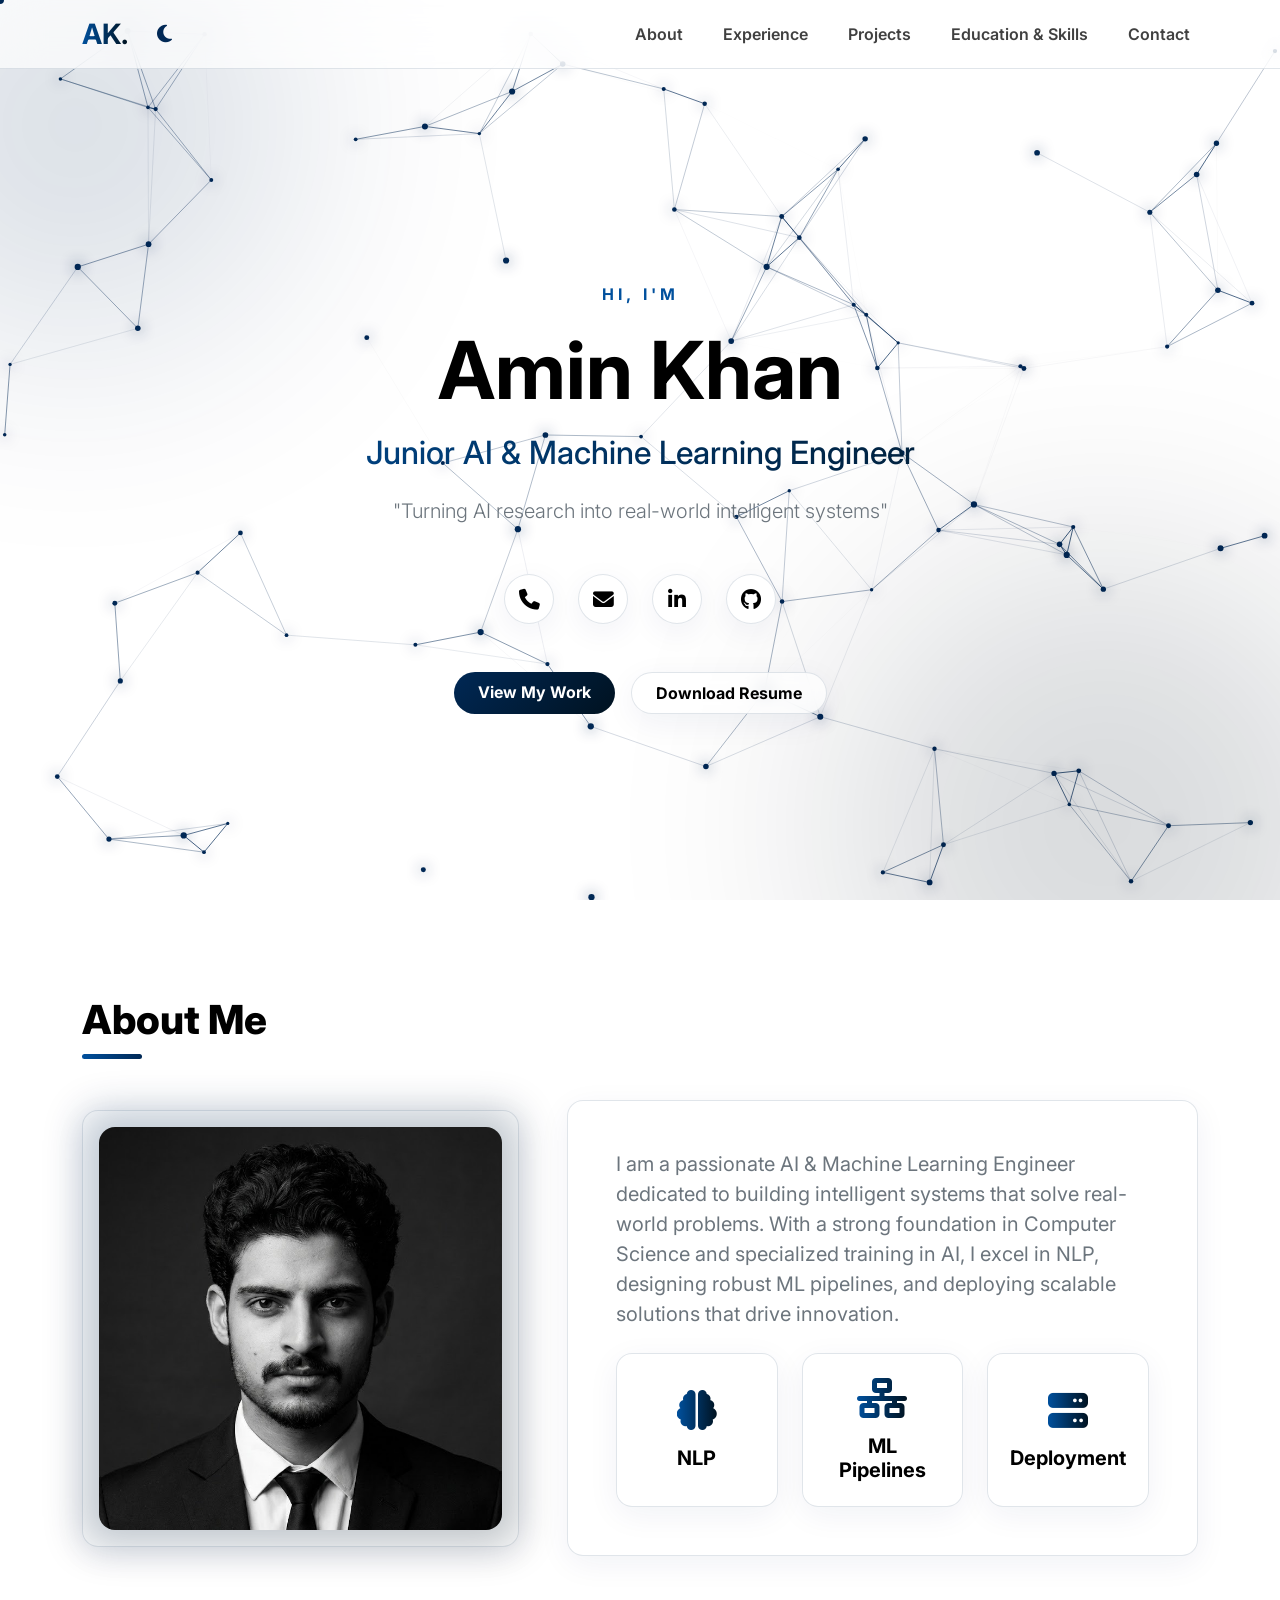
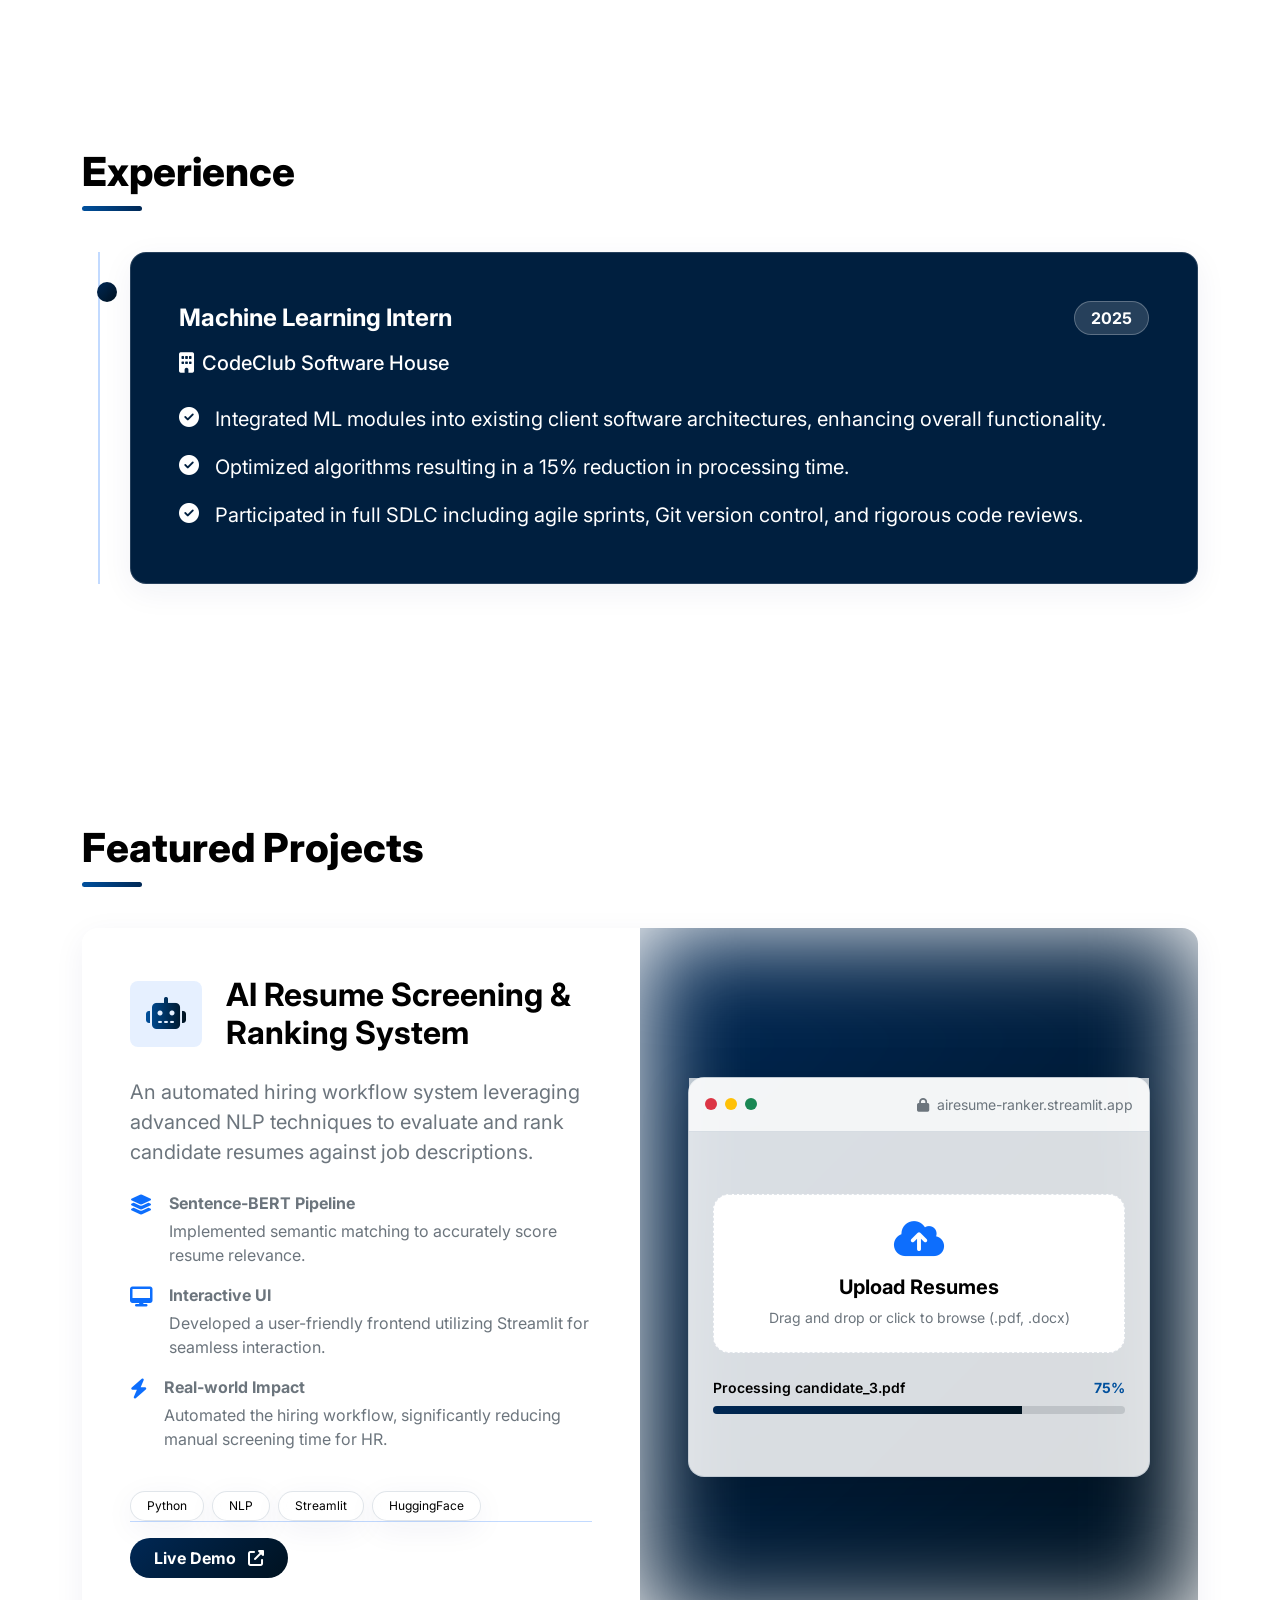
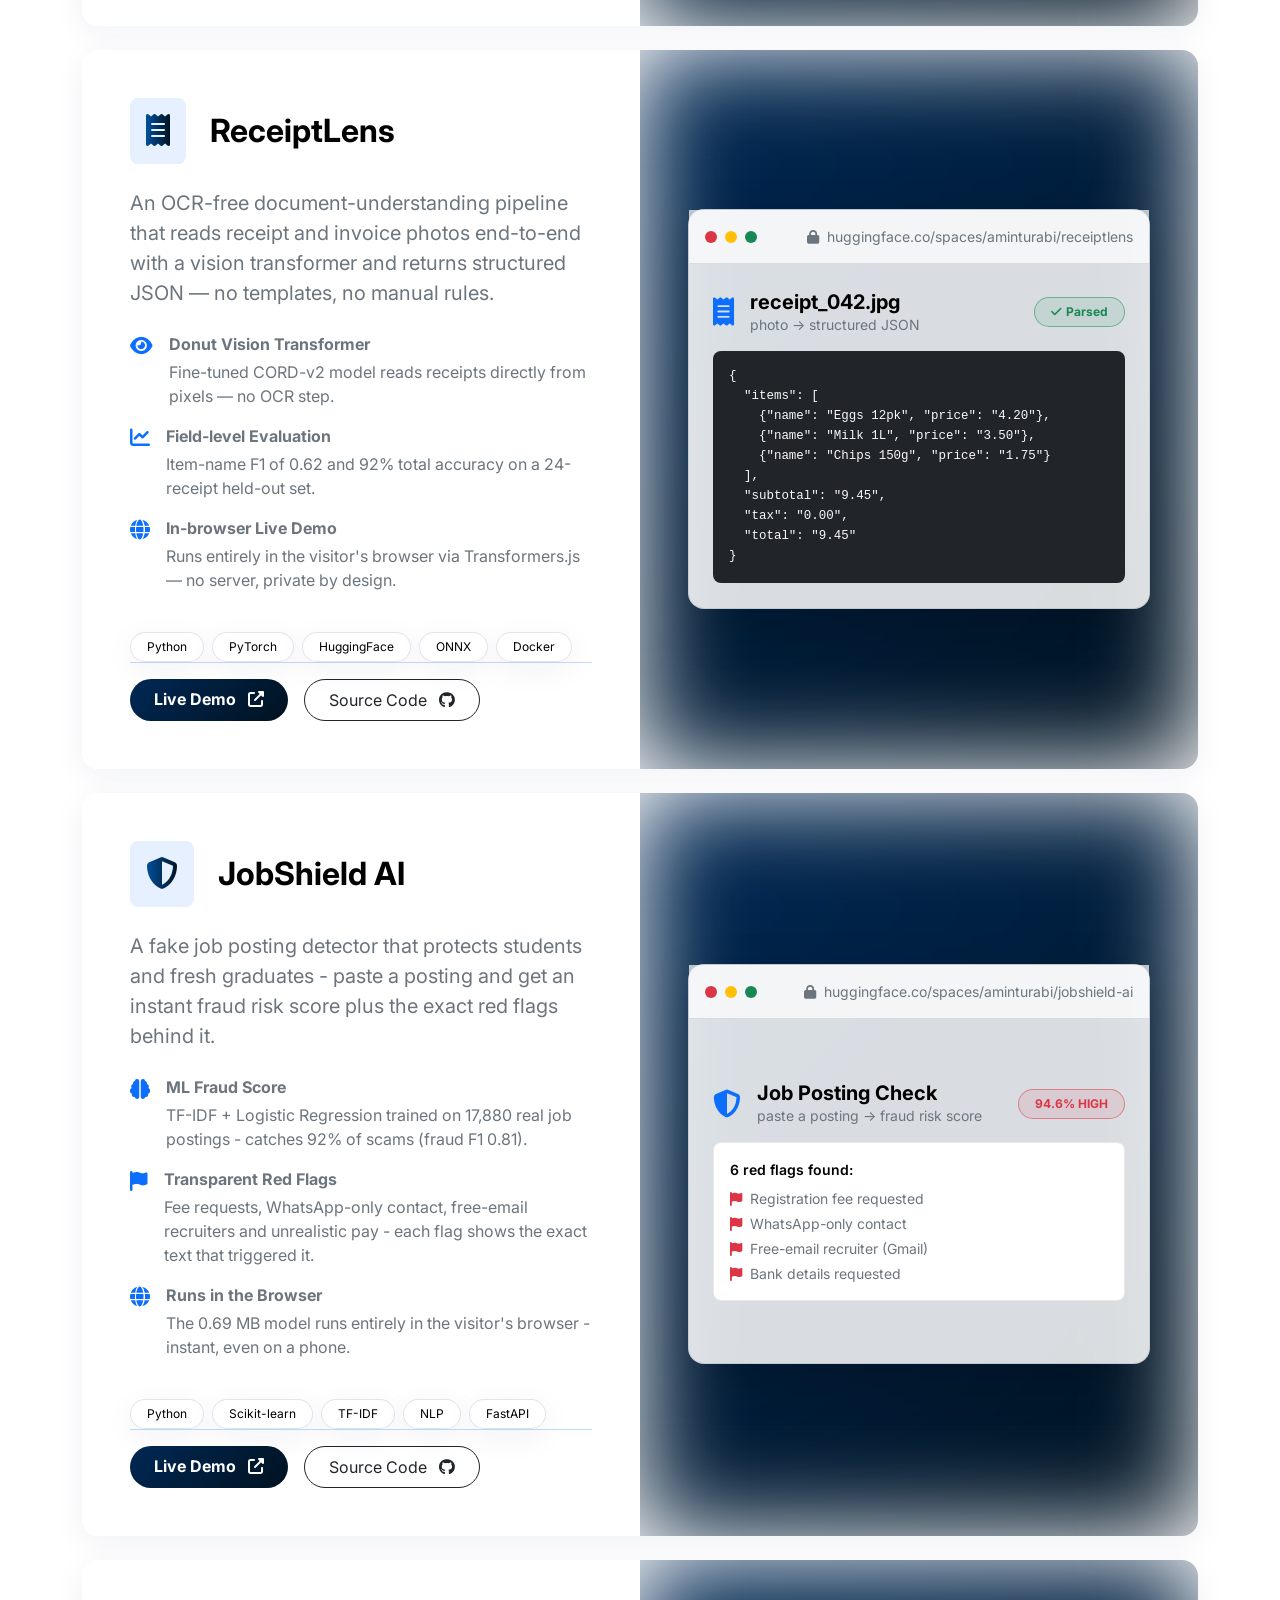
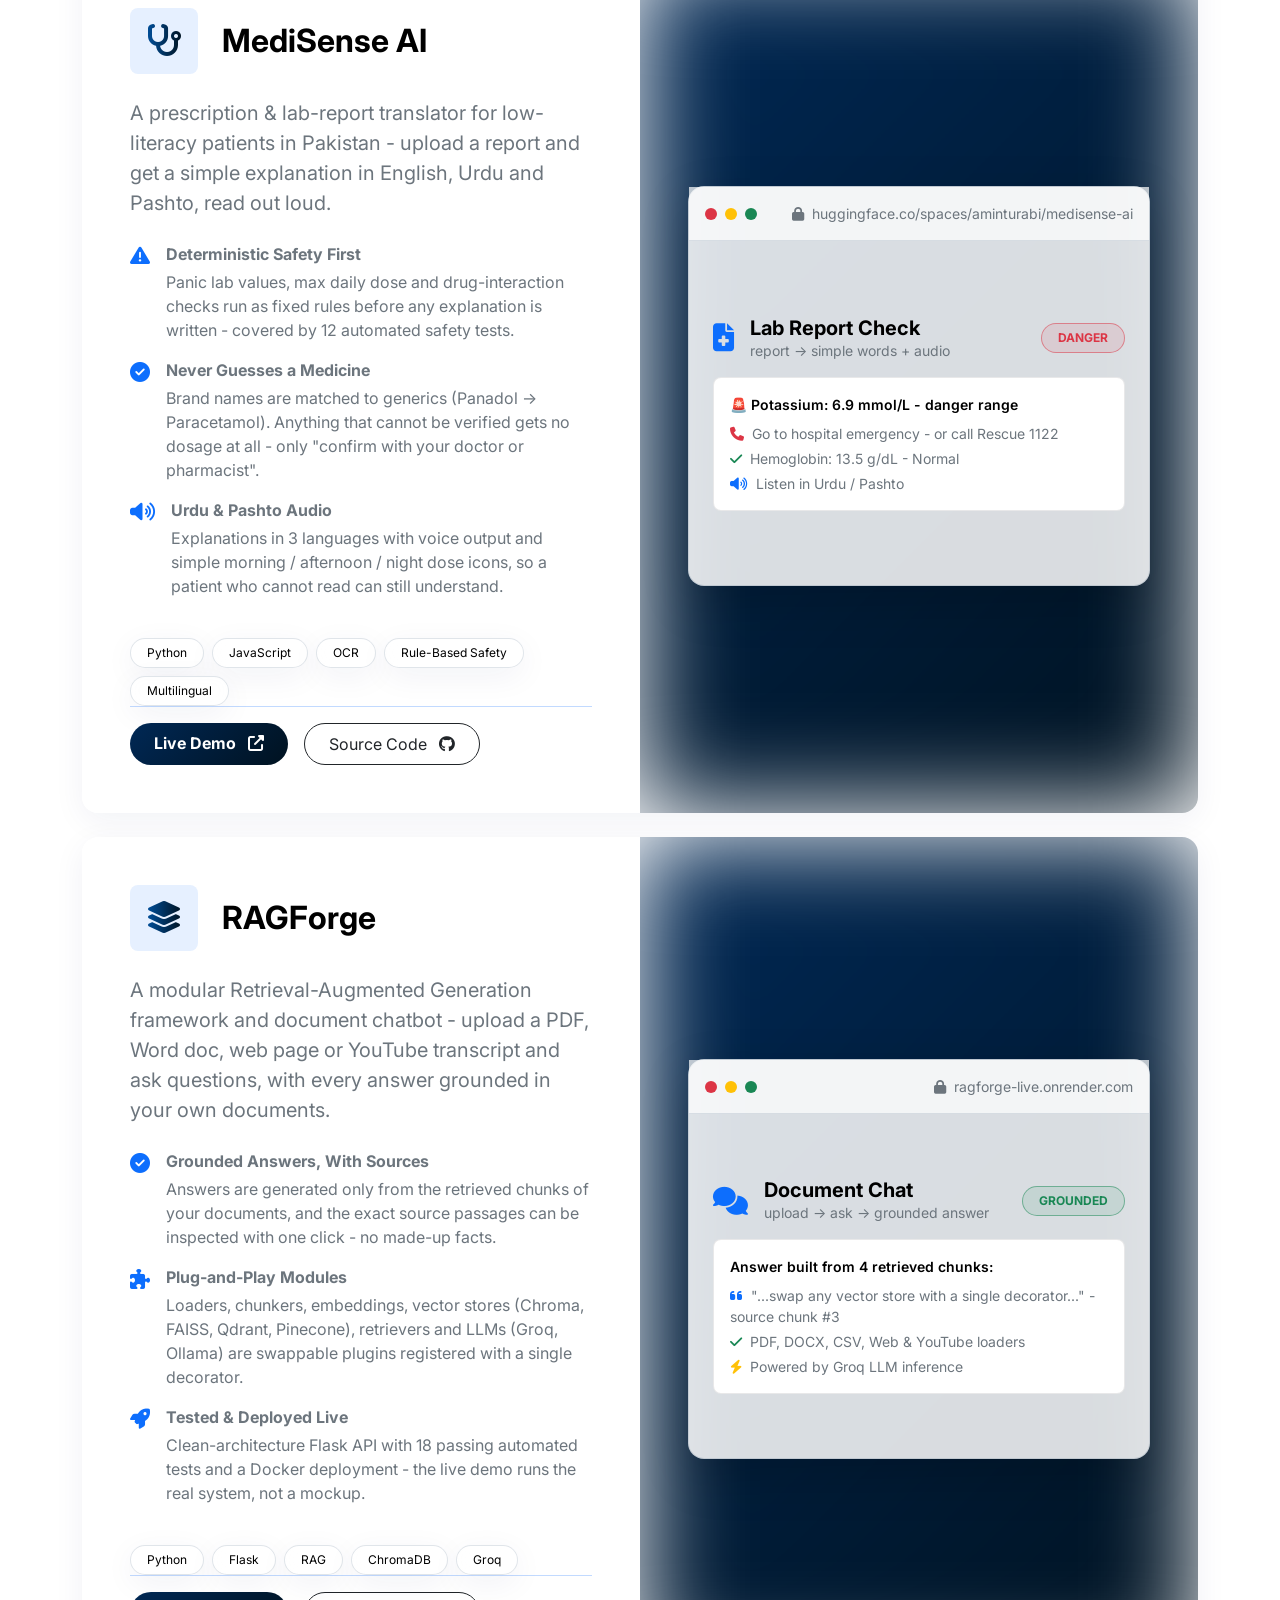
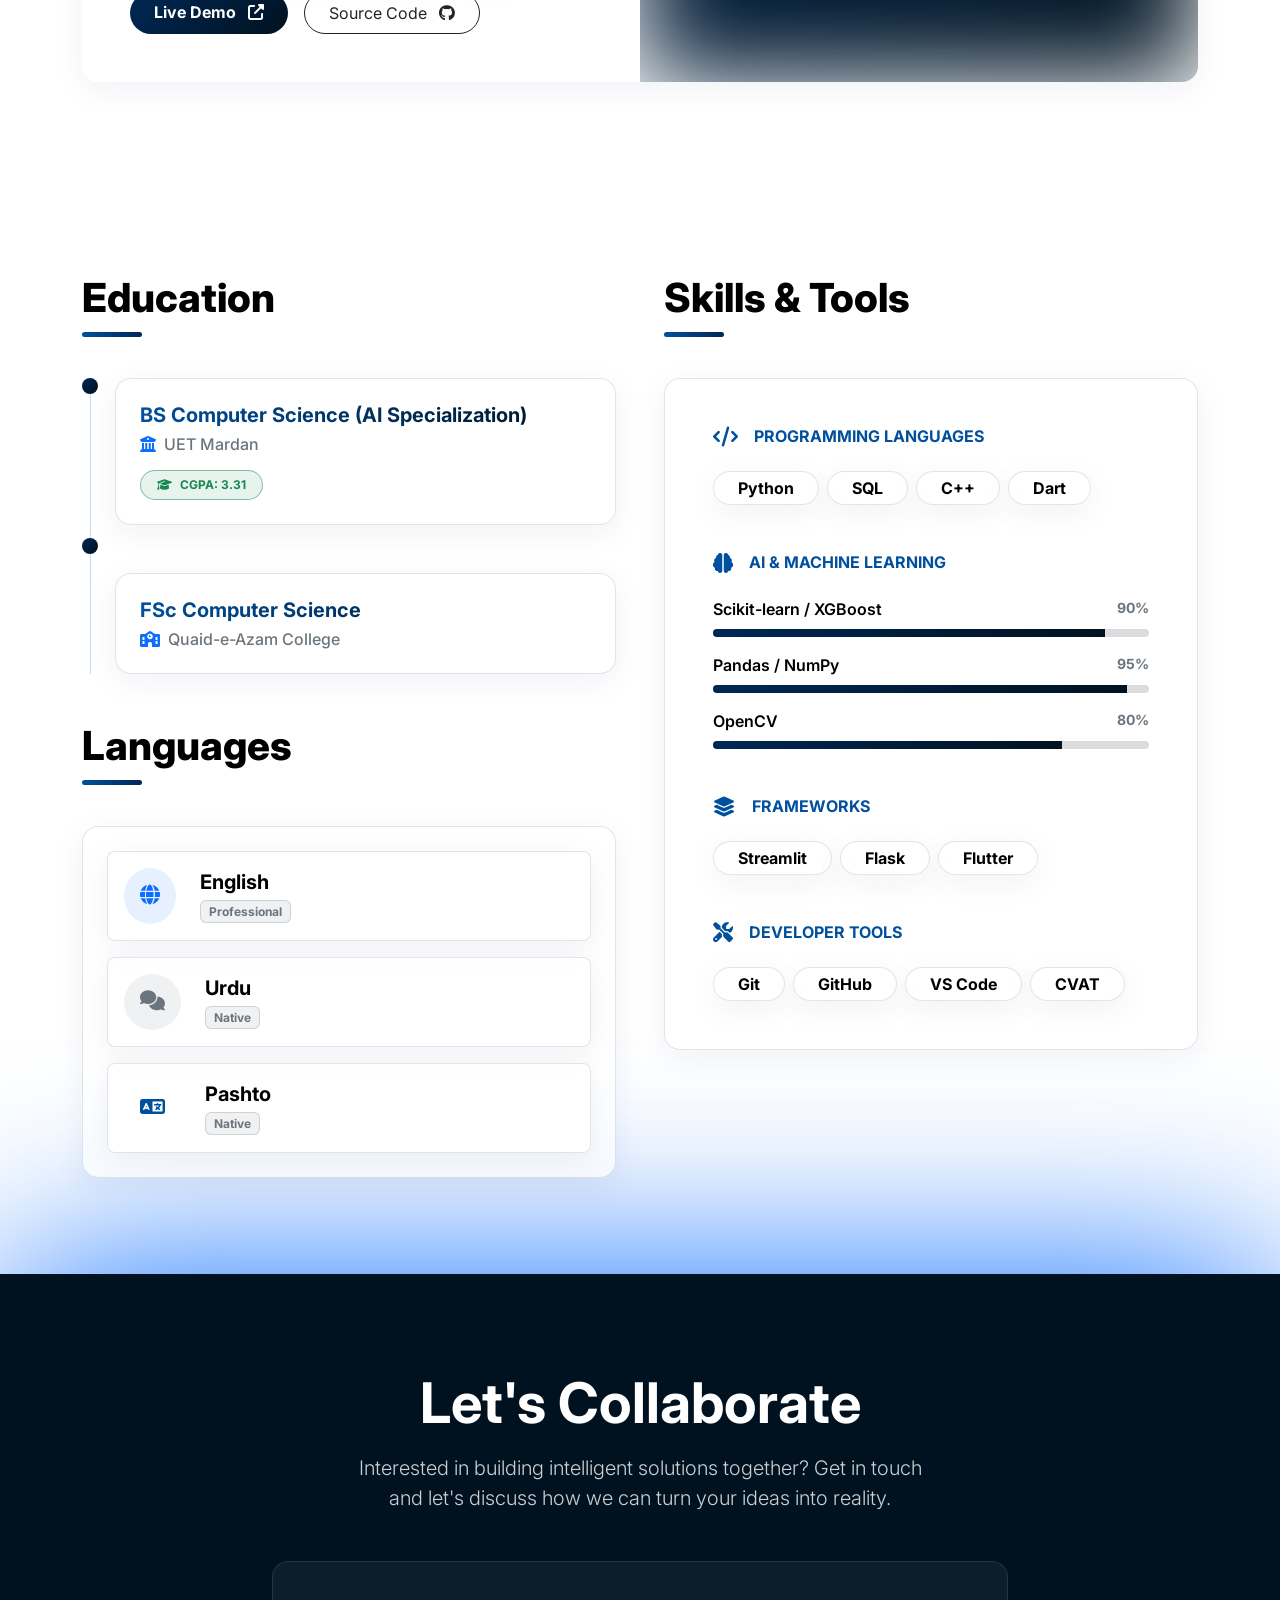
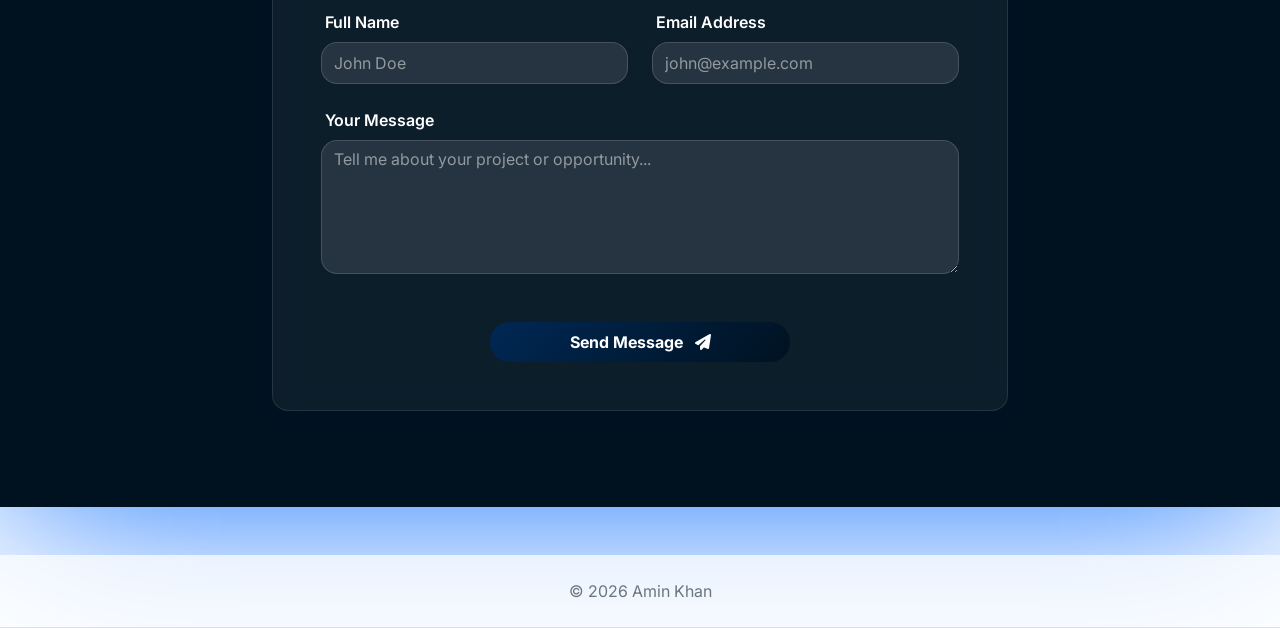
==== index.html @ 2445c537 "Add RAGForge project card" ====
<!DOCTYPE html>
<html lang="en">

<head>
  <meta charset="UTF-8">
  <meta name="viewport" content="width=device-width, initial-scale=1.0">
  <title>Amin Khan — Junior AI & ML Engineer | Python & Full-Stack AI Portfolio</title>
  <meta name="description" content="Amin Khan is a Junior AI & Machine Learning Engineer and Python developer at UET Mardan, builder of ReceiptLens, JobShield AI & production ML systems.">
  <meta name="keywords" content="Amin Khan, Amin Turabi, aminturabi, amin, amin khan, AI engineer, machine learning engineer, NLP, portfolio">
  <meta name="author" content="Amin Khan">
  <meta name="robots" content="index, follow, max-image-preview:large">
  <link rel="canonical" href="https://aminkhanofficial.vercel.app/">
  <meta name="theme-color" content="#0a0e1a">
  <link rel="icon" type="image/svg+xml" href="/favicon.svg">
  <meta property="og:title" content="Amin Khan — Junior AI & ML Engineer | Python & Full-Stack AI Portfolio">
  <meta property="og:description" content="Amin Khan is a Junior AI & Machine Learning Engineer and Python developer at UET Mardan, builder of ReceiptLens, JobShield AI & production ML systems.">
  <meta property="og:type" content="website">
  <meta property="og:url" content="https://aminkhanofficial.vercel.app/">
  <meta property="og:site_name" content="Amin Khan — AI & ML Engineer Portfolio">
  <meta property="og:image" content="https://aminkhanofficial.vercel.app/og-image.jpg">
  <meta property="og:image:width" content="1200">
  <meta property="og:image:height" content="630">
  <meta property="og:image:type" content="image/jpeg">
  <meta property="og:image:alt" content="Amin Khan \u2014 Junior AI & Machine Learning Engineer">
  <meta name="twitter:card" content="summary_large_image">
  <meta name="twitter:title" content="Amin Khan — Junior AI & ML Engineer | Python & Full-Stack AI Portfolio">
  <meta name="twitter:description" content="Amin Khan is a Junior AI & Machine Learning Engineer and Python developer at UET Mardan, builder of ReceiptLens, JobShield AI & production ML systems.">
  <meta name="twitter:image" content="https://aminkhanofficial.vercel.app/og-image.jpg">
  <meta name="twitter:image:alt" content="Amin Khan \u2014 Junior AI & Machine Learning Engineer">
  <script type="application/ld+json">
    {
      "@context": "https://schema.org",
      "@graph": [
        {
          "@type": "Person",
          "@id": "https://aminkhanofficial.vercel.app/#person",
          "name": "Amin Khan",
          "alternateName": "aminturabi",
          "jobTitle": "Junior AI & Machine Learning Engineer",
          "url": "https://aminkhanofficial.vercel.app/",
          "image": "https://aminkhanofficial.vercel.app/DP.jpg",
          "description": "Amin Khan is a Junior AI & Machine Learning Engineer and Python developer at UET Mardan, builder of ReceiptLens, JobShield AI & production ML systems.",
          "alumniOf": {
            "@type": "CollegeOrUniversity",
            "name": "University of Engineering and Technology (UET) Mardan"
          },
          "knowsAbout": ["Artificial Intelligence", "Machine Learning", "Python", "Computer Vision", "Natural Language Processing", "Flutter", "Streamlit", "FastAPI"],
          "sameAs": [
            "https://github.com/aminturabi",
            "https://huggingface.co/aminturabi",
            "https://linkedin.com/in/amin-khan-825086306",
            "https://www.youtube.com/@AminTurabiAI"
          ]
        },
        {
          "@type": "WebSite",
          "@id": "https://aminkhanofficial.vercel.app/#website",
          "url": "https://aminkhanofficial.vercel.app/",
          "name": "Amin Khan — Junior AI & ML Engineer | Python & Full-Stack AI Portfolio",
          "publisher": { "@id": "https://aminkhanofficial.vercel.app/#person" }
        },
        {
          "@type": "ProfilePage",
          "@id": "https://aminkhanofficial.vercel.app/#profilepage",
          "url": "https://aminkhanofficial.vercel.app/",
          "mainEntity": { "@id": "https://aminkhanofficial.vercel.app/#person" }
        }
      ]
    }
  </script>
  <link rel="preconnect" href="https://fonts.googleapis.com">
  <link rel="preconnect" href="https://fonts.gstatic.com" crossorigin>
  <link rel="preconnect" href="https://cdn.jsdelivr.net" crossorigin>
  <!-- Google Fonts: Inter -->
  <link href="https://fonts.googleapis.com/css2?family=Inter:wght@300;400;600;800&display=swap" rel="stylesheet">
  <!-- Bootstrap CSS -->
  <link href="https://cdn.jsdelivr.net/npm/bootstrap@5.3.2/dist/css/bootstrap.min.css" rel="stylesheet">
  <!-- FontAwesome -->
  <link rel="stylesheet" href="https://cdnjs.cloudflare.com/ajax/libs/font-awesome/6.4.0/css/all.min.css">
  <!-- Custom CSS -->
  <link rel="stylesheet" href="style.css">
  <!-- Theme initialization (prevents flash) -->
  <script>
    (function() {
      const storedTheme = localStorage.getItem('theme');
      const theme = storedTheme || (window.matchMedia('(prefers-color-scheme: dark)').matches ? 'dark' : 'light');
      document.documentElement.setAttribute('data-bs-theme', theme);
    })();
  </script>
</head>

<body>
  <canvas id="bg-canvas"></canvas>
  <!-- Custom Cursor -->
  <div class="cursor-dot"></div>
  <div class="cursor-outline"></div>

  <!-- Background Elements -->
  <div class="bg-elements">
    <div class="orb orb-1"></div>
    <div class="orb orb-2"></div>
  </div>

  <!-- Navigation -->
  <header>
  <nav class="navbar navbar-expand-lg fixed-top glass-nav">
    <div class="container">
      <a class="navbar-brand text-gradient fw-bold fs-3" href="#hero">AK.</a>
      <div class="d-flex align-items-center gap-2">
        <!-- Theme Toggle Button -->
        <button id="theme-toggle" class="btn p-2" aria-label="Toggle Theme">
          <i class="fas fa-moon fs-5"></i>
        </button>
        <button class="navbar-toggler border-0" type="button" data-bs-toggle="collapse" data-bs-target="#navbarNav">
          <i class="fas fa-bars"></i>
        </button>
      </div>
      <div class="collapse navbar-collapse justify-content-end" id="navbarNav">
        <ul class="navbar-nav gap-2 gap-lg-4">
          <li class="nav-item"><a class="nav-link fw-semibold" href="#about">About</a></li>
          <li class="nav-item"><a class="nav-link fw-semibold" href="#experience">Experience</a></li>
          <li class="nav-item"><a class="nav-link fw-semibold" href="#projects">Projects</a></li>
          <li class="nav-item"><a class="nav-link fw-semibold" href="#education">Education & Skills</a></li>
          <li class="nav-item"><a class="nav-link fw-semibold" href="#contact">Contact</a></li>
        </ul>
      </div>
    </div>
  </nav>
  </header>

  <main>
  <!-- Hero Section -->
  <section id="hero" class="min-vh-100 d-flex align-items-center position-relative">
    <div class="container text-center pt-5 mt-5">
      <div class="hero-content reveal">
        <p class="text-uppercase tracking-widest text-accent mb-3 fw-bold subtitle">Hi, I'm</p>
        <h1 class="display-1 fw-bold mb-3">Amin Khan <span class="h2 text-gradient d-block mt-3 mb-4">Junior AI &amp; Machine Learning Engineer</span></h1>
        <p class="lead mb-5 text-secondary max-w-2xl mx-auto" style="max-width: 600px;">
          "Turning AI research into real-world intelligent systems"
        </p>
        <div class="d-flex justify-content-center gap-4 mb-5 hero-links">
          <a href="tel:+923118036997" class="social-icon" title="Phone" target="_blank" rel="noopener noreferrer"><i class="fas fa-phone"></i></a>
          <a href="mailto:aminturabi594@gmail.com" class="social-icon" title="Email" target="_blank" rel="noopener noreferrer"><i class="fas fa-envelope"></i></a>
          <a href="https://linkedin.com/in/amin-khan-825086306" class="social-icon" title="LinkedIn" target="_blank" rel="noopener noreferrer"><i class="fab fa-linkedin-in"></i></a>
          <a href="https://github.com/aminturabi" class="social-icon" title="GitHub" target="_blank" rel="noopener noreferrer"><i class="fab fa-github"></i></a>
        </div>
        <div class="d-flex justify-content-center gap-3 flex-wrap">
          <a href="#projects" class="btn btn-gradient px-4 py-2 rounded-pill fw-bold">View My Work</a>
          <a href="Amin_Khan_Resume.pdf" download="Amin_Khan_Resume.pdf" class="btn glass-btn px-4 py-2 rounded-pill fw-bold">Download Resume</a>
        </div>
      </div>
    </div>
  </section>

  <!-- About Section -->
  <section id="about" class="py-5">
    <div class="container py-5">
      <h2 class="section-title reveal">About Me</h2>
      <div class="row align-items-center g-5 reveal">
        <div class="col-lg-5">
          <div class="profile-card glass-panel p-3 rounded-4 position-relative">
            <div class="position-absolute top-0 start-0 w-100 h-100 bg-gradient rounded-4 opacity-25"
              style="filter: blur(20px); z-index: -1;"></div>
            <img src="DP.jpg" alt="Amin Khan, Junior AI & Machine Learning Engineer and Python developer at UET Mardan" width="800" height="800" loading="eager" fetchpriority="high" decoding="async" class="img-fluid rounded-4 w-100"
              style="object-fit: cover; aspect-ratio: 1/1;">
          </div>
        </div>
        <div class="col-lg-7">
          <div class="glass-panel p-4 p-md-5 rounded-4 h-100">
            <p class="fs-5 text-secondary lh-base mb-4">
              I am a passionate AI & Machine Learning Engineer dedicated to building intelligent systems that solve
              real-world problems. With a strong foundation in Computer Science and specialized training in AI, I excel
              in NLP, designing robust ML pipelines, and deploying scalable solutions that drive innovation.
            </p>
            <div class="row g-4 text-center">
              <div class="col-sm-4">
                <div
                  class="glass-stat p-4 rounded-4 h-100 d-flex flex-column align-items-center justify-content-center interactive-card">
                  <i class="fas fa-brain fs-1 text-gradient mb-3"></i>
                  <h3 class="h5 mb-0 fw-bold">NLP</h3>
                </div>
              </div>
              <div class="col-sm-4">
                <div
                  class="glass-stat p-4 rounded-4 h-100 d-flex flex-column align-items-center justify-content-center interactive-card">
                  <i class="fas fa-network-wired fs-1 text-gradient mb-3"></i>
                  <h3 class="h5 mb-0 fw-bold">ML Pipelines</h3>
                </div>
              </div>
              <div class="col-sm-4">
                <div
                  class="glass-stat p-4 rounded-4 h-100 d-flex flex-column align-items-center justify-content-center interactive-card">
                  <i class="fas fa-server fs-1 text-gradient mb-3"></i>
                  <h3 class="h5 mb-0 fw-bold">Deployment</h3>
                </div>
              </div>
            </div>
          </div>
        </div>
      </div>
    </div>
  </section>

  <!-- Experience Section -->
  <section id="experience" class="py-5 position-relative">
    <div class="container py-5">
      <h2 class="section-title reveal">Experience</h2>
      <div class="row reveal">
        <div class="col-12">
          <div class="timeline position-relative">
            <!-- Timeline track -->
            <div
              class="position-absolute h-100 border-start border-2 border-primary border-opacity-25 ms-3 d-none d-md-block">
            </div>

            <div class="position-relative ps-md-5 mb-5 interactive-card">
              <!-- Timeline dot -->
              <div class="position-absolute bg-gradient rounded-circle d-none d-md-block"
                style="width: 20px; height: 20px; left: 15px; top: 30px;"></div>

              <div class="glass-panel experience-card p-4 p-md-5 rounded-4">
                <div class="d-flex flex-column flex-md-row justify-content-between align-items-md-center mb-3">
                  <h3 class="h4 mb-0 fw-bold text-gradient">Machine Learning Intern</h3>
                  <span
                    class="badge bg-primary bg-opacity-10 text-primary p-2 px-3 rounded-pill fs-6 mt-3 mt-md-0 border border-primary border-opacity-25">2025</span>
                </div>
                <h4 class="h5 mb-4"><i class="fas fa-building me-2 text-accent"></i>CodeClub Software House
                </h4>
                <ul class="list-unstyled text-secondary fs-5 lh-lg mb-0">
                  <li class="d-flex mb-2"><i class="fas fa-check-circle text-primary mt-2 me-3"></i> <span>Integrated ML
                      modules into existing client software architectures, enhancing overall functionality.</span></li>
                  <li class="d-flex mb-2"><i class="fas fa-check-circle text-primary mt-2 me-3"></i> <span>Optimized
                      algorithms resulting in a 15% reduction in processing time.</span></li>
                  <li class="d-flex"><i class="fas fa-check-circle text-primary mt-2 me-3"></i> <span>Participated in
                      full SDLC including agile sprints, Git version control, and rigorous code reviews.</span></li>
                </ul>
              </div>
            </div>
          </div>
        </div>
      </div>
    </div>
  </section>

  <!-- Projects Section -->
  <section id="projects" class="py-5">
    <div class="container py-5">
      <h2 class="section-title reveal">Featured Projects</h2>
      <div class="row reveal">
        <div class="col-12">
          <div class="glass-panel rounded-4 overflow-hidden interactive-card border-0">
            <div class="row g-0">
              <div class="col-lg-6 d-flex flex-column justify-content-center p-4 p-md-5 order-2 order-lg-1">
                <div class="d-flex align-items-center mb-4">
                  <div class="bg-primary bg-opacity-10 p-3 rounded-3 me-4">
                    <i class="fas fa-robot fs-2 text-gradient"></i>
                  </div>
                  <h3 class="h2 mb-0 fw-bold">AI Resume Screening & Ranking System</h3>
                </div>
                <p class="fs-5 text-secondary mb-4 lh-base">
                  An automated hiring workflow system leveraging advanced NLP techniques to evaluate and rank candidate
                  resumes against job descriptions.
                </p>
                <div class="mb-4 text-secondary">
                  <div class="d-flex align-items-start mb-3">
                    <i class="fas fa-layer-group text-primary mt-1 me-3 fs-5"></i>
                    <div>
                      <strong class="d-block mb-1">Sentence-BERT Pipeline</strong>
                      <span>Implemented semantic matching to accurately score resume relevance.</span>
                    </div>
                  </div>
                  <div class="d-flex align-items-start mb-3">
                    <i class="fas fa-desktop text-primary mt-1 me-3 fs-5"></i>
                    <div>
                      <strong class="d-block mb-1">Interactive UI</strong>
                      <span>Developed a user-friendly frontend utilizing Streamlit for seamless interaction.</span>
                    </div>
                  </div>
                  <div class="d-flex align-items-start">
                    <i class="fas fa-bolt text-primary mt-1 me-3 fs-5"></i>
                    <div>
                      <strong class="d-block mb-1">Real-world Impact</strong>
                      <span>Automated the hiring workflow, significantly reducing manual screening time for HR.</span>
                    </div>
                  </div>
                </div>
                <div class="d-flex gap-2 flex-wrap mt-3">
                  <span class="badge rounded-pill glass-badge px-3 py-2 fw-normal">Python</span>
                  <span class="badge rounded-pill glass-badge px-3 py-2 fw-normal">NLP</span>
                  <span class="badge rounded-pill glass-badge px-3 py-2 fw-normal">Streamlit</span>
                  <span class="badge rounded-pill glass-badge px-3 py-2 fw-normal">HuggingFace</span>
                </div>
                <div class="d-flex gap-3 mt-4 pt-3 border-top border-primary border-opacity-25 mt-auto">
                  <a href="https://airesume-ranker.streamlit.app/" target="_blank" rel="noopener noreferrer" class="btn btn-gradient px-4 py-2 rounded-pill fw-bold">Live Demo <i class="fas fa-external-link-alt ms-2"></i></a>
                </div>
              </div>
              <div class="col-lg-6 order-1 order-lg-2">
                <div
                  class="h-100 d-flex align-items-center justify-content-center p-4 p-md-5 position-relative overflow-hidden project-preview bg-white">
                  <div class="position-absolute top-50 start-50 translate-middle w-100 h-100 bg-gradient opacity-10"
                    style="filter: blur(50px);"></div>
                  <div
                    class="mockup-window bg-light rounded-4 w-100 h-100 d-flex flex-column shadow-lg position-relative"
                    style="max-height: 400px; border: 1px solid rgba(0,0,0,0.1);">
                    <div
                      class="mockup-header p-3 border-bottom border-dark border-opacity-10 d-flex gap-2 align-items-center bg-white">
                      <div class="circle bg-danger rounded-circle" style="width: 12px; height: 12px;"></div>
                      <div class="circle bg-warning rounded-circle" style="width: 12px; height: 12px;"></div>
                      <div class="circle bg-success rounded-circle" style="width: 12px; height: 12px;"></div>
                      <span class="ms-auto text-secondary small"><i class="fas fa-lock me-1"></i> <a href="https://airesume-ranker.streamlit.app/" target="_blank" rel="noopener noreferrer" class="text-secondary text-decoration-none">airesume-ranker.streamlit.app</a></span>
                    </div>
                    <div
                      class="mockup-body flex-grow-1 p-4 d-flex flex-column justify-content-center align-items-center text-center">
                      <div
                        class="upload-area p-4 rounded-4 border border-dashed border-primary border-opacity-50 w-100 mb-4 bg-white">
                        <i class="fas fa-cloud-upload-alt fs-1 text-primary mb-3"></i>
                        <h5 class="fw-bold">Upload Resumes</h5>
                        <p class="text-secondary small mb-0">Drag and drop or click to browse (.pdf, .docx)</p>
                      </div>
                      <div class="w-100">
                        <div class="d-flex justify-content-between mb-2">
                          <span class="small fw-semibold">Processing candidate_3.pdf</span>
                          <span class="small text-accent fw-bold">75%</span>
                        </div>
                        <div class="progress rounded-pill bg-secondary bg-opacity-25" style="height: 8px;">
                          <div class="progress-bar progress-bar-striped progress-bar-animated bg-gradient"
                            style="width: 75%"></div>
                        </div>
                      </div>
                    </div>
                  </div>
                </div>
              </div>
            </div>
          </div>
        </div>
      </div>
      <div class="row reveal mt-4">
        <div class="col-12">
          <div class="glass-panel rounded-4 overflow-hidden interactive-card border-0">
            <div class="row g-0">
              <div class="col-lg-6 d-flex flex-column justify-content-center p-4 p-md-5 order-2 order-lg-1">
                <div class="d-flex align-items-center mb-4">
                  <div class="bg-primary bg-opacity-10 p-3 rounded-3 me-4">
                    <i class="fas fa-receipt fs-2 text-gradient"></i>
                  </div>
                  <h3 class="h2 mb-0 fw-bold">ReceiptLens</h3>
                </div>
                <p class="fs-5 text-secondary mb-4 lh-base">
                  An OCR-free document-understanding pipeline that reads receipt and invoice photos
                  end-to-end with a vision transformer and returns structured JSON — no templates,
                  no manual rules.
                </p>
                <div class="mb-4 text-secondary">
                  <div class="d-flex align-items-start mb-3">
                    <i class="fas fa-eye text-primary mt-1 me-3 fs-5"></i>
                    <div>
                      <strong class="d-block mb-1">Donut Vision Transformer</strong>
                      <span>Fine-tuned CORD-v2 model reads receipts directly from pixels — no OCR step.</span>
                    </div>
                  </div>
                  <div class="d-flex align-items-start mb-3">
                    <i class="fas fa-chart-line text-primary mt-1 me-3 fs-5"></i>
                    <div>
                      <strong class="d-block mb-1">Field-level Evaluation</strong>
                      <span>Item-name F1 of 0.62 and 92% total accuracy on a 24-receipt held-out set.</span>
                    </div>
                  </div>
                  <div class="d-flex align-items-start">
                    <i class="fas fa-globe text-primary mt-1 me-3 fs-5"></i>
                    <div>
                      <strong class="d-block mb-1">In-browser Live Demo</strong>
                      <span>Runs entirely in the visitor's browser via Transformers.js — no server, private by design.</span>
                    </div>
                  </div>
                </div>
                <div class="d-flex gap-2 flex-wrap mt-3">
                  <span class="badge rounded-pill glass-badge px-3 py-2 fw-normal">Python</span>
                  <span class="badge rounded-pill glass-badge px-3 py-2 fw-normal">PyTorch</span>
                  <span class="badge rounded-pill glass-badge px-3 py-2 fw-normal">HuggingFace</span>
                  <span class="badge rounded-pill glass-badge px-3 py-2 fw-normal">ONNX</span>
                  <span class="badge rounded-pill glass-badge px-3 py-2 fw-normal">Docker</span>
                </div>
                <div class="d-flex gap-3 mt-4 pt-3 border-top border-primary border-opacity-25 mt-auto">
                  <a href="https://huggingface.co/spaces/aminturabi/receiptlens" target="_blank" rel="noopener noreferrer" class="btn btn-gradient px-4 py-2 rounded-pill fw-bold">Live Demo <i class="fas fa-external-link-alt ms-2"></i></a>
                  <a href="https://github.com/aminturabi/receiptlens" target="_blank" rel="noopener noreferrer" class="btn btn-outline-dark px-4 py-2 rounded-pill">Source Code <i class="fab fa-github ms-2"></i></a>
                </div>
              </div>
              <div class="col-lg-6 order-1 order-lg-2">
                <div
                  class="h-100 d-flex align-items-center justify-content-center p-4 p-md-5 position-relative overflow-hidden project-preview bg-white">
                  <div class="position-absolute top-50 start-50 translate-middle w-100 h-100 bg-gradient opacity-10"
                    style="filter: blur(50px);"></div>
                  <div
                    class="mockup-window bg-light rounded-4 w-100 h-100 d-flex flex-column shadow-lg position-relative"
                    style="max-height: 400px; border: 1px solid rgba(0,0,0,0.1);">
                    <div
                      class="mockup-header p-3 border-bottom border-dark border-opacity-10 d-flex gap-2 align-items-center bg-white">
                      <div class="circle bg-danger rounded-circle" style="width: 12px; height: 12px;"></div>
                      <div class="circle bg-warning rounded-circle" style="width: 12px; height: 12px;"></div>
                      <div class="circle bg-success rounded-circle" style="width: 12px; height: 12px;"></div>
                      <span class="ms-auto text-secondary small"><i class="fas fa-lock me-1"></i> <a href="https://huggingface.co/spaces/aminturabi/receiptlens" target="_blank" rel="noopener noreferrer" class="text-secondary text-decoration-none">huggingface.co/spaces/aminturabi/receiptlens</a></span>
                    </div>
                    <div
                      class="mockup-body flex-grow-1 p-4 d-flex flex-column justify-content-center text-start">
                      <div class="d-flex align-items-center mb-3">
                        <i class="fas fa-receipt fs-3 text-primary me-3"></i>
                        <div>
                          <h5 class="fw-bold mb-0">receipt_042.jpg</h5>
                          <p class="text-secondary small mb-0">photo &rarr; structured JSON</p>
                        </div>
                        <span class="ms-auto badge bg-success bg-opacity-10 text-success border border-success border-opacity-50 px-3 py-2 rounded-pill"><i class="fas fa-check me-1"></i>Parsed</span>
                      </div>
                      <pre class="bg-dark text-light rounded-3 p-3 small mb-0" style="font-size: 0.78rem; line-height: 1.6;">{
  "items": [
    {"name": "Eggs 12pk", "price": "4.20"},
    {"name": "Milk 1L", "price": "3.50"},
    {"name": "Chips 150g", "price": "1.75"}
  ],
  "subtotal": "9.45",
  "tax": "0.00",
  "total": "9.45"
}</pre>
                    </div>
                  </div>
                </div>
              </div>
            </div>
          </div>
        </div>
      </div>
      <div class="row reveal mt-4">
        <div class="col-12">
          <div class="glass-panel rounded-4 overflow-hidden interactive-card border-0">
            <div class="row g-0">
              <div class="col-lg-6 d-flex flex-column justify-content-center p-4 p-md-5 order-2 order-lg-1">
                <div class="d-flex align-items-center mb-4">
                  <div class="bg-primary bg-opacity-10 p-3 rounded-3 me-4">
                    <i class="fas fa-shield-alt fs-2 text-gradient"></i>
                  </div>
                  <h3 class="h2 mb-0 fw-bold">JobShield AI</h3>
                </div>
                <p class="fs-5 text-secondary mb-4 lh-base">
                  A fake job posting detector that protects students and fresh graduates - paste a posting
                  and get an instant fraud risk score plus the exact red flags behind it.
                </p>
                <div class="mb-4 text-secondary">
                  <div class="d-flex align-items-start mb-3">
                    <i class="fas fa-brain text-primary mt-1 me-3 fs-5"></i>
                    <div>
                      <strong class="d-block mb-1">ML Fraud Score</strong>
                      <span>TF-IDF + Logistic Regression trained on 17,880 real job postings - catches 92% of scams (fraud F1 0.81).</span>
                    </div>
                  </div>
                  <div class="d-flex align-items-start mb-3">
                    <i class="fas fa-flag text-primary mt-1 me-3 fs-5"></i>
                    <div>
                      <strong class="d-block mb-1">Transparent Red Flags</strong>
                      <span>Fee requests, WhatsApp-only contact, free-email recruiters and unrealistic pay - each flag shows the exact text that triggered it.</span>
                    </div>
                  </div>
                  <div class="d-flex align-items-start">
                    <i class="fas fa-globe text-primary mt-1 me-3 fs-5"></i>
                    <div>
                      <strong class="d-block mb-1">Runs in the Browser</strong>
                      <span>The 0.69 MB model runs entirely in the visitor's browser - instant, even on a phone.</span>
                    </div>
                  </div>
                </div>
                <div class="d-flex gap-2 flex-wrap mt-3">
                  <span class="badge rounded-pill glass-badge px-3 py-2 fw-normal">Python</span>
                  <span class="badge rounded-pill glass-badge px-3 py-2 fw-normal">Scikit-learn</span>
                  <span class="badge rounded-pill glass-badge px-3 py-2 fw-normal">TF-IDF</span>
                  <span class="badge rounded-pill glass-badge px-3 py-2 fw-normal">NLP</span>
                  <span class="badge rounded-pill glass-badge px-3 py-2 fw-normal">FastAPI</span>
                </div>
                <div class="d-flex gap-3 mt-4 pt-3 border-top border-primary border-opacity-25 mt-auto">
                  <a href="https://huggingface.co/spaces/aminturabi/jobshield-ai" target="_blank" rel="noopener noreferrer" class="btn btn-gradient px-4 py-2 rounded-pill fw-bold">Live Demo <i class="fas fa-external-link-alt ms-2"></i></a>
                  <a href="https://github.com/aminturabi/JobShield-AI" target="_blank" rel="noopener noreferrer" class="btn btn-outline-dark px-4 py-2 rounded-pill">Source Code <i class="fab fa-github ms-2"></i></a>
                </div>
              </div>
              <div class="col-lg-6 order-1 order-lg-2">
                <div class="h-100 d-flex align-items-center justify-content-center p-4 p-md-5 position-relative overflow-hidden project-preview bg-white">
                  <div class="position-absolute top-50 start-50 translate-middle w-100 h-100 bg-gradient opacity-10" style="filter: blur(50px);"></div>
                  <div class="mockup-window bg-light rounded-4 w-100 h-100 d-flex flex-column shadow-lg position-relative" style="max-height: 400px; border: 1px solid rgba(0,0,0,0.1);">
                    <div class="mockup-header p-3 border-bottom border-dark border-opacity-10 d-flex gap-2 align-items-center bg-white">
                      <div class="circle bg-danger rounded-circle" style="width: 12px; height: 12px;"></div>
                      <div class="circle bg-warning rounded-circle" style="width: 12px; height: 12px;"></div>
                      <div class="circle bg-success rounded-circle" style="width: 12px; height: 12px;"></div>
                      <span class="ms-auto text-secondary small"><i class="fas fa-lock me-1"></i> <a href="https://huggingface.co/spaces/aminturabi/jobshield-ai" target="_blank" rel="noopener noreferrer" class="text-secondary text-decoration-none">huggingface.co/spaces/aminturabi/jobshield-ai</a></span>
                    </div>
                    <div class="mockup-body flex-grow-1 p-4 d-flex flex-column justify-content-center text-start">
                      <div class="d-flex align-items-center mb-3">
                        <i class="fas fa-shield-alt fs-3 text-primary me-3"></i>
                        <div>
                          <h5 class="fw-bold mb-0">Job Posting Check</h5>
                          <p class="text-secondary small mb-0">paste a posting &rarr; fraud risk score</p>
                        </div>
                        <span class="ms-auto badge bg-danger bg-opacity-10 text-danger border border-danger border-opacity-50 px-3 py-2 rounded-pill">94.6% HIGH</span>
                      </div>
                      <div class="bg-white rounded-3 p-3 border border-dark border-opacity-10">
                        <p class="small fw-semibold mb-2">6 red flags found:</p>
                        <p class="small text-secondary mb-1"><i class="fas fa-flag text-danger me-2"></i>Registration fee requested</p>
                        <p class="small text-secondary mb-1"><i class="fas fa-flag text-danger me-2"></i>WhatsApp-only contact</p>
                        <p class="small text-secondary mb-1"><i class="fas fa-flag text-danger me-2"></i>Free-email recruiter (Gmail)</p>
                        <p class="small text-secondary mb-0"><i class="fas fa-flag text-danger me-2"></i>Bank details requested</p>
                      </div>
                    </div>
                  </div>
                </div>
              </div>
            </div>
          </div>
        </div>
      </div>
      <div class="row reveal mt-4">
        <div class="col-12">
          <div class="glass-panel rounded-4 overflow-hidden interactive-card border-0">
            <div class="row g-0">
              <div class="col-lg-6 d-flex flex-column justify-content-center p-4 p-md-5 order-2 order-lg-1">
                <div class="d-flex align-items-center mb-4">
                  <div class="bg-primary bg-opacity-10 p-3 rounded-3 me-4">
                    <i class="fas fa-stethoscope fs-2 text-gradient"></i>
                  </div>
                  <h3 class="h2 mb-0 fw-bold">MediSense AI</h3>
                </div>
                <p class="fs-5 text-secondary mb-4 lh-base">
                  A prescription &amp; lab-report translator for low-literacy patients in Pakistan -
                  upload a report and get a simple explanation in English, Urdu and Pashto, read out loud.
                </p>
                <div class="mb-4 text-secondary">
                  <div class="d-flex align-items-start mb-3">
                    <i class="fas fa-triangle-exclamation text-primary mt-1 me-3 fs-5"></i>
                    <div>
                      <strong class="d-block mb-1">Deterministic Safety First</strong>
                      <span>Panic lab values, max daily dose and drug-interaction checks run as fixed rules before any explanation is written - covered by 12 automated safety tests.</span>
                    </div>
                  </div>
                  <div class="d-flex align-items-start mb-3">
                    <i class="fas fa-circle-check text-primary mt-1 me-3 fs-5"></i>
                    <div>
                      <strong class="d-block mb-1">Never Guesses a Medicine</strong>
                      <span>Brand names are matched to generics (Panadol &rarr; Paracetamol). Anything that cannot be verified gets no dosage at all - only &quot;confirm with your doctor or pharmacist&quot;.</span>
                    </div>
                  </div>
                  <div class="d-flex align-items-start">
                    <i class="fas fa-volume-high text-primary mt-1 me-3 fs-5"></i>
                    <div>
                      <strong class="d-block mb-1">Urdu &amp; Pashto Audio</strong>
                      <span>Explanations in 3 languages with voice output and simple morning / afternoon / night dose icons, so a patient who cannot read can still understand.</span>
                    </div>
                  </div>
                </div>
                <div class="d-flex gap-2 flex-wrap mt-3">
                  <span class="badge rounded-pill glass-badge px-3 py-2 fw-normal">Python</span>
                  <span class="badge rounded-pill glass-badge px-3 py-2 fw-normal">JavaScript</span>
                  <span class="badge rounded-pill glass-badge px-3 py-2 fw-normal">OCR</span>
                  <span class="badge rounded-pill glass-badge px-3 py-2 fw-normal">Rule-Based Safety</span>
                  <span class="badge rounded-pill glass-badge px-3 py-2 fw-normal">Multilingual</span>
                </div>
                <div class="d-flex gap-3 mt-4 pt-3 border-top border-primary border-opacity-25 mt-auto">
                  <a href="https://huggingface.co/spaces/aminturabi/medisense-ai" target="_blank" rel="noopener noreferrer" class="btn btn-gradient px-4 py-2 rounded-pill fw-bold">Live Demo <i class="fas fa-external-link-alt ms-2"></i></a>
                  <a href="https://github.com/aminturabi/medisense-ai" target="_blank" rel="noopener noreferrer" class="btn btn-outline-dark px-4 py-2 rounded-pill">Source Code <i class="fab fa-github ms-2"></i></a>
                </div>
              </div>
              <div class="col-lg-6 order-1 order-lg-2">
                <div class="h-100 d-flex align-items-center justify-content-center p-4 p-md-5 position-relative overflow-hidden project-preview bg-white">
                  <div class="position-absolute top-50 start-50 translate-middle w-100 h-100 bg-gradient opacity-10" style="filter: blur(50px);"></div>
                  <div class="mockup-window bg-light rounded-4 w-100 h-100 d-flex flex-column shadow-lg position-relative" style="max-height: 400px; border: 1px solid rgba(0,0,0,0.1);">
                    <div class="mockup-header p-3 border-bottom border-dark border-opacity-10 d-flex gap-2 align-items-center bg-white">
                      <div class="circle bg-danger rounded-circle" style="width: 12px; height: 12px;"></div>
                      <div class="circle bg-warning rounded-circle" style="width: 12px; height: 12px;"></div>
                      <div class="circle bg-success rounded-circle" style="width: 12px; height: 12px;"></div>
                      <span class="ms-auto text-secondary small"><i class="fas fa-lock me-1"></i> <a href="https://huggingface.co/spaces/aminturabi/medisense-ai" target="_blank" rel="noopener noreferrer" class="text-secondary text-decoration-none">huggingface.co/spaces/aminturabi/medisense-ai</a></span>
                    </div>
                    <div class="mockup-body flex-grow-1 p-4 d-flex flex-column justify-content-center text-start">
                      <div class="d-flex align-items-center mb-3">
                        <i class="fas fa-file-medical fs-3 text-primary me-3"></i>
                        <div>
                          <h5 class="fw-bold mb-0">Lab Report Check</h5>
                          <p class="text-secondary small mb-0">report &rarr; simple words + audio</p>
                        </div>
                        <span class="ms-auto badge bg-danger bg-opacity-10 text-danger border border-danger border-opacity-50 px-3 py-2 rounded-pill">DANGER</span>
                      </div>
                      <div class="bg-white rounded-3 p-3 border border-dark border-opacity-10">
                        <p class="small fw-semibold mb-2">🚨 Potassium: 6.9 mmol/L - danger range</p>
                        <p class="small text-secondary mb-1"><i class="fas fa-phone text-danger me-2"></i>Go to hospital emergency - or call Rescue 1122</p>
                        <p class="small text-secondary mb-1"><i class="fas fa-check text-success me-2"></i>Hemoglobin: 13.5 g/dL - Normal</p>
                        <p class="small text-secondary mb-0"><i class="fas fa-volume-high text-primary me-2"></i>Listen in Urdu / Pashto</p>
                      </div>
                    </div>
                  </div>
                </div>
              </div>
            </div>
          </div>
        </div>
      </div>
      <div class="row reveal mt-4">
        <div class="col-12">
          <div class="glass-panel rounded-4 overflow-hidden interactive-card border-0">
            <div class="row g-0">
              <div class="col-lg-6 d-flex flex-column justify-content-center p-4 p-md-5 order-2 order-lg-1">
                <div class="d-flex align-items-center mb-4">
                  <div class="bg-primary bg-opacity-10 p-3 rounded-3 me-4">
                    <i class="fas fa-layer-group fs-2 text-gradient"></i>
                  </div>
                  <h3 class="h2 mb-0 fw-bold">RAGForge</h3>
                </div>
                <p class="fs-5 text-secondary mb-4 lh-base">
                  A modular Retrieval-Augmented Generation framework and document chatbot -
                  upload a PDF, Word doc, web page or YouTube transcript and ask questions, with every answer grounded in your own documents.
                </p>
                <div class="mb-4 text-secondary">
                  <div class="d-flex align-items-start mb-3">
                    <i class="fas fa-circle-check text-primary mt-1 me-3 fs-5"></i>
                    <div>
                      <strong class="d-block mb-1">Grounded Answers, With Sources</strong>
                      <span>Answers are generated only from the retrieved chunks of your documents, and the exact source passages can be inspected with one click - no made-up facts.</span>
                    </div>
                  </div>
                  <div class="d-flex align-items-start mb-3">
                    <i class="fas fa-puzzle-piece text-primary mt-1 me-3 fs-5"></i>
                    <div>
                      <strong class="d-block mb-1">Plug-and-Play Modules</strong>
                      <span>Loaders, chunkers, embeddings, vector stores (Chroma, FAISS, Qdrant, Pinecone), retrievers and LLMs (Groq, Ollama) are swappable plugins registered with a single decorator.</span>
                    </div>
                  </div>
                  <div class="d-flex align-items-start">
                    <i class="fas fa-rocket text-primary mt-1 me-3 fs-5"></i>
                    <div>
                      <strong class="d-block mb-1">Tested &amp; Deployed Live</strong>
                      <span>Clean-architecture Flask API with 18 passing automated tests and a Docker deployment - the live demo runs the real system, not a mockup.</span>
                    </div>
                  </div>
                </div>
                <div class="d-flex gap-2 flex-wrap mt-3">
                  <span class="badge rounded-pill glass-badge px-3 py-2 fw-normal">Python</span>
                  <span class="badge rounded-pill glass-badge px-3 py-2 fw-normal">Flask</span>
                  <span class="badge rounded-pill glass-badge px-3 py-2 fw-normal">RAG</span>
                  <span class="badge rounded-pill glass-badge px-3 py-2 fw-normal">ChromaDB</span>
                  <span class="badge rounded-pill glass-badge px-3 py-2 fw-normal">Groq</span>
                </div>
                <div class="d-flex gap-3 mt-4 pt-3 border-top border-primary border-opacity-25 mt-auto">
                  <a href="https://ragforge-live.onrender.com" target="_blank" rel="noopener noreferrer" class="btn btn-gradient px-4 py-2 rounded-pill fw-bold">Live Demo <i class="fas fa-external-link-alt ms-2"></i></a>
                  <a href="https://github.com/aminturabi/RAGForge" target="_blank" rel="noopener noreferrer" class="btn btn-outline-dark px-4 py-2 rounded-pill">Source Code <i class="fab fa-github ms-2"></i></a>
                </div>
              </div>
              <div class="col-lg-6 order-1 order-lg-2">
                <div class="h-100 d-flex align-items-center justify-content-center p-4 p-md-5 position-relative overflow-hidden project-preview bg-white">
                  <div class="position-absolute top-50 start-50 translate-middle w-100 h-100 bg-gradient opacity-10" style="filter: blur(50px);"></div>
                  <div class="mockup-window bg-light rounded-4 w-100 h-100 d-flex flex-column shadow-lg position-relative" style="max-height: 400px; border: 1px solid rgba(0,0,0,0.1);">
                    <div class="mockup-header p-3 border-bottom border-dark border-opacity-10 d-flex gap-2 align-items-center bg-white">
                      <div class="circle bg-danger rounded-circle" style="width: 12px; height: 12px;"></div>
                      <div class="circle bg-warning rounded-circle" style="width: 12px; height: 12px;"></div>
                      <div class="circle bg-success rounded-circle" style="width: 12px; height: 12px;"></div>
                      <span class="ms-auto text-secondary small"><i class="fas fa-lock me-1"></i> <a href="https://ragforge-live.onrender.com" target="_blank" rel="noopener noreferrer" class="text-secondary text-decoration-none">ragforge-live.onrender.com</a></span>
                    </div>
                    <div class="mockup-body flex-grow-1 p-4 d-flex flex-column justify-content-center text-start">
                      <div class="d-flex align-items-center mb-3">
                        <i class="fas fa-comments fs-3 text-primary me-3"></i>
                        <div>
                          <h5 class="fw-bold mb-0">Document Chat</h5>
                          <p class="text-secondary small mb-0">upload &rarr; ask &rarr; grounded answer</p>
                        </div>
                        <span class="ms-auto badge bg-success bg-opacity-10 text-success border border-success border-opacity-50 px-3 py-2 rounded-pill">GROUNDED</span>
                      </div>
                      <div class="bg-white rounded-3 p-3 border border-dark border-opacity-10">
                        <p class="small fw-semibold mb-2">Answer built from 4 retrieved chunks:</p>
                        <p class="small text-secondary mb-1"><i class="fas fa-quote-left text-primary me-2"></i>&quot;...swap any vector store with a single decorator...&quot; - source chunk #3</p>
                        <p class="small text-secondary mb-1"><i class="fas fa-check text-success me-2"></i>PDF, DOCX, CSV, Web &amp; YouTube loaders</p>
                        <p class="small text-secondary mb-0"><i class="fas fa-bolt text-warning me-2"></i>Powered by Groq LLM inference</p>
                      </div>
                    </div>
                  </div>
                </div>
              </div>
            </div>
          </div>
        </div>
      </div>
    </div>
  </section>

  <!-- Education & Skills Section -->
  <section id="education" class="py-5">
    <div class="container py-5">
      <div class="row g-5">
        <!-- Education & Languages -->
        <div class="col-lg-6 reveal">
          <h2 class="section-title">Education</h2>
          <div class="timeline position-relative ps-4 ms-2 border-start border-primary border-opacity-25 mb-5">
            <div class="timeline-dot bg-gradient position-absolute rounded-circle"
              style="width: 16px; height: 16px; left: -9px; top: 0;"></div>
            <div class="mb-5 glass-panel p-4 rounded-4 interactive-card">
              <h4 class="h5 text-gradient mb-2 fw-bold">BS Computer Science (AI Specialization)</h4>
              <h5 class="h6 text-secondary mb-3"><i class="fas fa-university me-2 text-primary"></i>UET Mardan</h5>
              <span
                class="badge bg-success bg-opacity-10 text-success border border-success border-opacity-50 px-3 py-2 rounded-pill"><i
                  class="fas fa-graduation-cap me-2"></i>CGPA: 3.31</span>
            </div>

            <div class="timeline-dot bg-gradient position-absolute rounded-circle"
              style="width: 16px; height: 16px; left: -9px; top: 160px;"></div>
            <div class="glass-panel p-4 rounded-4 interactive-card">
              <h4 class="h5 text-gradient mb-2 fw-bold">FSc Computer Science</h4>
              <h5 class="h6 text-secondary mb-0"><i class="fas fa-school me-2 text-primary"></i>Quaid-e-Azam College
              </h5>
            </div>
          </div>

          <h2 class="section-title">Languages</h2>
          <div class="glass-panel p-4 rounded-4 d-flex flex-column gap-3">
            <div class="d-flex align-items-center p-3 rounded-3 glass-badge">
              <div class="bg-primary bg-opacity-10 p-3 rounded-circle me-4">
                <i class="fas fa-globe text-primary fs-5"></i>
              </div>
              <div>
                <h5 class="mb-1 fw-bold">English</h5>
                <span
                  class="badge bg-secondary bg-opacity-10 text-secondary border border-secondary border-opacity-25">Professional</span>
              </div>
            </div>
            <div class="d-flex align-items-center p-3 rounded-3 glass-badge">
              <div class="bg-secondary bg-opacity-10 p-3 rounded-circle me-4">
                <i class="fas fa-comments text-secondary fs-5"></i>
              </div>
              <div>
                <h5 class="mb-1 fw-bold">Urdu</h5>
                <span
                  class="badge bg-secondary bg-opacity-10 text-secondary border border-secondary border-opacity-25">Native</span>
              </div>
            </div>
            <div class="d-flex align-items-center p-3 rounded-3 glass-badge">
              <div class="bg-accent bg-opacity-10 p-3 rounded-circle me-4">
                <i class="fas fa-language text-accent fs-5"></i>
              </div>
              <div>
                <h5 class="mb-1 fw-bold">Pashto</h5>
                <span
                  class="badge bg-secondary bg-opacity-10 text-secondary border border-secondary border-opacity-25">Native</span>
              </div>
            </div>
          </div>
        </div>

        <!-- Skills -->
        <div class="col-lg-6 reveal">
          <h2 class="section-title">Skills & Tools</h2>
          <div class="glass-panel p-4 p-md-5 rounded-4">

            <div class="mb-5">
              <h4 class="h6 text-uppercase text-accent fw-bold mb-4 d-flex align-items-center"><i
                  class="fas fa-code me-3 fs-5"></i>Programming Languages</h4>
              <div class="d-flex flex-wrap gap-2">
                <span class="badge glass-badge fs-6 py-2 px-4 rounded-pill">Python</span>
                <span class="badge glass-badge fs-6 py-2 px-4 rounded-pill">SQL</span>
                <span class="badge glass-badge fs-6 py-2 px-4 rounded-pill">C++</span>
                <span class="badge glass-badge fs-6 py-2 px-4 rounded-pill">Dart</span>
              </div>
            </div>

            <div class="mb-5">
              <h4 class="h6 text-uppercase text-accent fw-bold mb-4 d-flex align-items-center"><i
                  class="fas fa-brain me-3 fs-5"></i>AI & Machine Learning</h4>
              <div class="mb-3">
                <div class="d-flex justify-content-between mb-2"><span class="fw-semibold">Scikit-learn /
                    XGBoost</span><span class="text-secondary small fw-bold">90%</span></div>
                <div class="progress rounded-pill bg-secondary bg-opacity-25" style="height: 8px;">
                  <div class="progress-bar bg-gradient w-90"></div>
                </div>
              </div>
              <div class="mb-3">
                <div class="d-flex justify-content-between mb-2"><span class="fw-semibold">Pandas /
                    NumPy</span><span class="text-secondary small fw-bold">95%</span></div>
                <div class="progress rounded-pill bg-secondary bg-opacity-25" style="height: 8px;">
                  <div class="progress-bar bg-gradient w-95"></div>
                </div>
              </div>
              <div class="mb-3">
                <div class="d-flex justify-content-between mb-2"><span class="fw-semibold">OpenCV</span><span
                    class="text-secondary small fw-bold">80%</span></div>
                <div class="progress rounded-pill bg-secondary bg-opacity-25" style="height: 8px;">
                  <div class="progress-bar bg-gradient w-80"></div>
                </div>
              </div>
            </div>

            <div class="mb-5">
              <h4 class="h6 text-uppercase text-accent fw-bold mb-4 d-flex align-items-center"><i
                  class="fas fa-layer-group me-3 fs-5"></i>Frameworks</h4>
              <div class="d-flex flex-wrap gap-2">
                <span class="badge glass-badge fs-6 py-2 px-4 rounded-pill">Streamlit</span>
                <span class="badge glass-badge fs-6 py-2 px-4 rounded-pill">Flask</span>
                <span class="badge glass-badge fs-6 py-2 px-4 rounded-pill">Flutter</span>
              </div>
            </div>

            <div>
              <h4 class="h6 text-uppercase text-accent fw-bold mb-4 d-flex align-items-center"><i
                  class="fas fa-tools me-3 fs-5"></i>Developer Tools</h4>
              <div class="d-flex flex-wrap gap-2">
                <span class="badge glass-badge fs-6 py-2 px-4 rounded-pill">Git</span>
                <span class="badge glass-badge fs-6 py-2 px-4 rounded-pill">GitHub</span>
                <span class="badge glass-badge fs-6 py-2 px-4 rounded-pill">VS Code</span>
                <span class="badge glass-badge fs-6 py-2 px-4 rounded-pill">CVAT</span>
              </div>
            </div>
          </div>
        </div>
      </div>
    </div>
  </section>

  <!-- Contact Section -->
  <section id="contact" class="py-5 position-relative">
    <div class="position-absolute top-50 start-50 translate-middle w-100 h-100 bg-primary opacity-5"
      style="filter: blur(100px); z-index: -1;"></div>
    <div class="container py-5 text-center reveal">
      <h2 class="display-4 fw-bold mb-3">Let's Collaborate</h2>
      <p class="lead text-white mb-5 max-w-2xl mx-auto" style="max-width: 600px;">
        Interested in building intelligent solutions together? Get in touch and let's discuss how we can turn your ideas
        into reality.
      </p>

      <div class="row justify-content-center">
        <div class="col-md-10 col-lg-8">
          <form class="glass-panel p-4 p-md-5 rounded-4 text-start position-relative overflow-hidden">
            <div class="row g-4">
              <div class="col-md-6">
                <label for="name" class="form-label fw-semibold ms-1">Full Name</label>
                <input type="text" class="form-control glass-input rounded-4 py-2" id="name" placeholder="John Doe" required>
              </div>
              <div class="col-md-6">
                <label for="email" class="form-label fw-semibold ms-1">Email Address</label>
                <input type="email" class="form-control glass-input rounded-4 py-2" id="email"
                  placeholder="john@example.com" required>
              </div>
              <div class="col-12">
                <label for="message" class="form-label fw-semibold ms-1">Your Message</label>
                <textarea class="form-control glass-input rounded-4" id="message" rows="5"
                  placeholder="Tell me about your project or opportunity..." required></textarea>
              </div>
              <div class="col-12 text-center mt-5">
                <button type="submit"
                  class="btn btn-gradient px-4 py-2 rounded-pill fw-bold w-100 d-md-inline-block d-block mx-auto"
                  style="max-width: 300px;">
                  Send Message <i class="fas fa-paper-plane ms-2"></i>
                </button>
              </div>
            </div>
          </form>
        </div>
      </div>
    </div>
  </section>

  </main>

  <footer class="py-4 text-center mt-5 glass-nav">
    <p class="text-secondary mb-0">&copy; 2026 Amin Khan</p>
  </footer>

  <!-- Bootstrap JS Bundle -->
  <script src="https://cdn.jsdelivr.net/npm/bootstrap@5.3.2/dist/js/bootstrap.bundle.min.js"></script>
  <!-- Custom JS -->
  <script src="script.js"></script>
</body>

</html>
---- style.css ----
:root, [data-bs-theme="light"] {
    --bg: #ffffff; /* White background */
    --primary: #002855; /* Navy */
    --secondary: #001220; /* Deep Navy */
    --accent: #00509d; /* Accent Navy */
    --text-main: #000000; /* Black text */
    --glass-bg: rgba(255, 255, 255, 0.70);
    --glass-border: rgba(0, 40, 85, 0.12);
    --glass-shadow: 0 8px 32px 0 rgba(0, 32, 96, 0.06);
    --card-bg: rgba(255, 255, 255, 0.85);
    --nav-link-color: rgba(0, 0, 0, 0.75);
    --social-bg: #ffffff;
    --scrollbar-thumb: rgba(0, 40, 85, 0.2);
    --orb-opacity: 0.15;
    --btn-shadow: rgba(0, 40, 85, 0.2);
}

[data-bs-theme="dark"] {
    --bg: #000000; /* Black background */
    --primary: #3b82f6; /* Legible vibrant navy/blue on black bg */
    --secondary: #001f3f; /* Deep Navy */
    --accent: #60a5fa; /* Light Navy accent */
    --text-main: #ffffff; /* White text */
    --glass-bg: rgba(0, 8, 20, 0.75); /* Dark Navy glass */
    --glass-border: rgba(255, 255, 255, 0.08);
    --glass-shadow: 0 8px 32px 0 rgba(0, 0, 0, 0.5);
    --card-bg: rgba(0, 18, 40, 0.6); /* Sleek Navy card container */
    --nav-link-color: rgba(255, 255, 255, 0.85);
    --social-bg: rgba(0, 32, 96, 0.25);
    --scrollbar-thumb: rgba(255, 255, 255, 0.25);
    --orb-opacity: 0.35;
    --btn-shadow: rgba(59, 130, 246, 0.35);
}

body {
    background-color: var(--bg);
    color: var(--text-main);
    font-family: 'Inter', sans-serif;
    overflow-x: hidden;
    scroll-behavior: smooth;
    cursor: none; /* Hide default cursor */
    transition: background-color 0.4s ease, color 0.4s ease;
}

/* Hide default cursor on interactive elements as well */
a, button, input, textarea, .nav-link, .interactive-card {
    cursor: none !important;
}

/* Custom Cursor */
.cursor-dot {
    width: 8px;
    height: 8px;
    background-color: var(--primary);
}

.cursor-outline {
    display: none !important;
}

.cursor-dot, .cursor-outline {
    position: fixed;
    top: 0;
    left: 0;
    transform: translate(-50%, -50%);
    border-radius: 50%;
    z-index: 9999;
    pointer-events: none;
}

/* Background Elements */
.bg-elements {
    position: fixed;
    top: 0;
    left: 0;
    width: 100vw;
    height: 100vh;
    z-index: -1;
    overflow: hidden;
    pointer-events: none;
}

/* Particle background canvas */
#bg-canvas{
    position: fixed;
    inset: 0;
    z-index: -1; /* keep canvas behind content so particles show through glass panels */
    display: block;
    pointer-events: none;
    width: 100%;
    height: 100%;
}

.orb {
    position: absolute;
    border-radius: 50%;
    filter: blur(120px);
    opacity: var(--orb-opacity);
    transition: opacity 0.4s ease;
    animation: float 25s infinite ease-in-out alternate;
}

.orb-1 {
    width: 450px;
    height: 450px;
    background: var(--primary);
    top: -100px;
    left: -150px;
}

.orb-2 {
    width: 550px;
    height: 550px;
    background: var(--secondary);
    bottom: -200px;
    right: -100px;
    animation-delay: -5s;
}

@keyframes float {
    0% { transform: translate(0, 0) scale(1); }
    100% { transform: translate(80px, 80px) scale(1.1); }
}

/* Typography & Utilities */
.text-gradient {
    background: linear-gradient(90deg, var(--accent), var(--secondary), var(--primary));
    background-size: 200% auto;
    -webkit-background-clip: text;
    -webkit-text-fill-color: transparent;
    background-clip: text;
    animation: shine 5s linear infinite;
}

.text-accent {
    color: var(--accent) !important;
}

@keyframes shine {
    to { background-position: 200% center; }
}

.bg-gradient {
    background: linear-gradient(135deg, var(--primary), var(--secondary)) !important;
}

.btn-gradient {
    background: linear-gradient(135deg, var(--primary), var(--secondary));
    color: white;
    border: none;
    transition: all 0.4s cubic-bezier(0.175, 0.885, 0.32, 1.275);
    position: relative;
    z-index: 1;
    overflow: hidden;
}

.btn-gradient::before {
    content: "";
    position: absolute;
    top: 0;
    left: 0;
    width: 100%;
    height: 100%;
    background: linear-gradient(135deg, var(--secondary), var(--primary));
    z-index: -1;
    transition: opacity 0.4s ease;
    opacity: 0;
}

.btn-gradient:hover {
    color: white;
    transform: translateY(-3px);
    box-shadow: 0 10px 20px var(--btn-shadow);
}

.btn-gradient:hover::before {
    opacity: 1;
}

.tracking-widest {
    letter-spacing: 0.25em;
}

/* Glassmorphism Styles */
.glass-nav {
    background: var(--glass-bg);
    backdrop-filter: blur(20px);
    -webkit-backdrop-filter: blur(20px);
    border-bottom: 1px solid var(--glass-border);
    transition: background-color 0.4s ease, border-color 0.4s ease;
}

.glass-panel {
    background: var(--glass-bg);
    backdrop-filter: blur(15px);
    -webkit-backdrop-filter: blur(15px);
    border: 1px solid var(--glass-border);
    box-shadow: var(--glass-shadow);
    transition: background-color 0.4s ease, border-color 0.4s ease, box-shadow 0.4s ease;
}

.glass-stat, .glass-badge {
    background: var(--card-bg);
    border: 1px solid var(--glass-border);
    backdrop-filter: blur(8px);
    box-shadow: var(--glass-shadow);
    color: var(--text-main);
    transition: background-color 0.4s ease, border-color 0.4s ease, box-shadow 0.4s ease, color 0.4s ease;
}

.glass-btn {
    background: var(--glass-bg);
    backdrop-filter: blur(8px);
    border: 1px solid var(--glass-border);
    transition: all 0.3s ease, background-color 0.4s ease, border-color 0.4s ease, color 0.4s ease;
    color: var(--text-main);
    box-shadow: var(--glass-shadow);
}

.glass-btn:hover {
    background: var(--text-main);
    border-color: var(--primary);
    color: var(--bg);
    transform: translateY(-3px);
    box-shadow: 0 6px 15px var(--btn-shadow);
}

.glass-input {
    background: var(--card-bg) !important;
    border: 1px solid var(--glass-border) !important;
    color: var(--text-main) !important;
    transition: all 0.3s ease, background-color 0.4s ease, border-color 0.4s ease;
}

.glass-input:focus {
    background: var(--bg) !important;
    box-shadow: 0 0 15px rgba(67, 97, 238, 0.2) !important;
    border-color: var(--primary) !important;
}

[data-bs-theme="light"] .glass-input::placeholder {
    color: rgba(0, 0, 0, 0.4);
}

[data-bs-theme="dark"] .glass-input::placeholder {
    color: rgba(255, 255, 255, 0.4);
}

/* Specific Elements */
.section-title {
    font-weight: 800;
    margin-bottom: 3.5rem;
    position: relative;
    display: inline-block;
    font-size: 2.5rem;
}

.section-title::after {
    content: '';
    position: absolute;
    bottom: -15px;
    left: 0;
    width: 60px;
    height: 5px;
    background: linear-gradient(90deg, var(--accent), var(--primary));
    border-radius: 5px;
    transition: width 0.3s ease;
}

.section-title:hover::after {
    width: 100%;
}

.social-icon {
    width: 50px;
    height: 50px;
    border-radius: 50%;
    background: var(--social-bg);
    border: 1px solid var(--glass-border);
    display: flex;
    align-items: center;
    justify-content: center;
    color: var(--text-main);
    font-size: 1.3rem;
    text-decoration: none;
    transition: all 0.4s cubic-bezier(0.175, 0.885, 0.32, 1.275), background-color 0.4s ease, border-color 0.4s ease, color 0.4s ease;
    box-shadow: var(--glass-shadow);
}

.social-icon:hover {
    background: linear-gradient(135deg, var(--primary), var(--secondary));
    transform: translateY(-8px) rotate(8deg);
    color: white;
    box-shadow: 0 10px 20px var(--btn-shadow);
    border-color: transparent;
}

.interactive-card {
    transition: all 0.4s cubic-bezier(0.175, 0.885, 0.32, 1.275);
}

.interactive-card:hover {
    transform: translateY(-8px);
    box-shadow: 0 15px 35px rgba(31, 38, 135, 0.12);
    border-color: rgba(67, 97, 238, 0.2);
}

.w-90 { width: 90%; }
.w-95 { width: 95%; }
.w-80 { width: 80%; }

.border-dashed {
    border-style: dashed !important;
}

.nav-link {
    font-weight: 600 !important;
    color: var(--nav-link-color) !important;
    transition: color 0.3s ease;
    position: relative;
}

.nav-link::after {
    content: '';
    position: absolute;
    width: 0;
    height: 3px;
    bottom: 0px;
    left: 50%;
    background-color: var(--primary);
    border-radius: 3px;
    transition: all 0.3s ease;
    transform: translateX(-50%);
}

.nav-link:hover, .nav-link.active {
    color: var(--primary) !important;
}

.nav-link:hover::after, .nav-link.active::after {
    width: 70%;
}

/* Scroll Animations */
.reveal {
    opacity: 0;
    transform: translateY(40px);
    transition: opacity 0.8s ease-out, transform 0.8s cubic-bezier(0.165, 0.84, 0.44, 1);
}

.reveal.active {
    opacity: 1;
    transform: translateY(0);
}

/* Custom Scrollbar */
::-webkit-scrollbar {
    width: 8px;
}
::-webkit-scrollbar-track {
    background: var(--bg);
    transition: background-color 0.4s ease;
}
::-webkit-scrollbar-thumb {
    background: var(--scrollbar-thumb);
    border-radius: 10px;
    transition: background-color 0.4s ease;
}
::-webkit-scrollbar-thumb:hover {
    background: var(--primary);
}

@media (max-width: 991.98px) {
    [data-bs-theme="light"] .glass-nav {
        background: rgba(244, 247, 251, 0.95);
    }
    [data-bs-theme="dark"] .glass-nav {
        background: rgba(7, 8, 11, 0.95);
    }
}

/* Disable custom cursor on touch devices (mobile/tablets) */
@media (hover: none) and (pointer: coarse) {
    .cursor-dot, .cursor-outline {
        display: none !important;
    }
    
    body, a, button, input, textarea, .nav-link, .interactive-card {
        cursor: auto !important;
    }
}

@media (max-width: 767.98px) {
    body {
        background-image: radial-gradient(circle at top left, color-mix(in srgb, var(--primary) 12%, transparent) 0%, transparent 45%),
                          radial-gradient(circle at bottom right, color-mix(in srgb, var(--secondary) 12%, transparent) 0%, transparent 45%);
        background-attachment: fixed;
    }

    .bg-elements {
        position: fixed;
        inset: 0;
        width: 100%;
        height: 100%;
    }

    .orb {
        opacity: var(--orb-opacity);
        filter: blur(80px);
        animation: none !important; /* Disable CPU/GPU heavy keyframe float animation on mobile */
    }

    .orb-1 {
        width: 260px;
        height: 260px;
        top: -120px;
        left: -80px;
    }

    .orb-2 {
        width: 300px;
        height: 300px;
        bottom: -120px;
        right: -60px;
    }

    #bg-canvas {
        min-height: 100vh;
    }

    .hero-content {
        padding: 0 1rem;
    }

    .display-1 {
        font-size: 3rem;
    }

    .h2 {
        font-size: 1.75rem;
    }

    .social-icon {
        width: 44px;
        height: 44px;
        font-size: 1.1rem;
    }

    .btn-gradient,
    .glass-btn {
        width: 100%;
        max-width: 320px;
    }

    .hero-links {
        gap: 1rem;
    }
}

/* Custom styles for Mockup Window and Theme Toggler */
.navbar-toggler i {
    color: var(--text-main);
    transition: color 0.4s ease;
}

.mockup-window {
    background-color: var(--card-bg) !important;
    border-color: var(--glass-border) !important;
    transition: background-color 0.4s ease, border-color 0.4s ease;
}

.mockup-header {
    background-color: var(--glass-bg) !important;
    border-color: var(--glass-border) !important;
    transition: background-color 0.4s ease, border-color 0.4s ease;
}

.upload-area {
    background-color: var(--bg) !important;
    border-color: var(--glass-border) !important;
    transition: background-color 0.4s ease, border-color 0.4s ease;
}

.project-preview {
    background-color: var(--bg) !important;
    transition: background-color 0.4s ease;
}

#theme-toggle {
    border: none;
    background: transparent;
    cursor: none !important;
    display: flex;
    align-items: center;
    justify-content: center;
    border-radius: 50%;
    width: 40px;
    height: 40px;
    transition: background-color 0.3s ease;
}

#theme-toggle:hover {
    background-color: var(--glass-border);
}

#theme-toggle i {
    transition: transform 0.5s cubic-bezier(0.175, 0.885, 0.32, 1.275), color 0.3s ease;
}

#theme-toggle:hover i {
    transform: rotate(30deg) scale(1.15);
}

/* Custom styling to ensure experience text is full white */
.experience-card {
    background: #001f3f !important; /* Deep navy background for high contrast */
    color: #ffffff !important;
    border: 1px solid rgba(255, 255, 255, 0.15) !important;
}

.experience-card h3,
.experience-card h4,
.experience-card ul,
.experience-card li,
.experience-card span,
.experience-card i {
    color: #ffffff !important;
}

.experience-card .text-gradient {
    -webkit-text-fill-color: #ffffff !important;
    background: none !important;
}

.experience-card .text-secondary {
    color: rgba(255, 255, 255, 0.9) !important; /* Make secondary text almost full white */
}

.experience-card .badge {
    background-color: rgba(255, 255, 255, 0.15) !important;
    color: #ffffff !important;
    border-color: rgba(255, 255, 255, 0.25) !important;
}

/* Custom styling to ensure collaborate/contact section has a deep navy background and white text */
#contact {
    background-color: var(--secondary) !important;
    color: #ffffff !important;
    transition: background-color 0.4s ease;
}

#contact h2 {
    color: #ffffff !important;
}

#contact p.lead {
    color: rgba(255, 255, 255, 0.8) !important;
}

#contact .glass-panel {
    background: rgba(255, 255, 255, 0.05) !important;
    border: 1px solid rgba(255, 255, 255, 0.1) !important;
}

#contact label {
    color: #ffffff !important;
}

#contact .glass-input {
    background: rgba(255, 255, 255, 0.1) !important;
    border-color: rgba(255, 255, 255, 0.15) !important;
    color: #ffffff !important;
}

#contact .glass-input::placeholder {
    color: rgba(255, 255, 255, 0.5) !important;
}

#contact .glass-input:focus {
    background: rgba(255, 255, 255, 0.15) !important;
    border-color: rgba(255, 255, 255, 0.4) !important;
    box-shadow: 0 0 15px rgba(255, 255, 255, 0.1) !important;
}
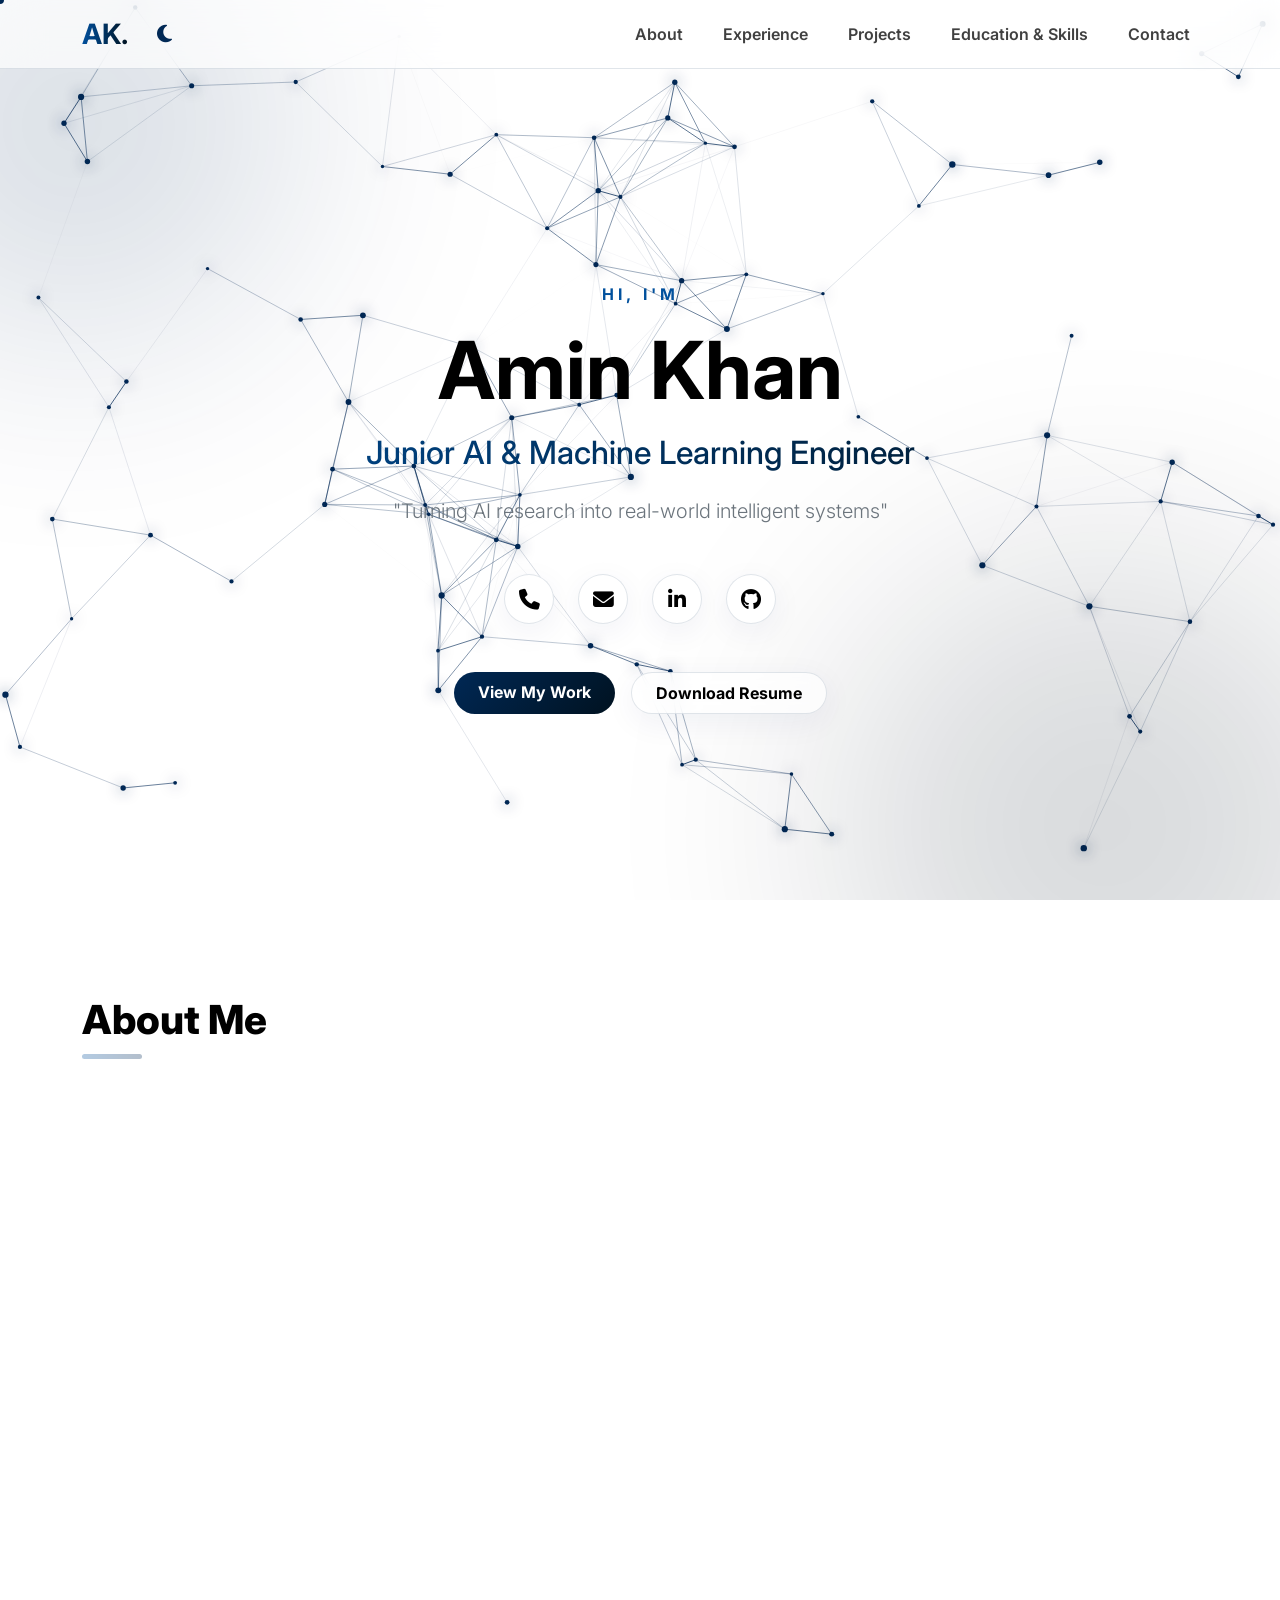
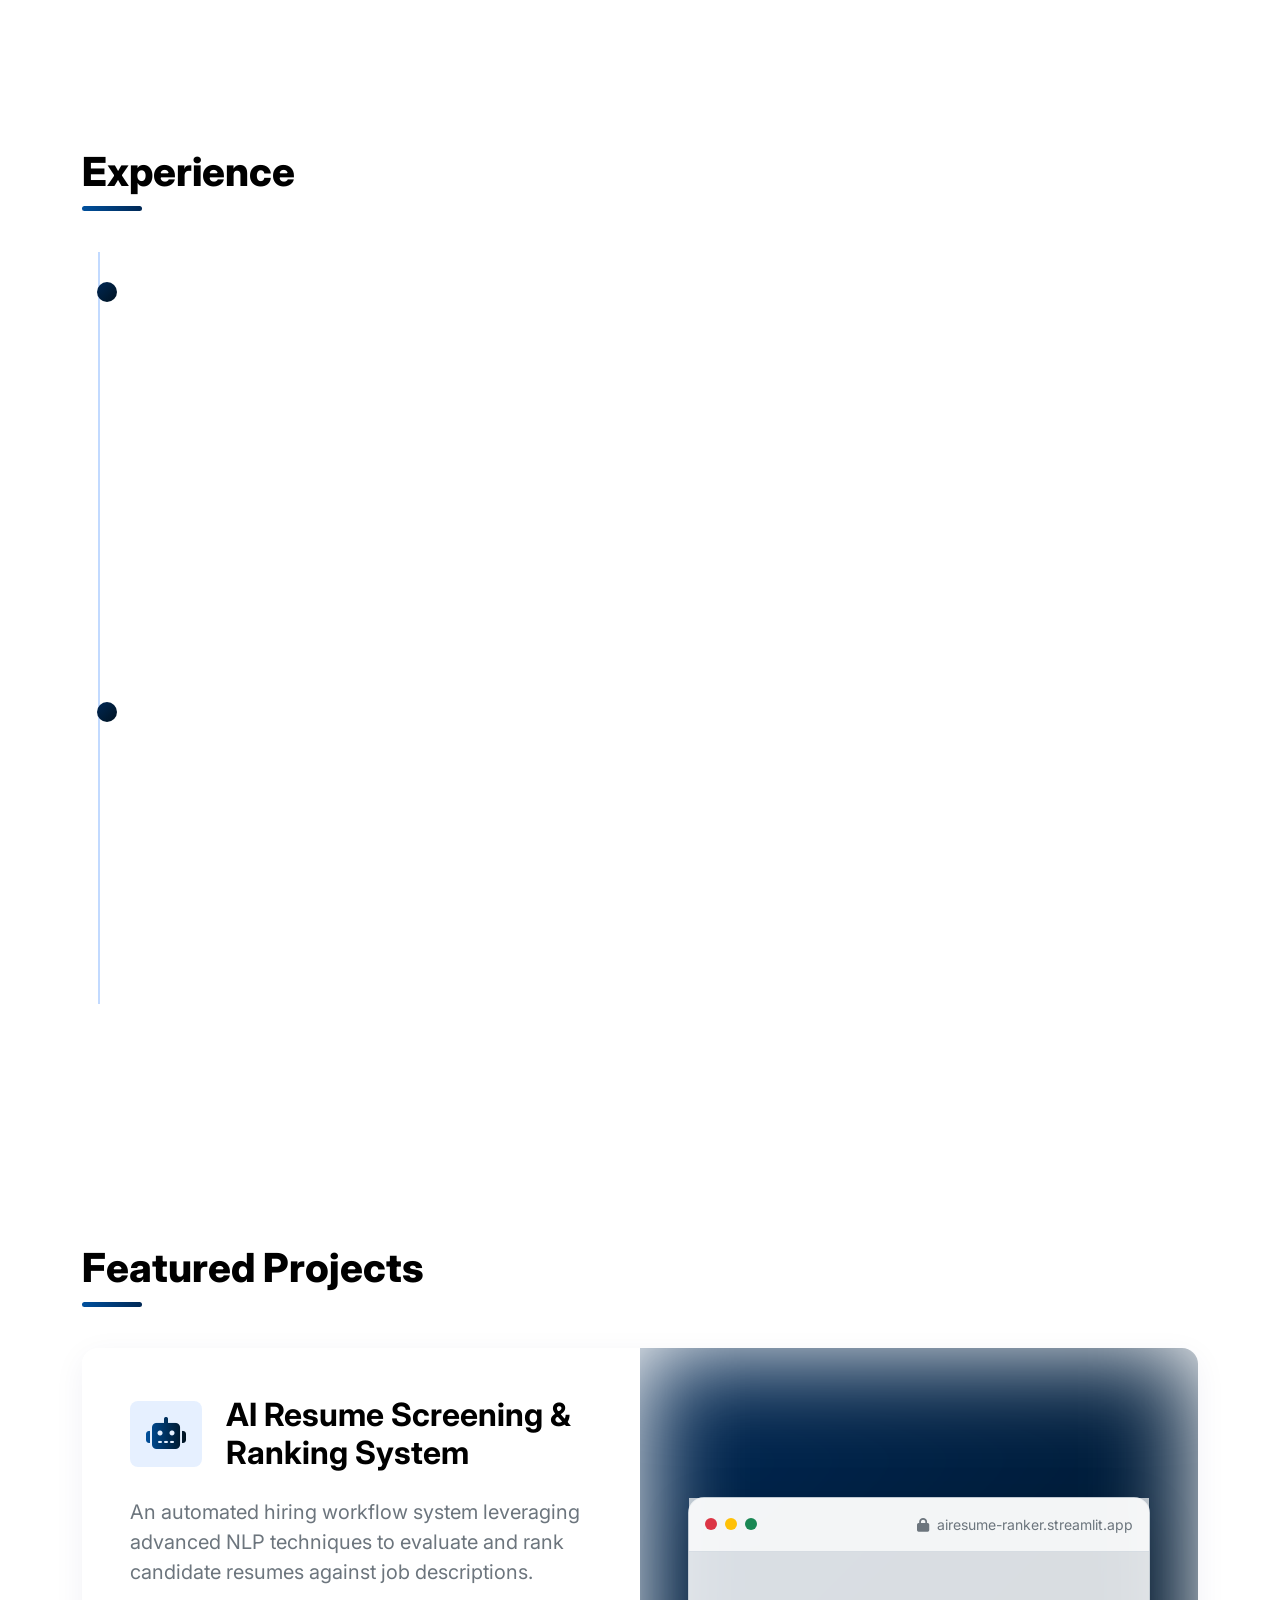
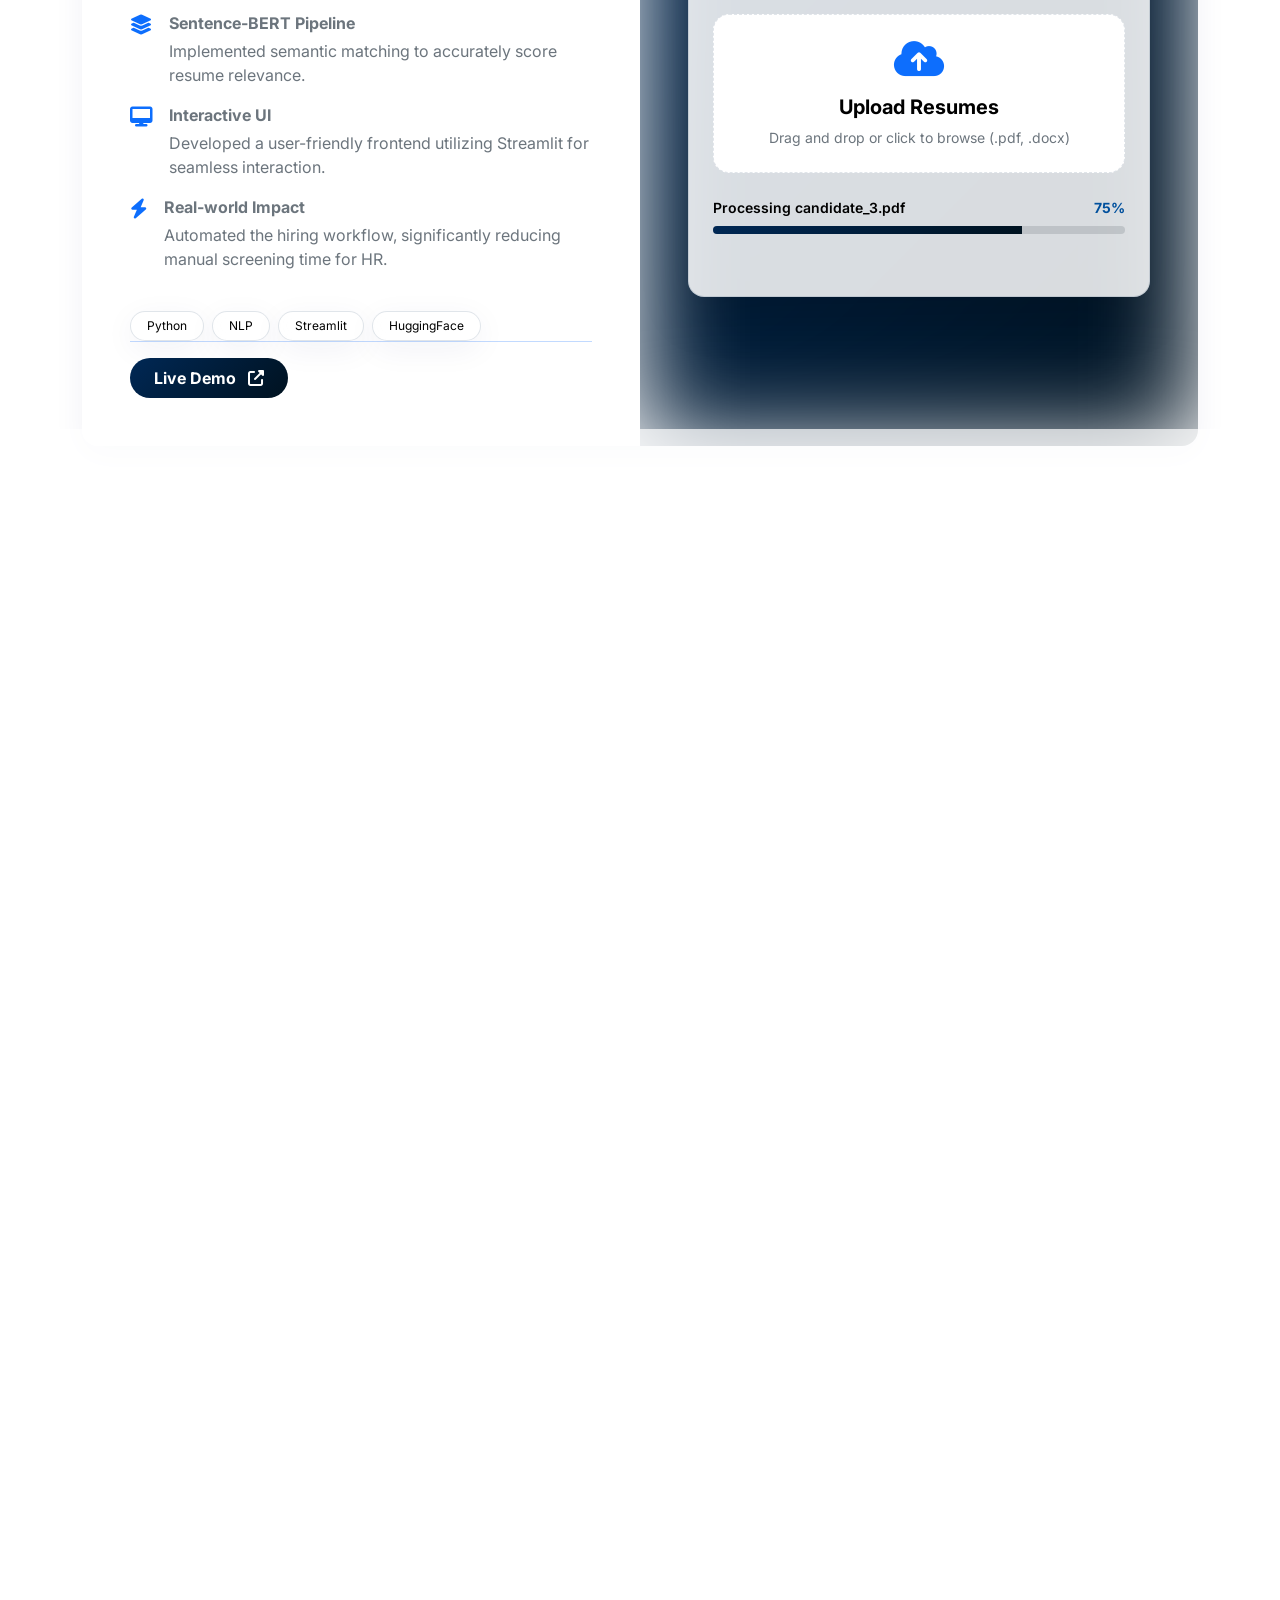
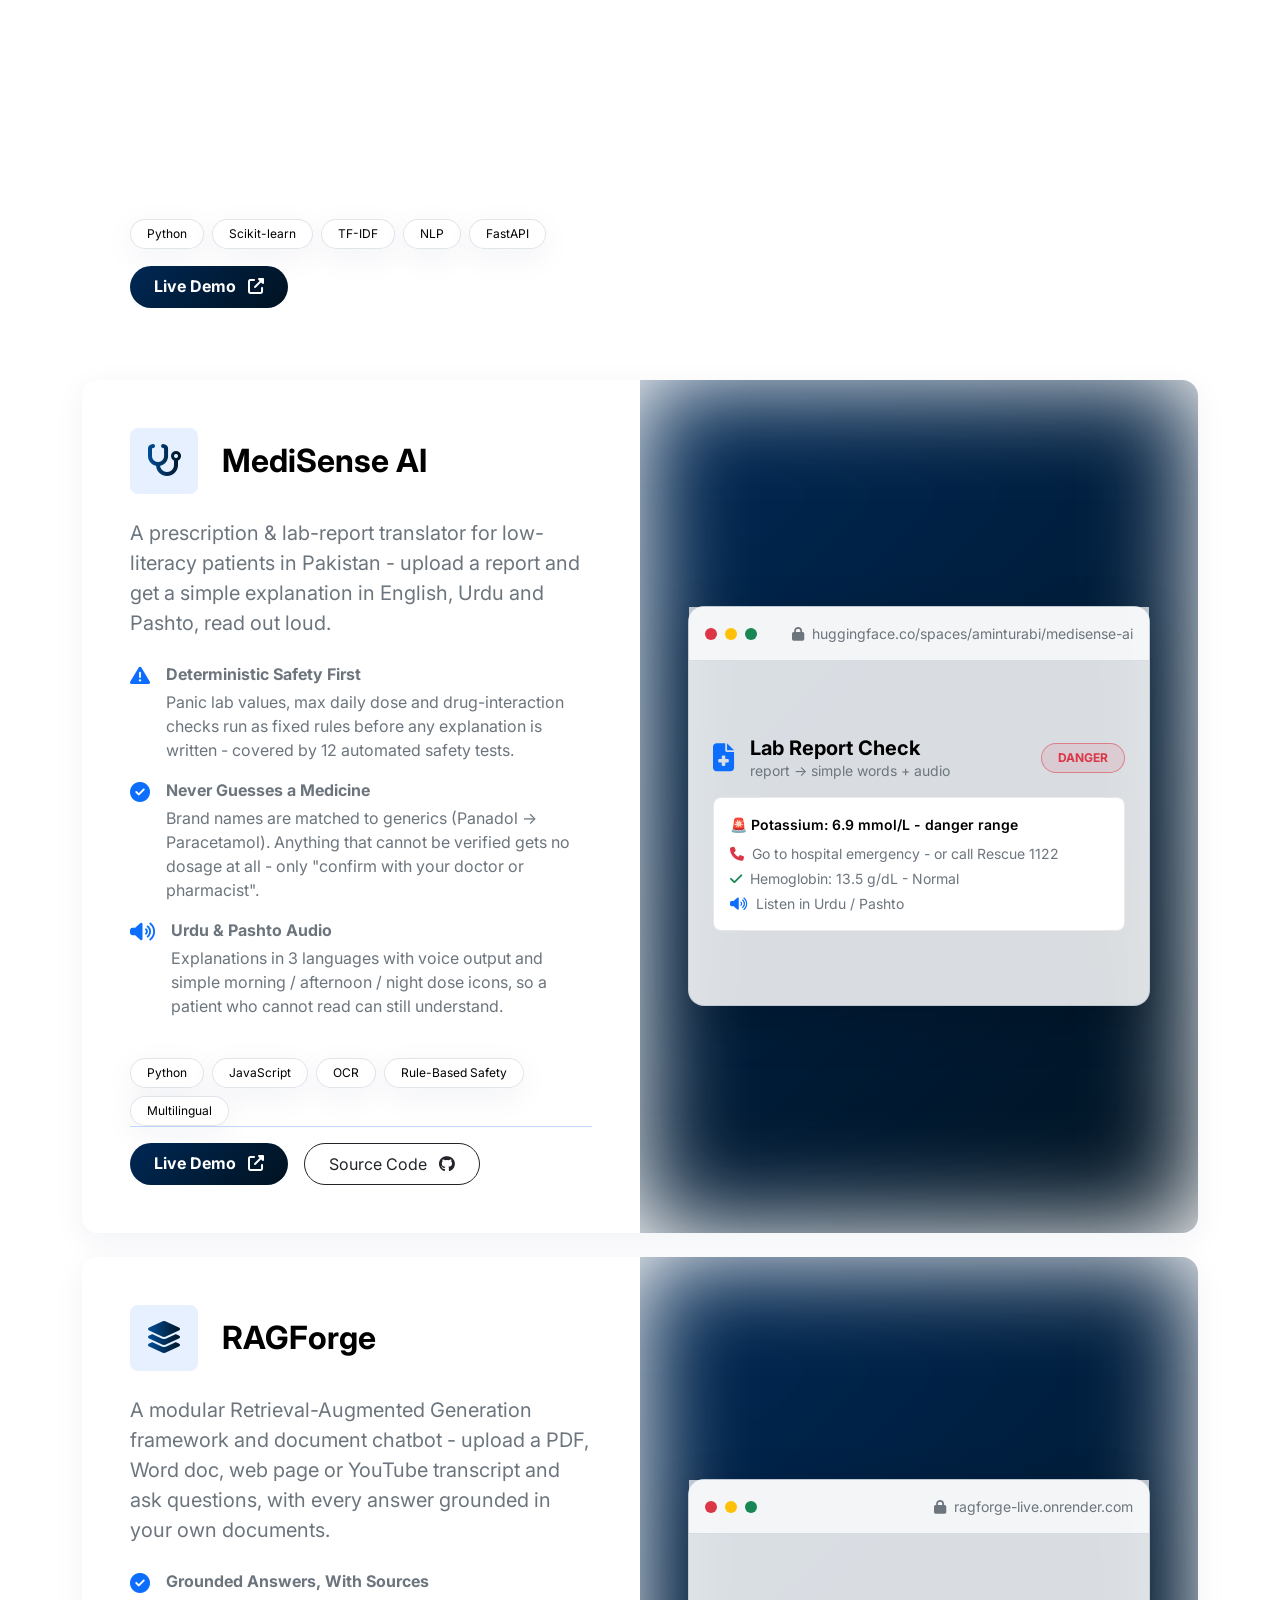
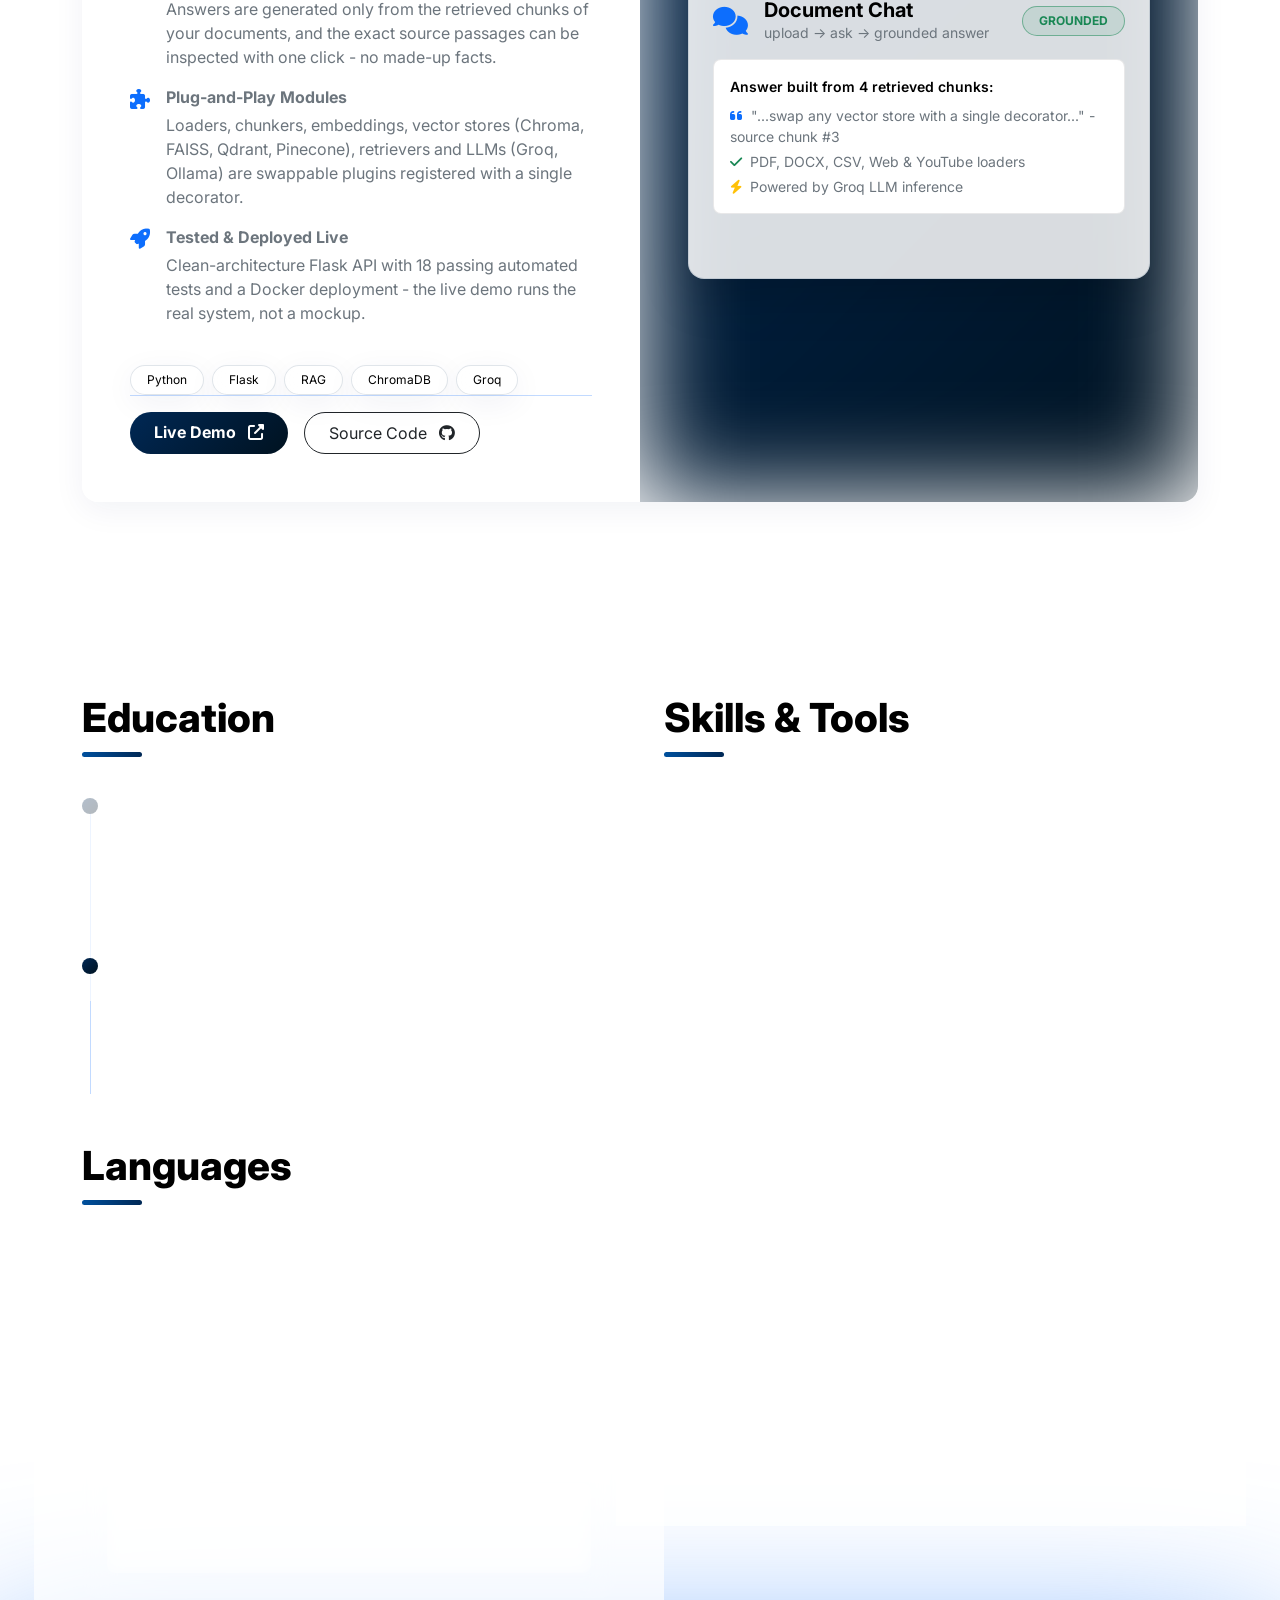
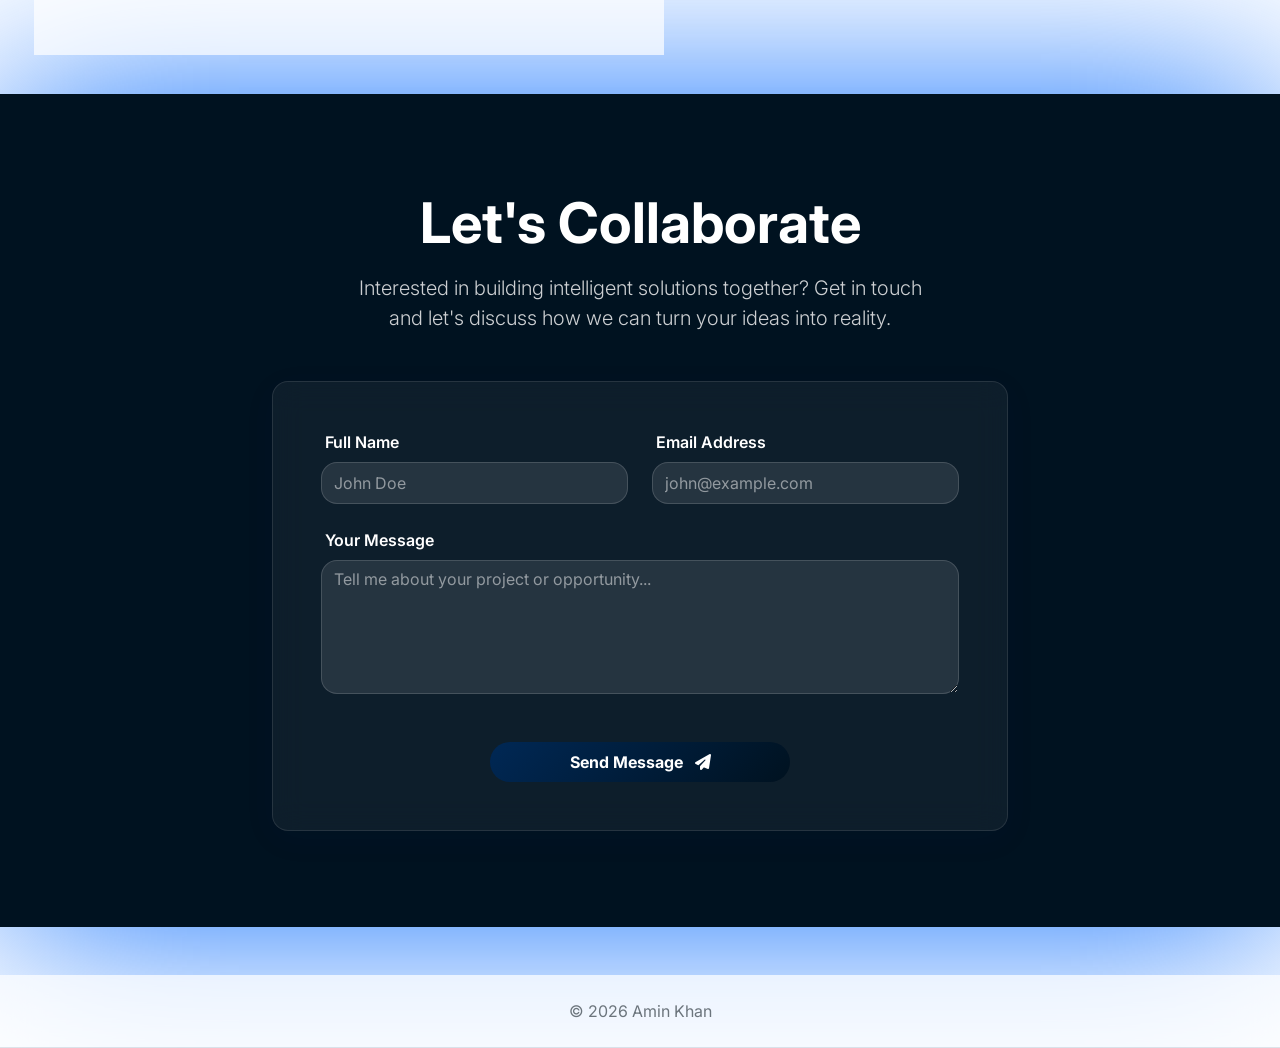
==== commit 2a6c6f56: "Add ITSimplera Solutions experience with certificate" ====
--- a/index.html
+++ b/index.html
@@ -220,6 +220,35 @@
 
               <div class="glass-panel experience-card p-4 p-md-5 rounded-4">
                 <div class="d-flex flex-column flex-md-row justify-content-between align-items-md-center mb-3">
+                  <h3 class="h4 mb-0 fw-bold text-gradient">AI/ML Intern</h3>
+                  <span
+                    class="badge bg-primary bg-opacity-10 text-primary p-2 px-3 rounded-pill fs-6 mt-3 mt-md-0 border border-primary border-opacity-25">2026</span>
+                </div>
+                <h4 class="h5 mb-4"><i class="fas fa-building me-2 text-accent"></i>ITSimplera Solutions
+                  <span class="text-secondary fs-6">· Remote</span>
+                </h4>
+                <ul class="list-unstyled text-secondary fs-5 lh-lg mb-0">
+                  <li class="d-flex mb-2"><i class="fas fa-check-circle text-primary mt-2 me-3"></i> <span>Successfully
+                      completed a two-month AI/ML internship program, applying machine learning concepts to
+                      practical Python-based tasks.</span></li>
+                  <li class="d-flex mb-2"><i class="fas fa-check-circle text-primary mt-2 me-3"></i> <span>Worked
+                      through the full ML workflow - data preparation, model training, evaluation and
+                      reporting.</span></li>
+                  <li class="d-flex"><i class="fas fa-award text-primary mt-2 me-3"></i> <span>Awarded the
+                      Certificate of Internship (Reg no: AIMLB01-8657) - <a href="itsimplera-certificate.jpg"
+                        target="_blank" rel="noopener" class="text-primary fw-semibold">View Certificate</a></span>
+                  </li>
+                </ul>
+              </div>
+            </div>
+
+            <div class="position-relative ps-md-5 mb-5 interactive-card">
+              <!-- Timeline dot -->
+              <div class="position-absolute bg-gradient rounded-circle d-none d-md-block"
+                style="width: 20px; height: 20px; left: 15px; top: 30px;"></div>
+
+              <div class="glass-panel experience-card p-4 p-md-5 rounded-4">
+                <div class="d-flex flex-column flex-md-row justify-content-between align-items-md-center mb-3">
                   <h3 class="h4 mb-0 fw-bold text-gradient">Machine Learning Intern</h3>
                   <span
                     class="badge bg-primary bg-opacity-10 text-primary p-2 px-3 rounded-pill fs-6 mt-3 mt-md-0 border border-primary border-opacity-25">2025</span>
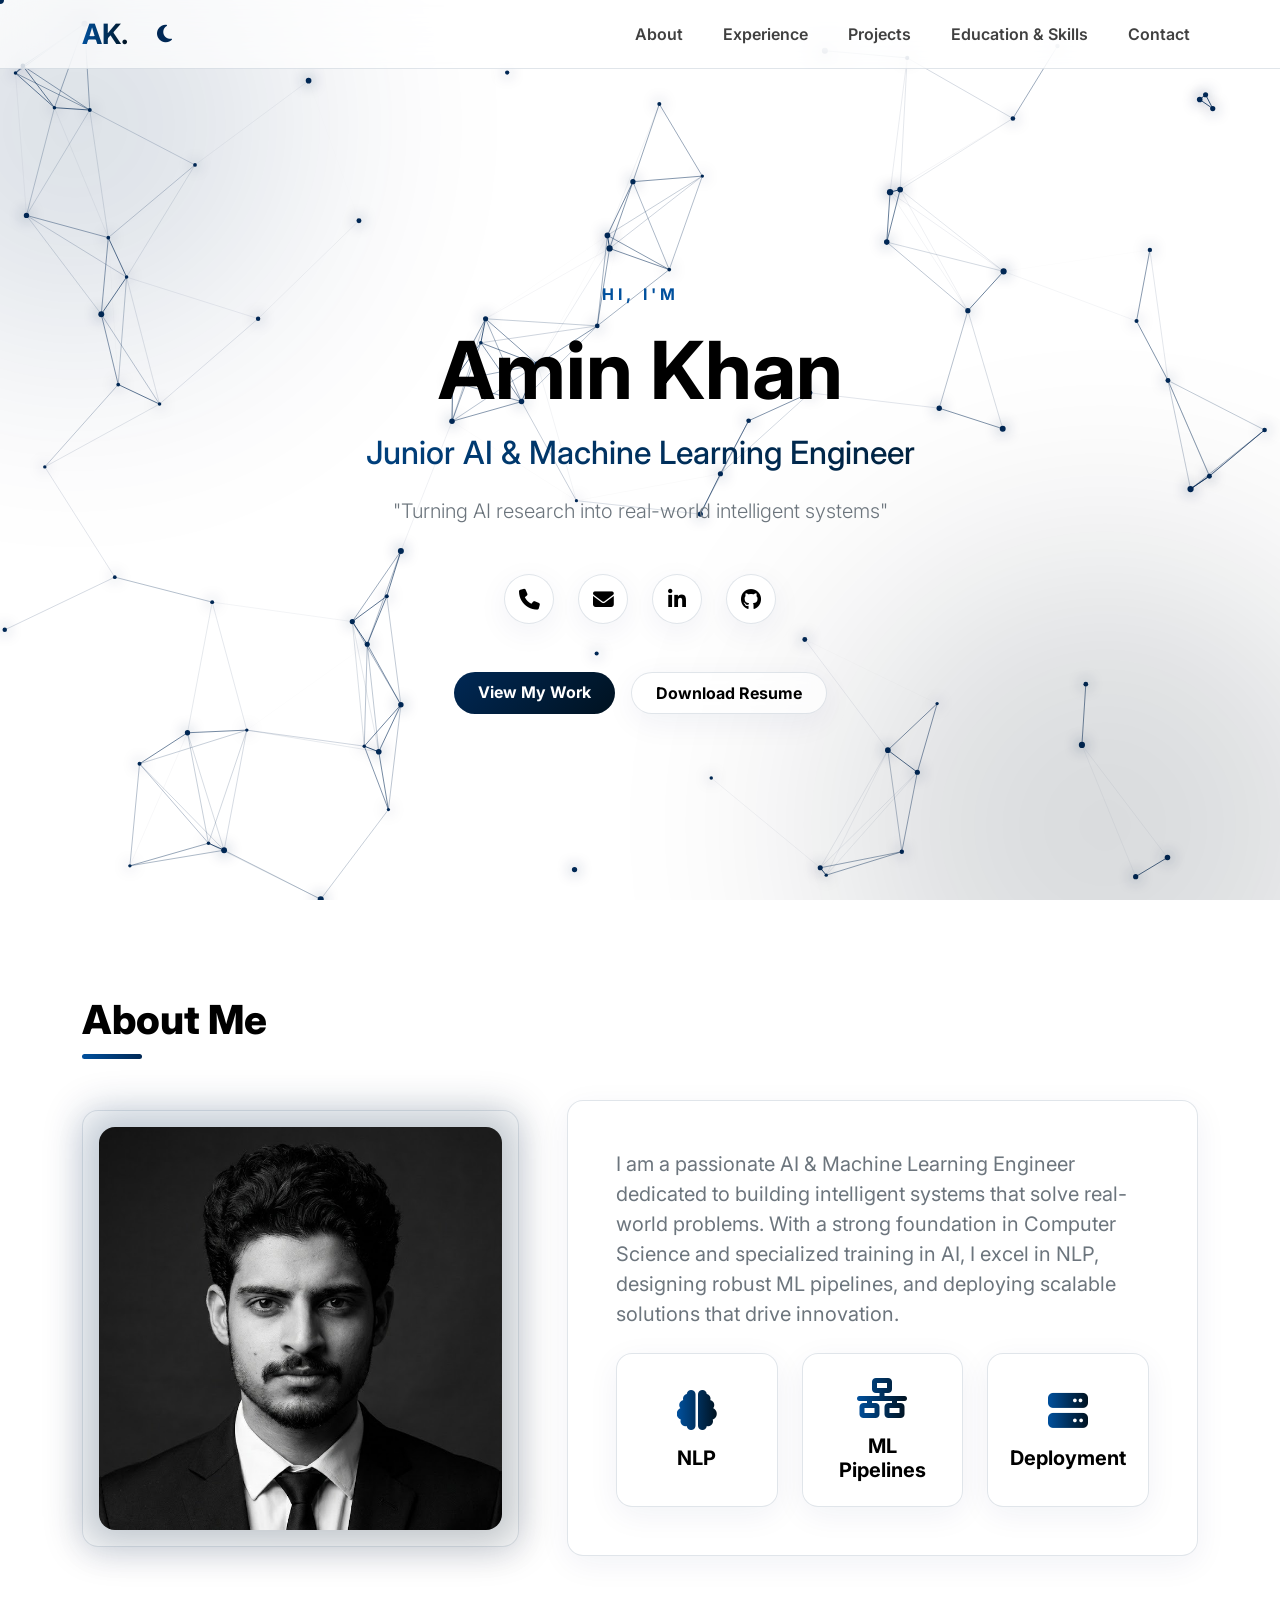
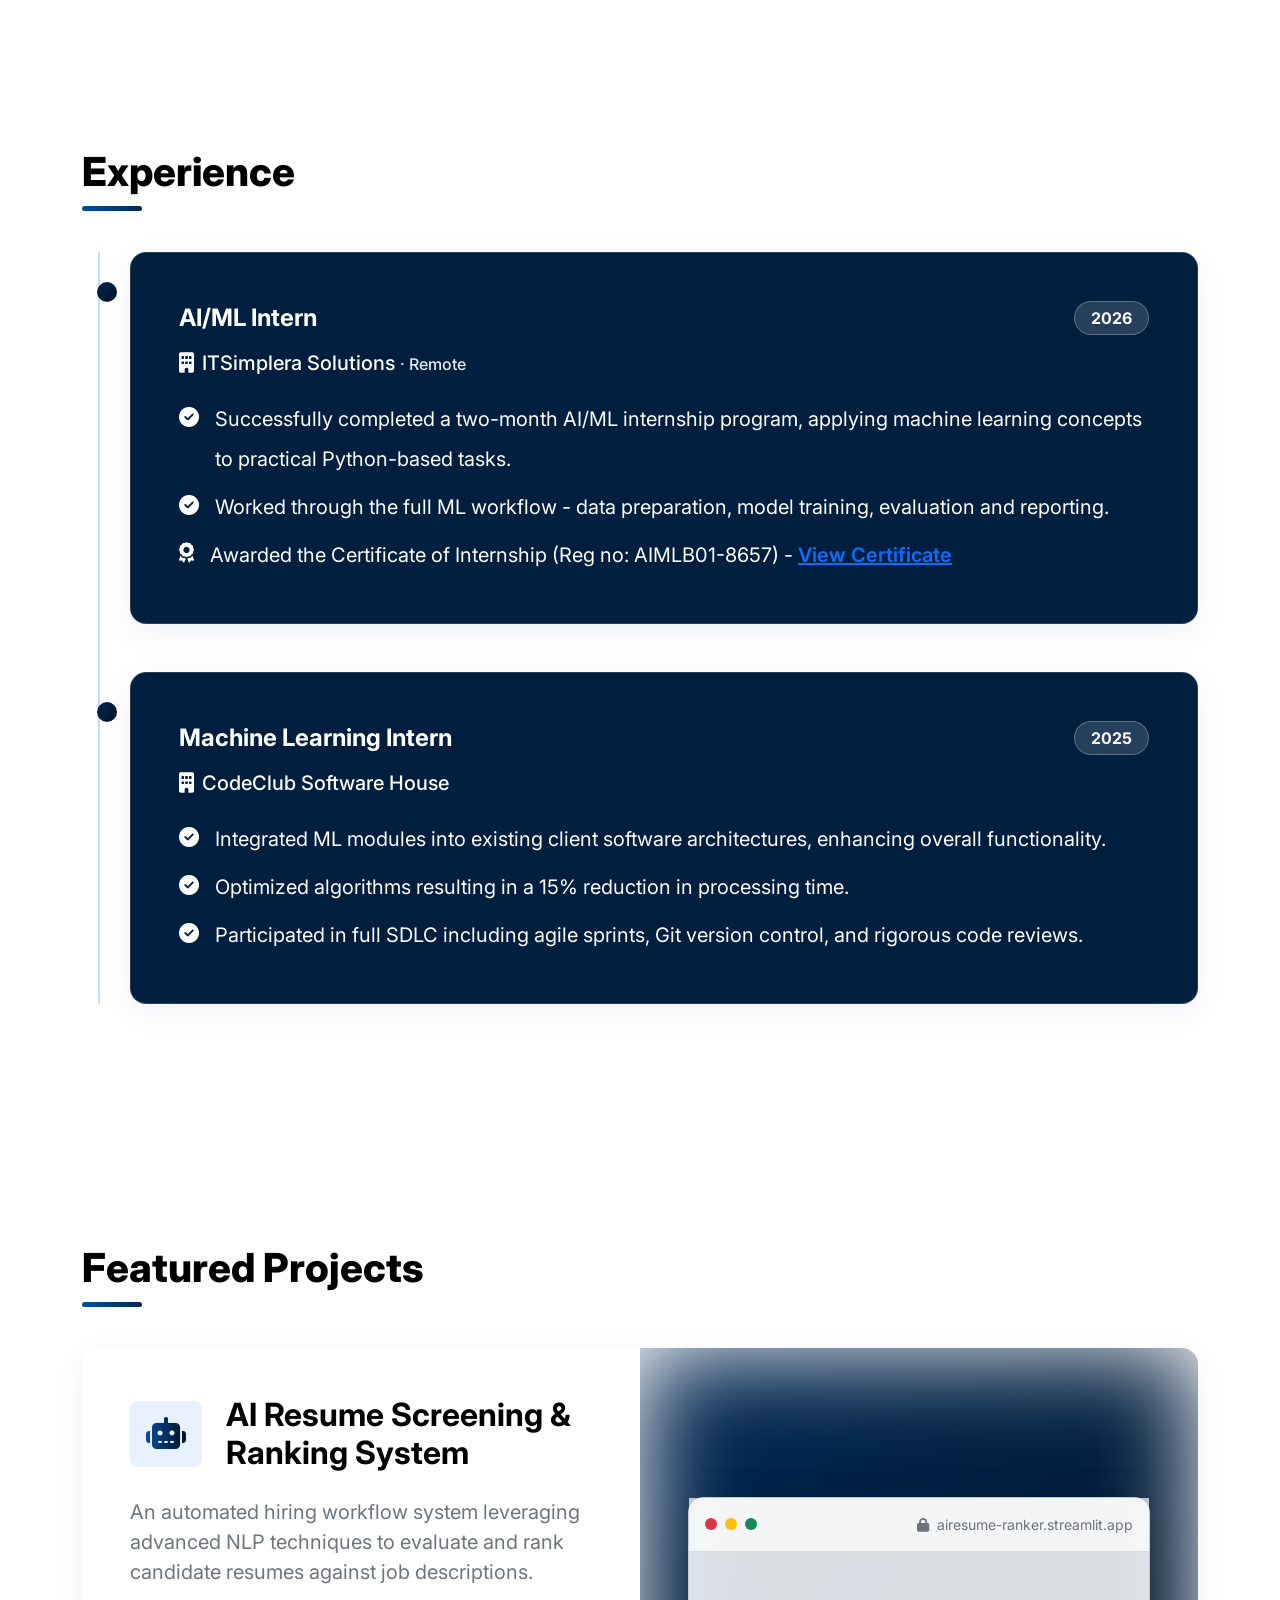
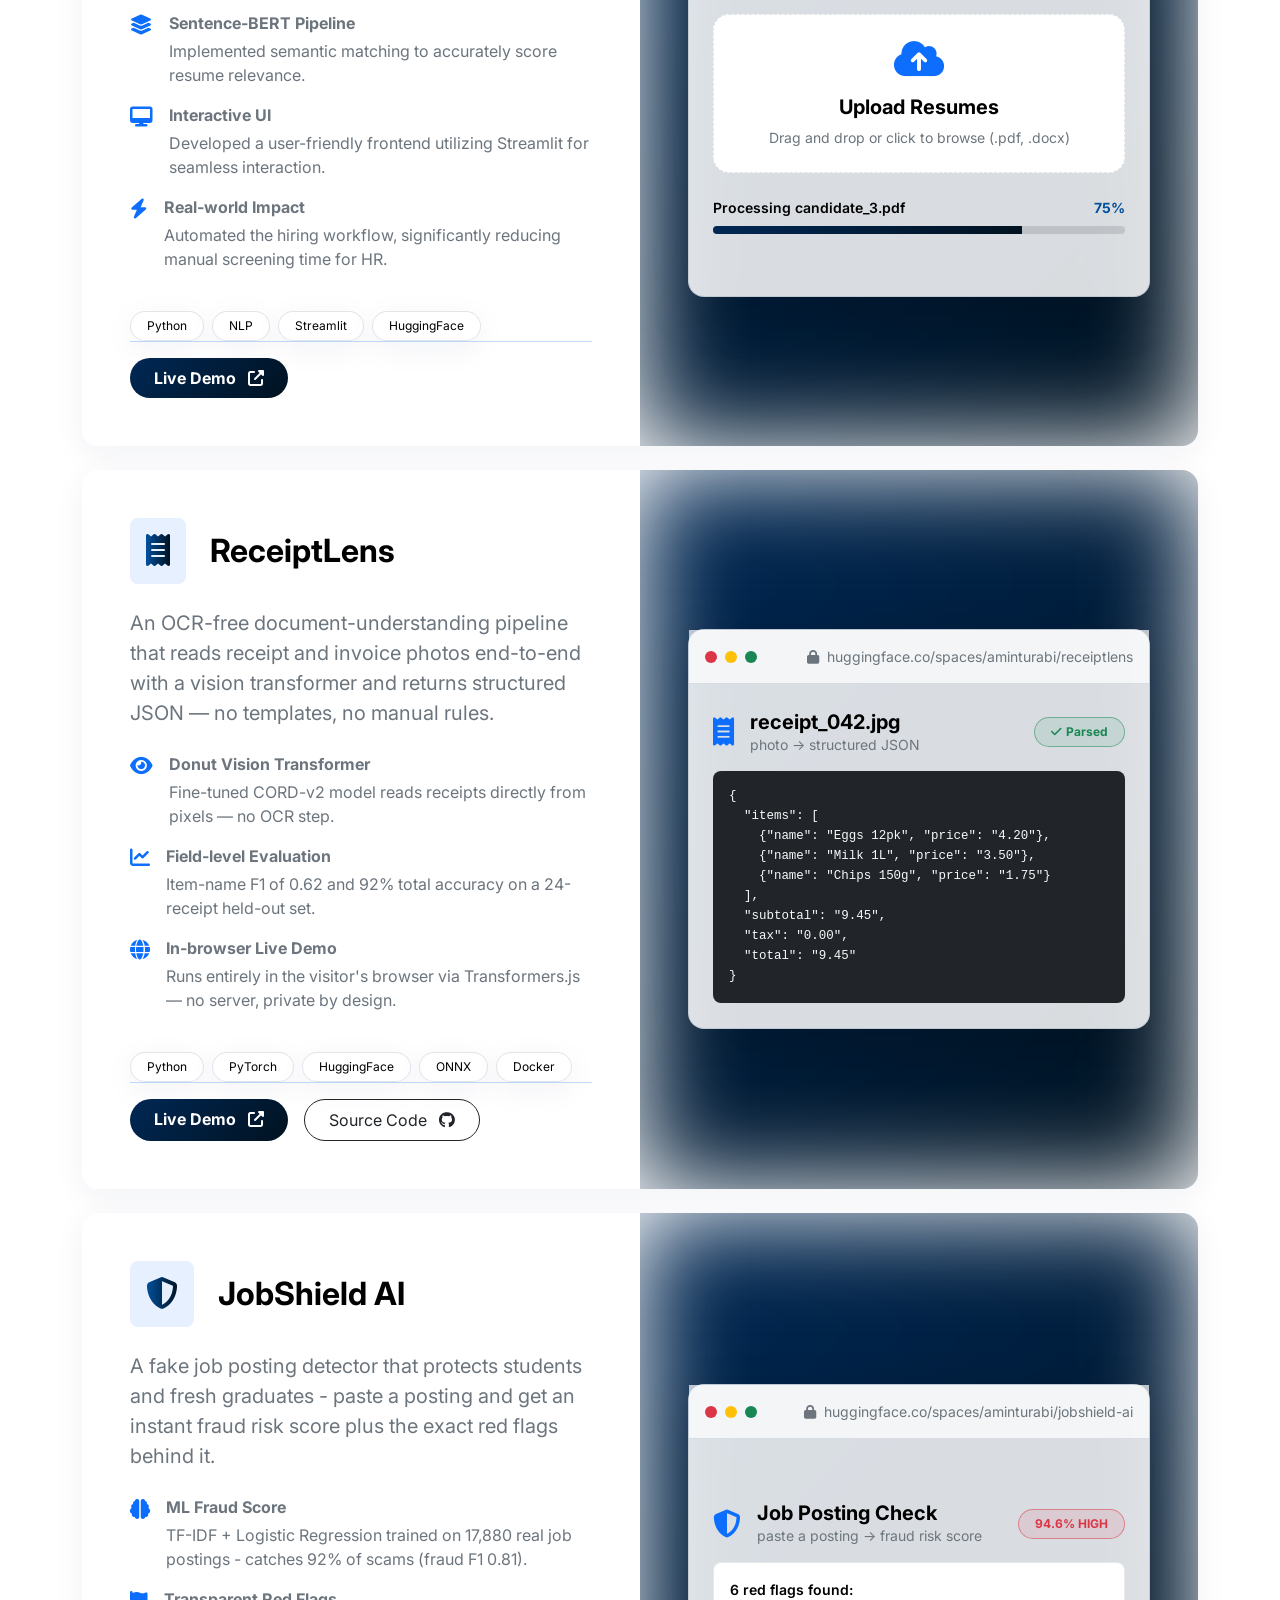
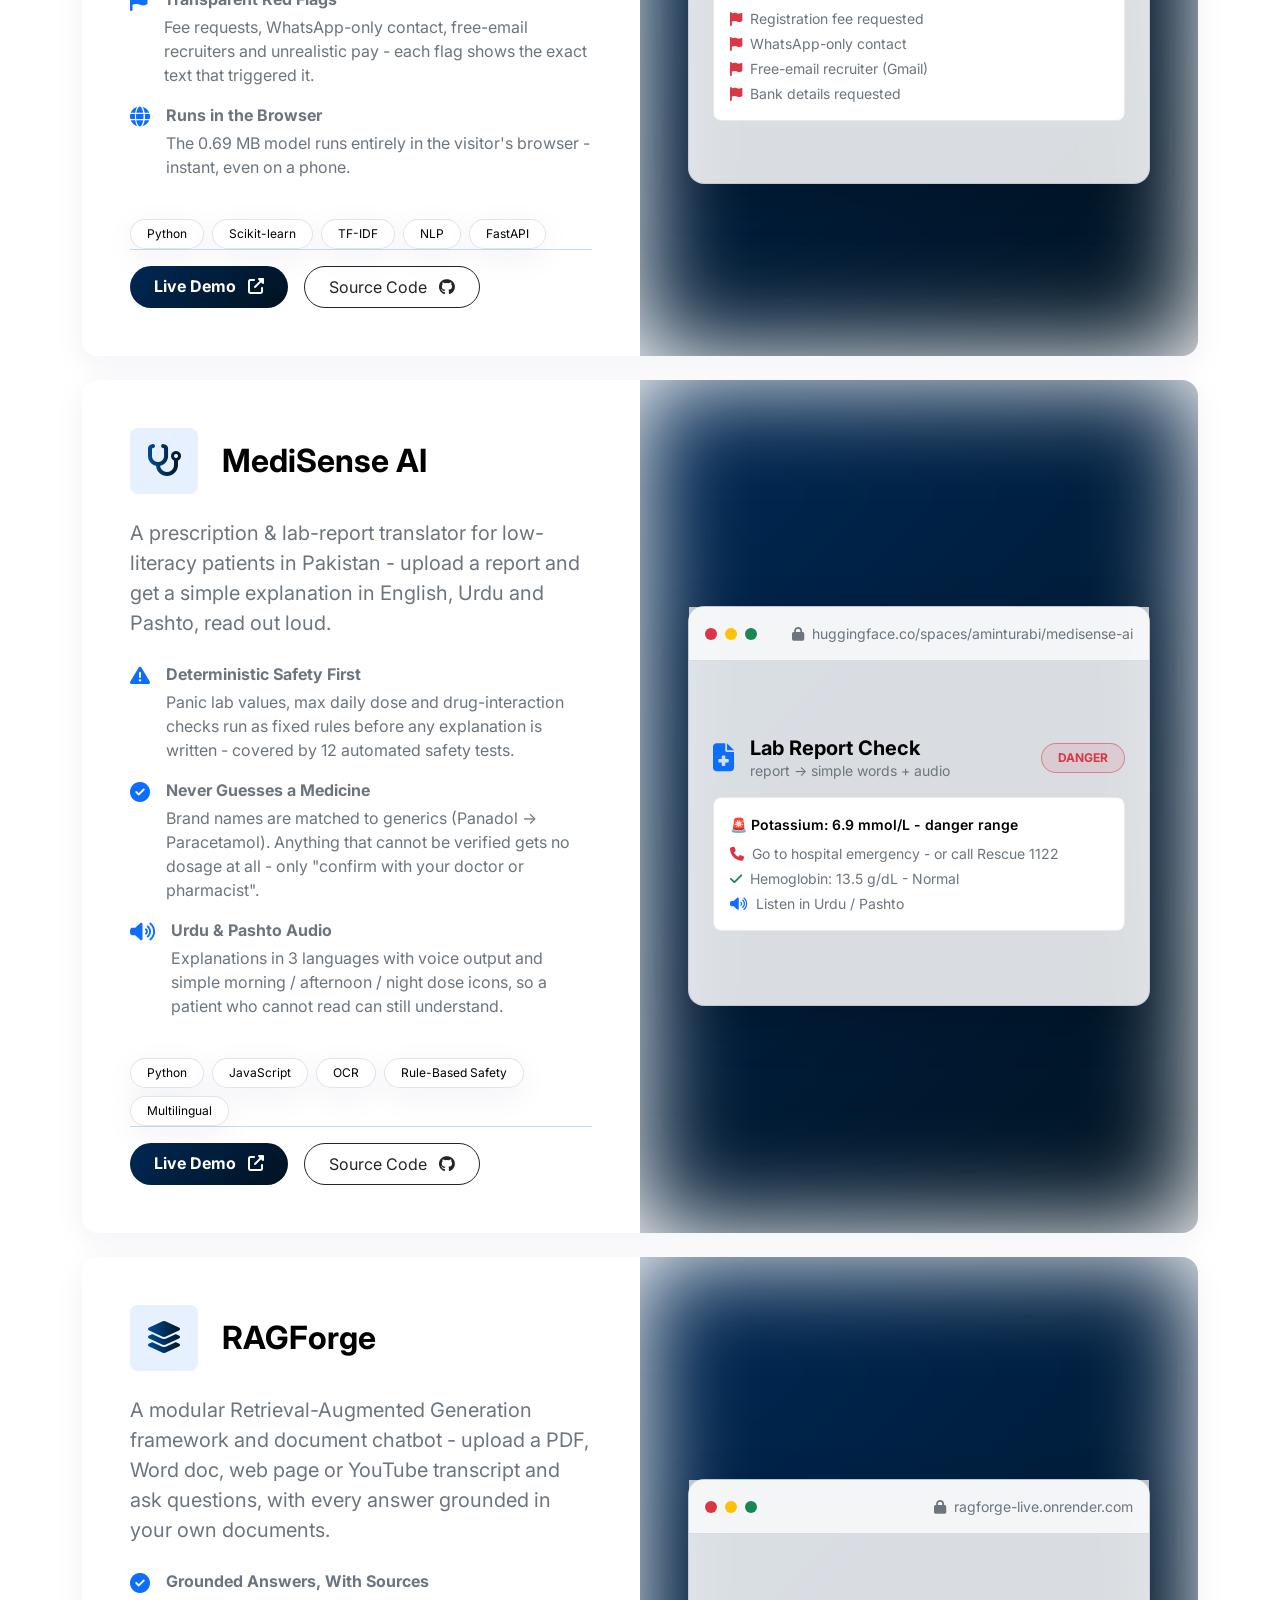
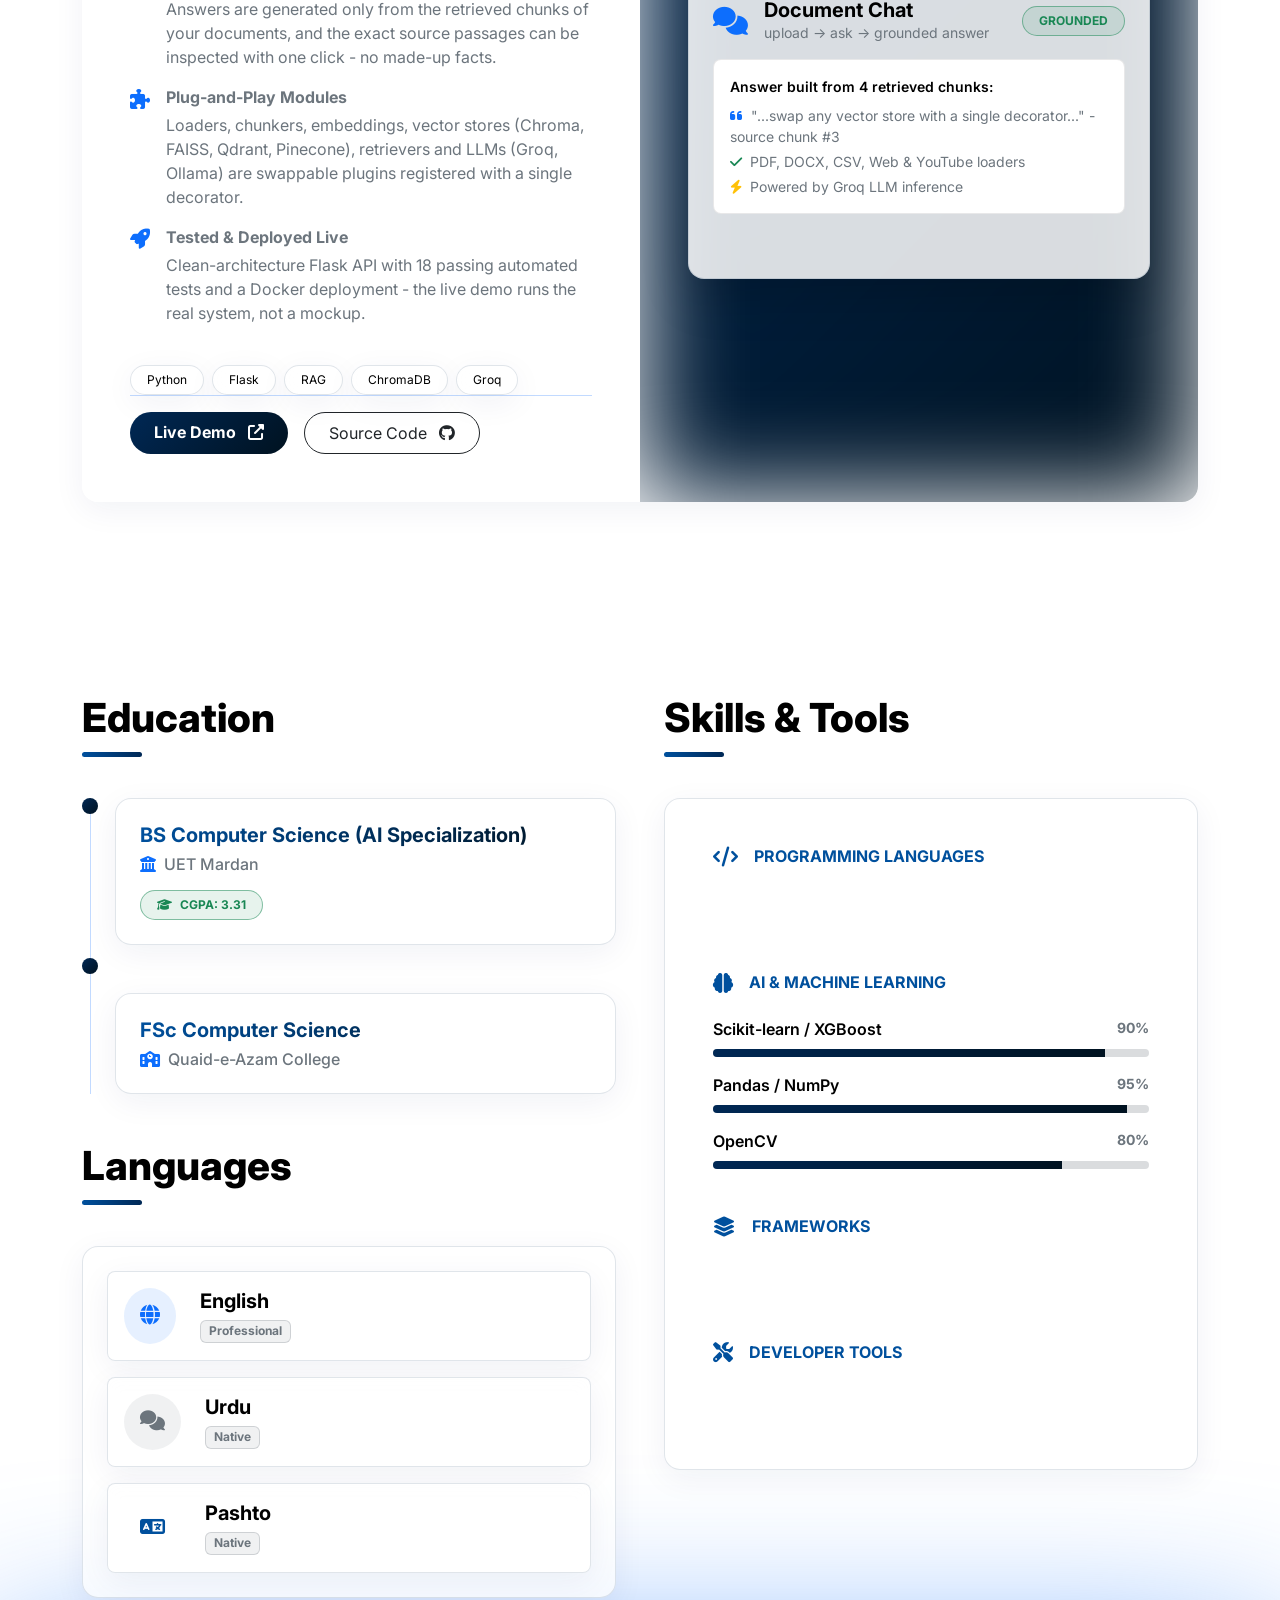
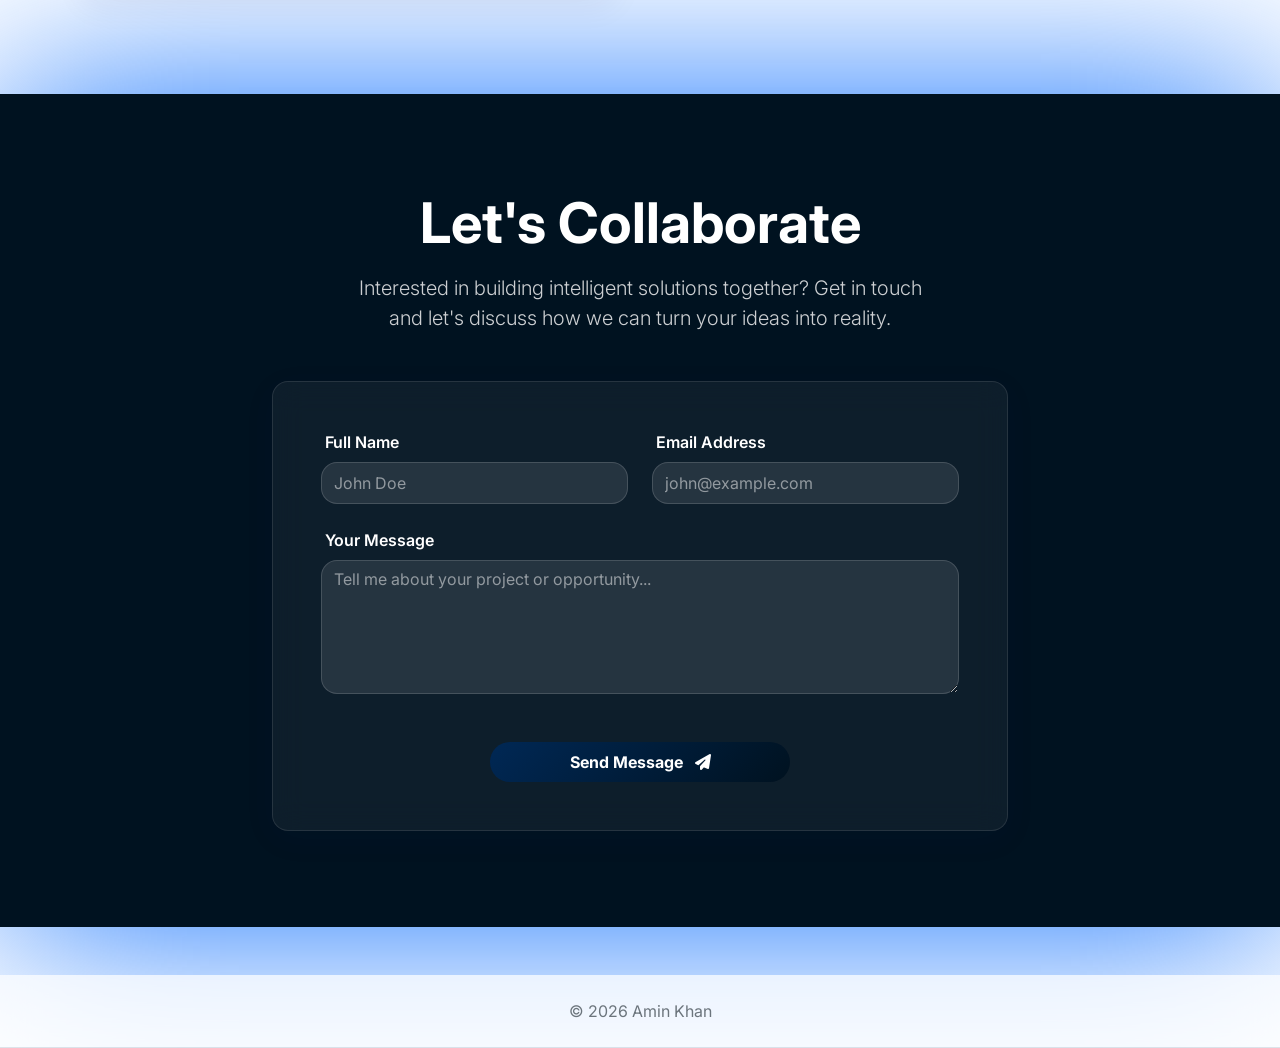
==== commit 93577513: "Add RAGForge portfolio chatbot widget (Ask about Amin)" ====
--- a/index.html
+++ b/index.html
@@ -894,6 +894,20 @@
   <script src="https://cdn.jsdelivr.net/npm/bootstrap@5.3.2/dist/js/bootstrap.bundle.min.js"></script>
   <!-- Custom JS -->
   <script src="script.js"></script>
+  <!-- RAGForge Portfolio Chatbot (Amin's own RAG system) -->
+  <script>
+    window.RAGForgeChatConfig = {
+      apiBase: "https://ragforge-live.onrender.com",
+      collection: "col_5a3d098f_amin-portfolio-kbtxt",
+      title: "Ask about Amin",
+      subtitle: "AI assistant - answers from Amin's portfolio",
+      welcomeMessage: "Hi! I'm Amin's portfolio assistant, powered by his own RAGForge system. Ask me about his projects, skills, experience, or how to hire him.",
+      placeholder: "e.g. What projects has Amin built?",
+      primaryColor: "#0d6efd",
+      position: "right"
+    };
+  </script>
+  <script src="https://ragforge-live.onrender.com/ragforge-chat.js" defer></script>
 </body>
 
 </html>
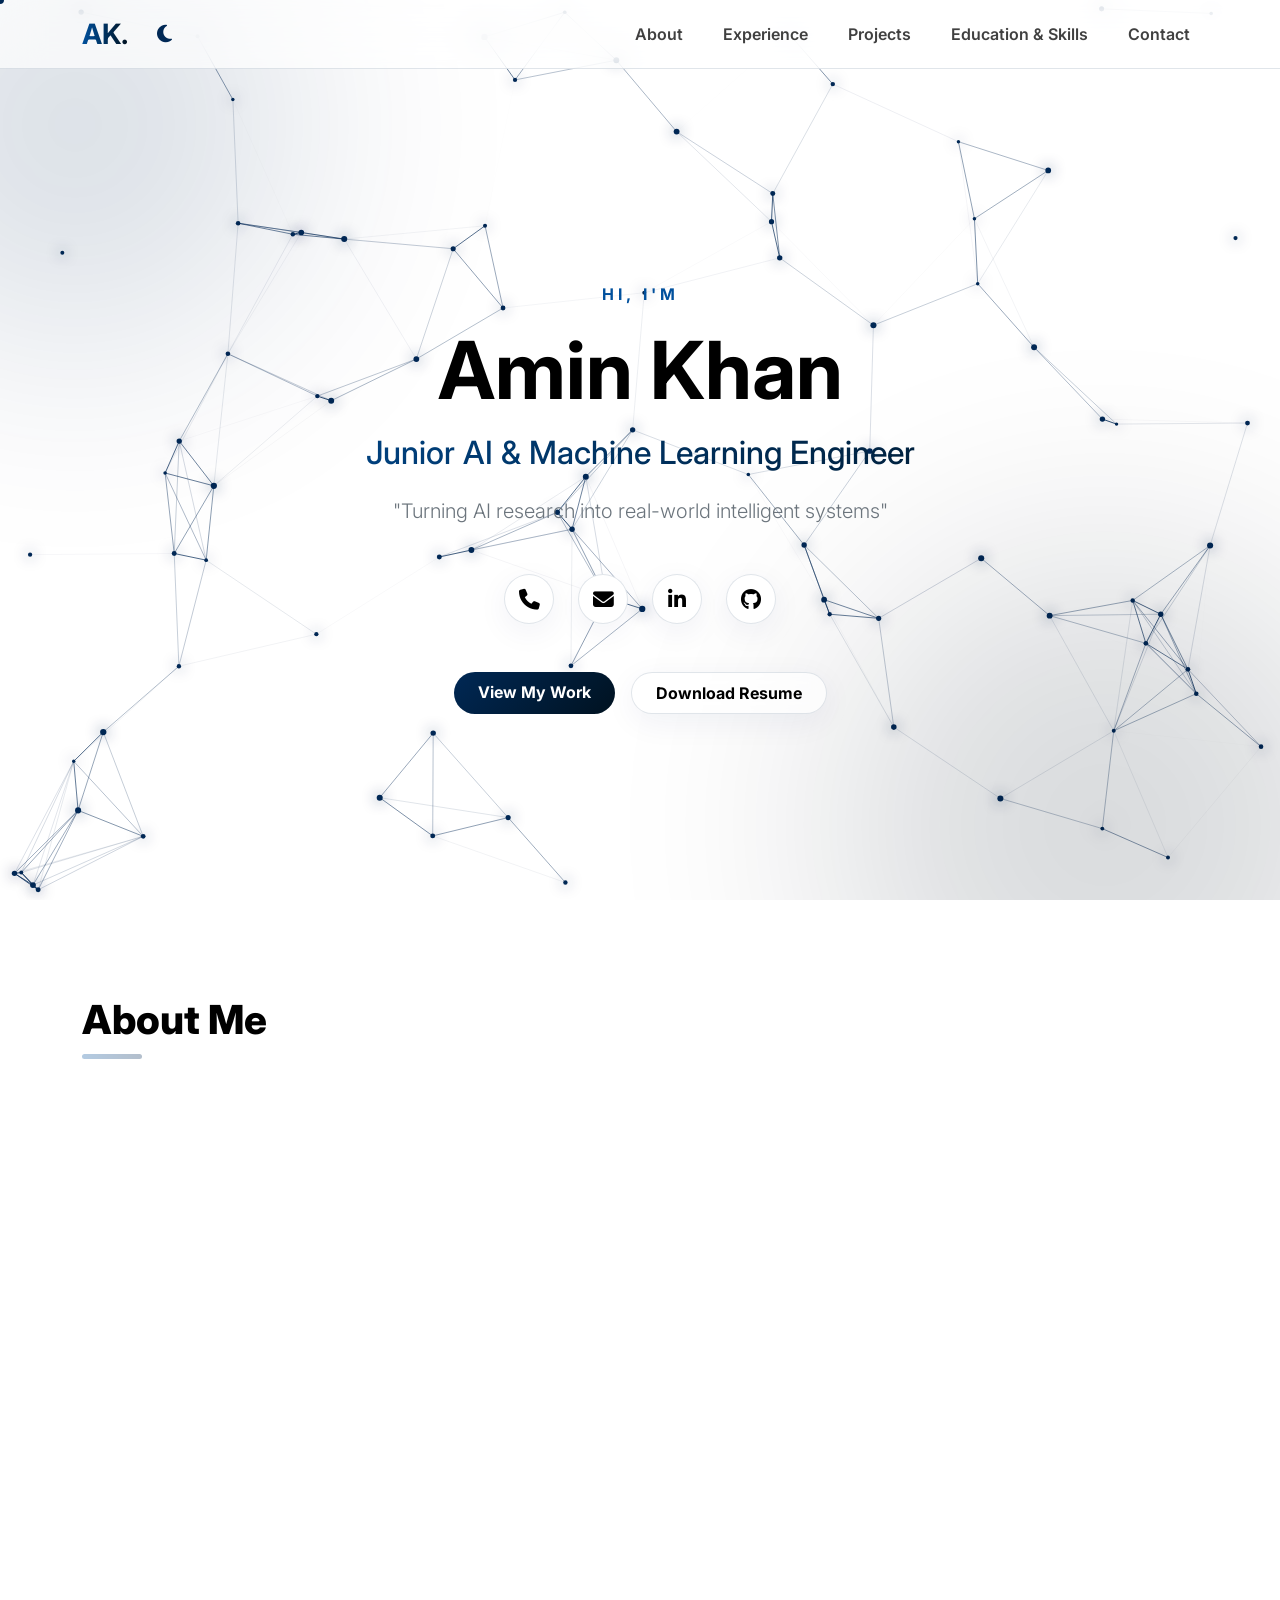
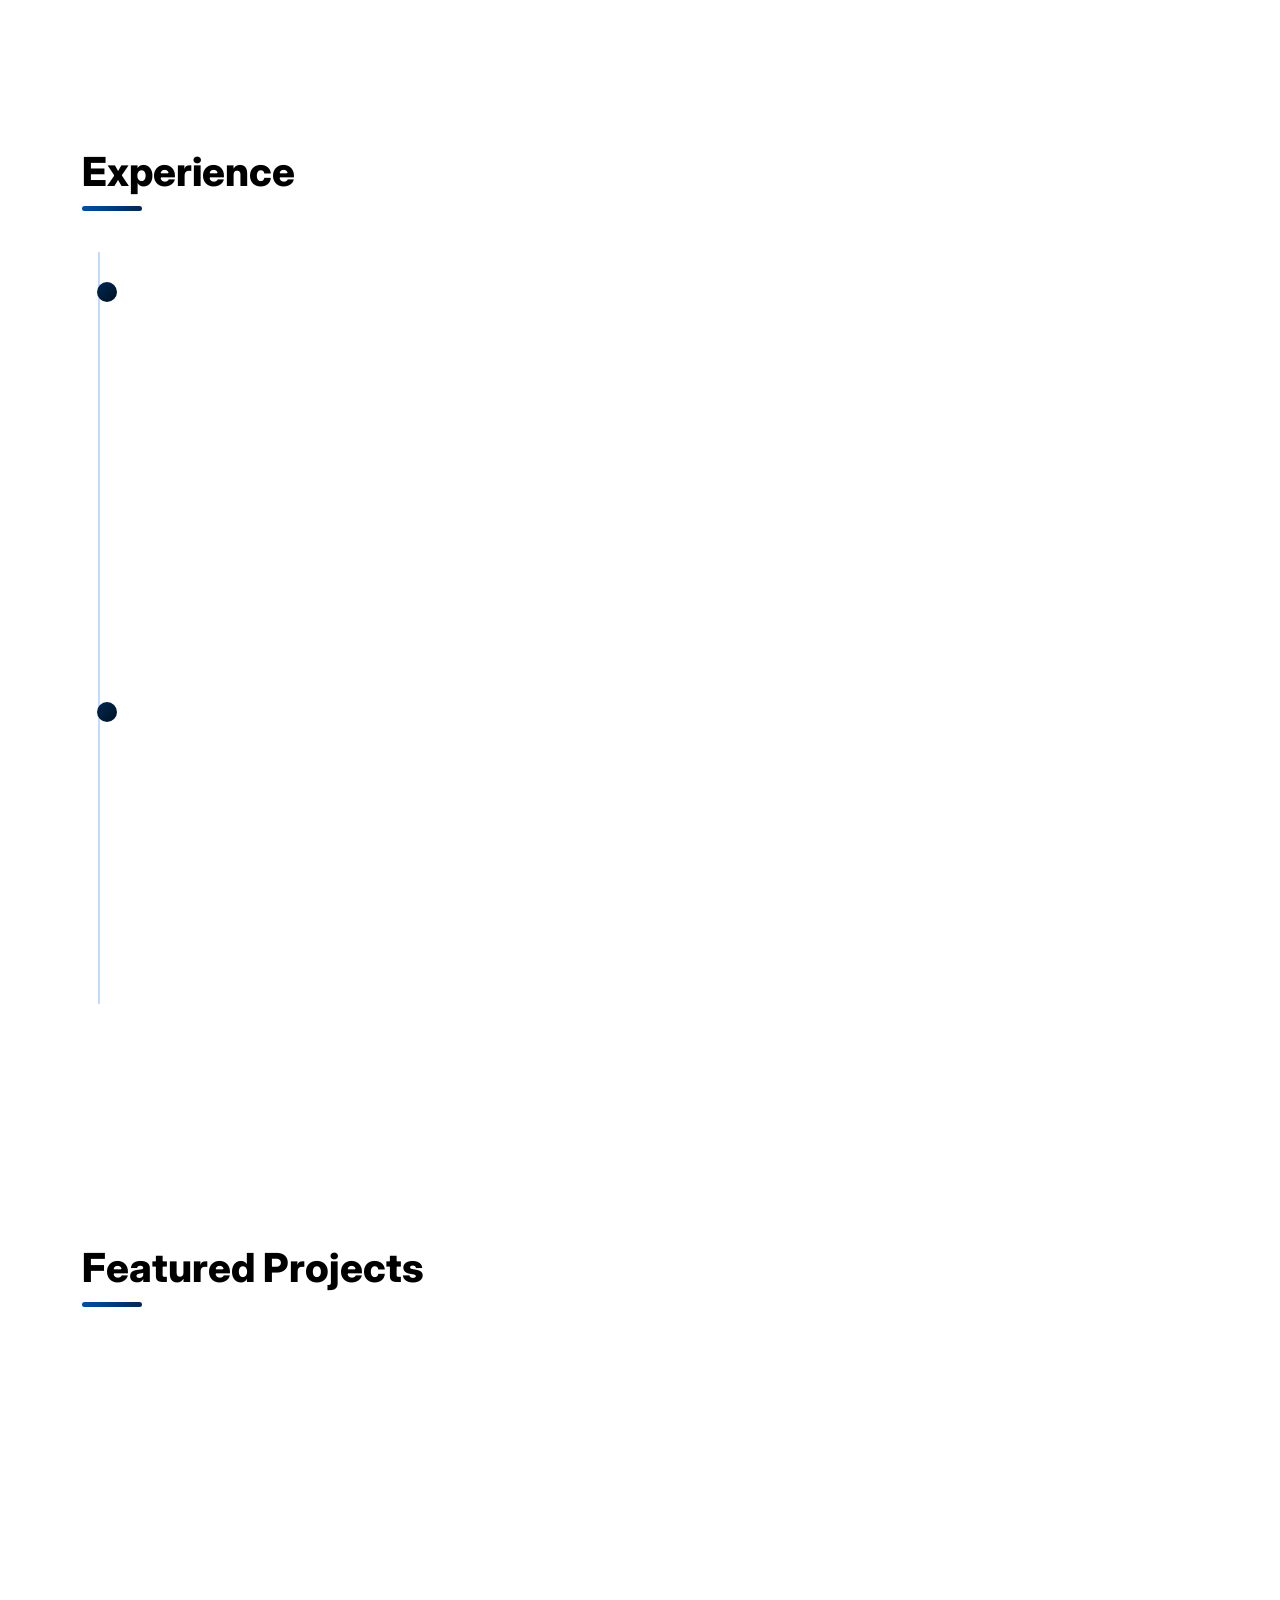
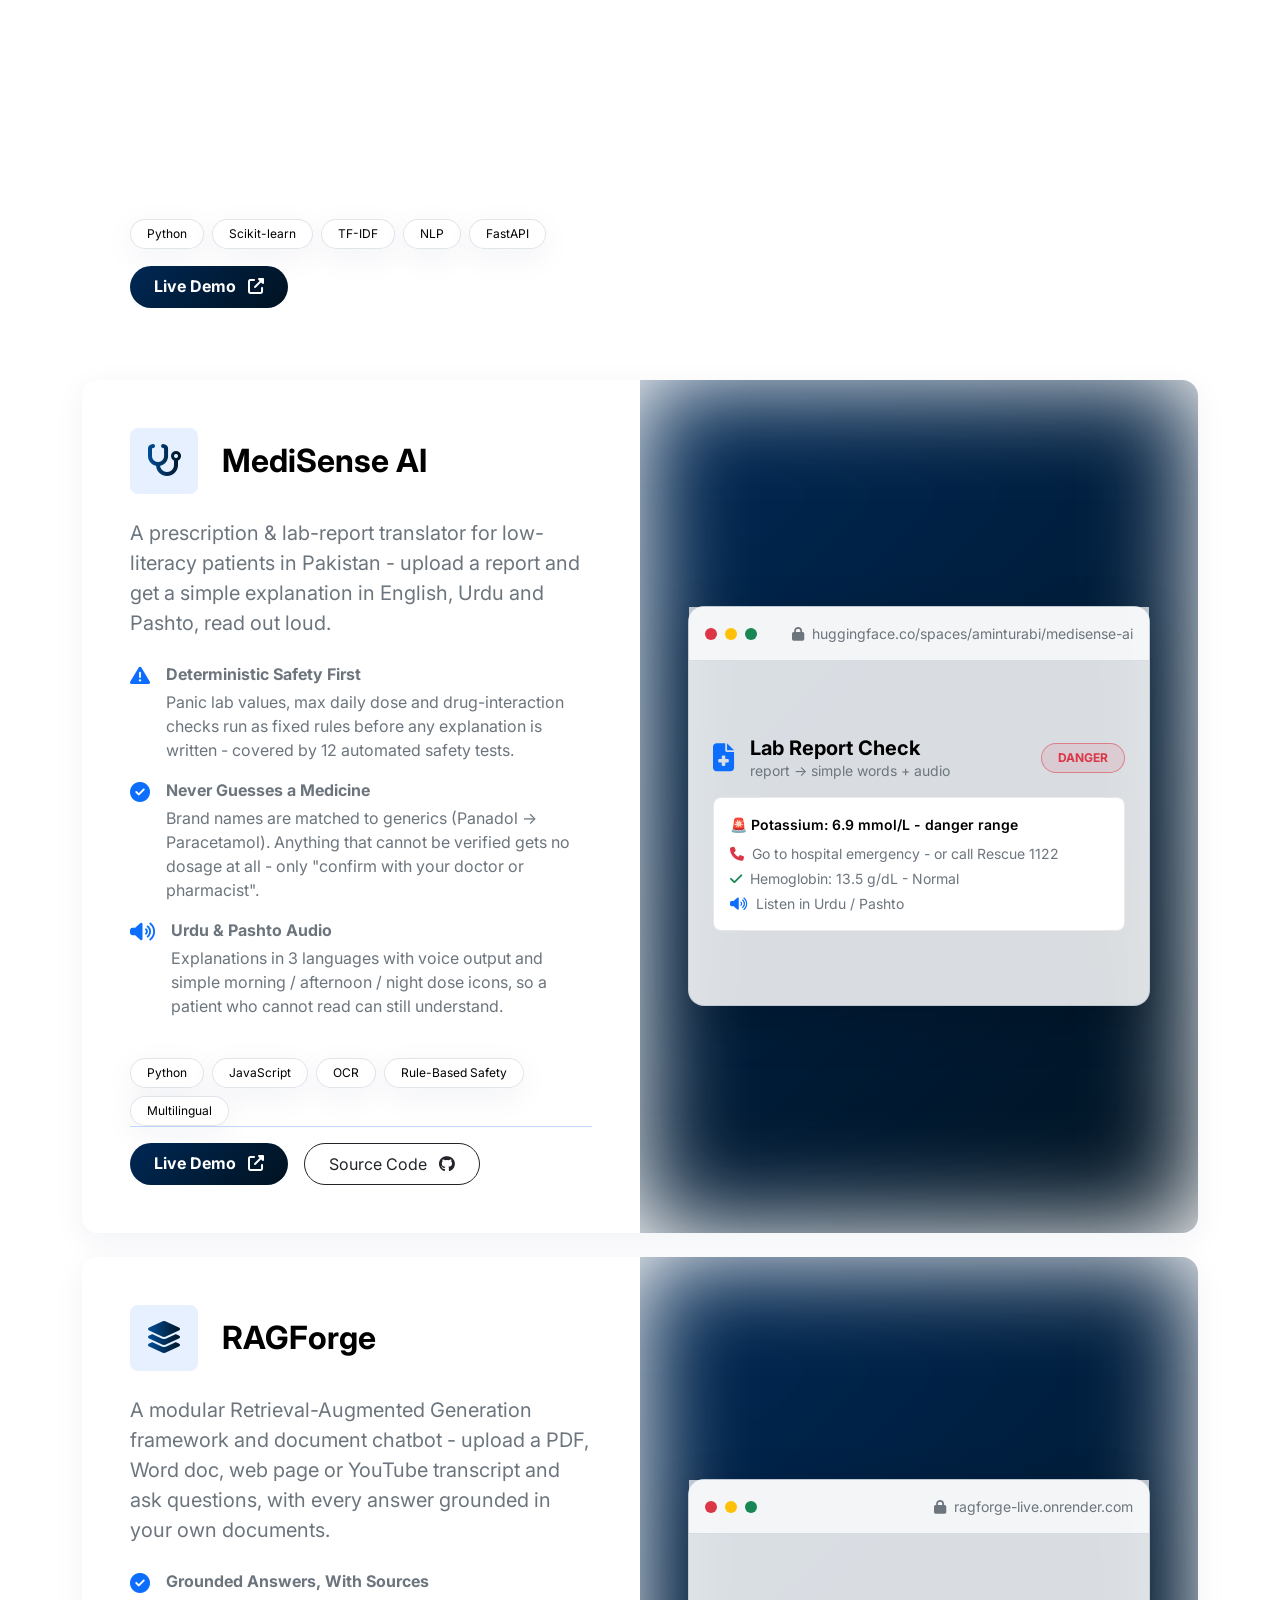
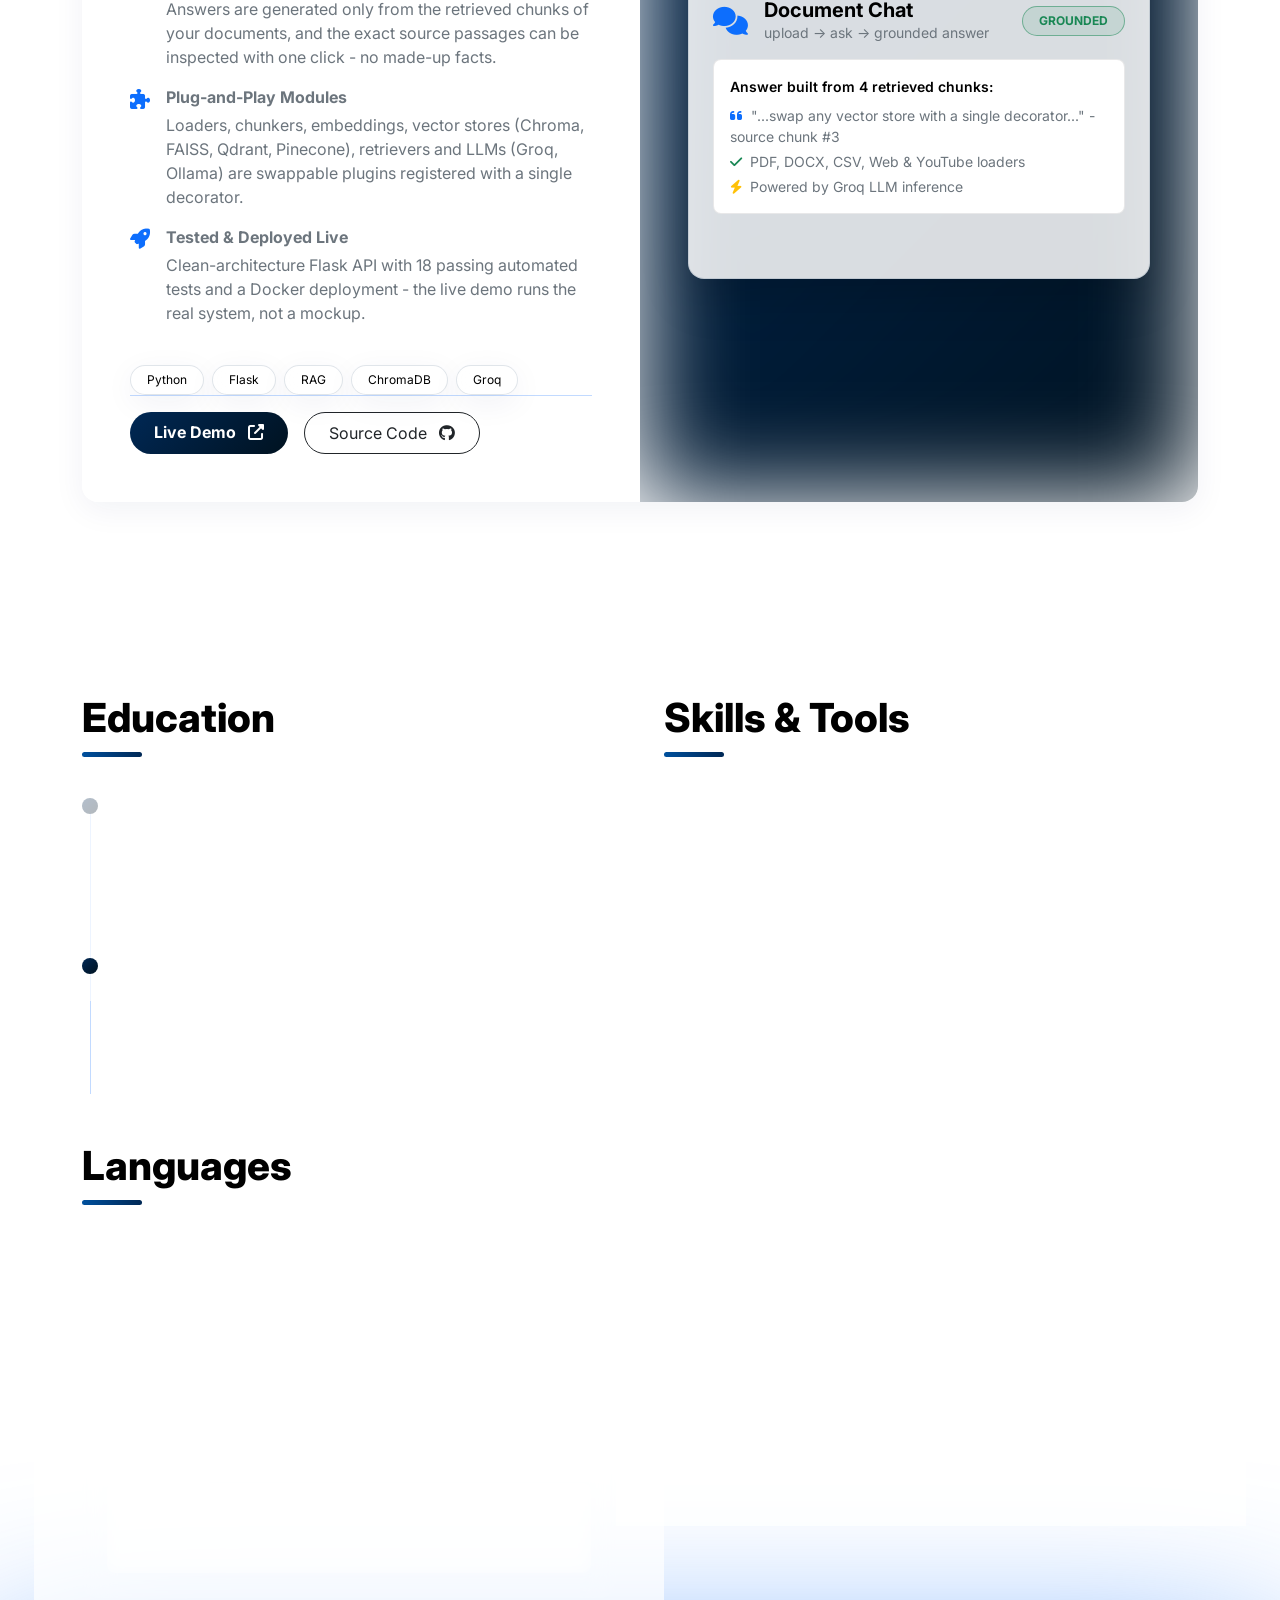
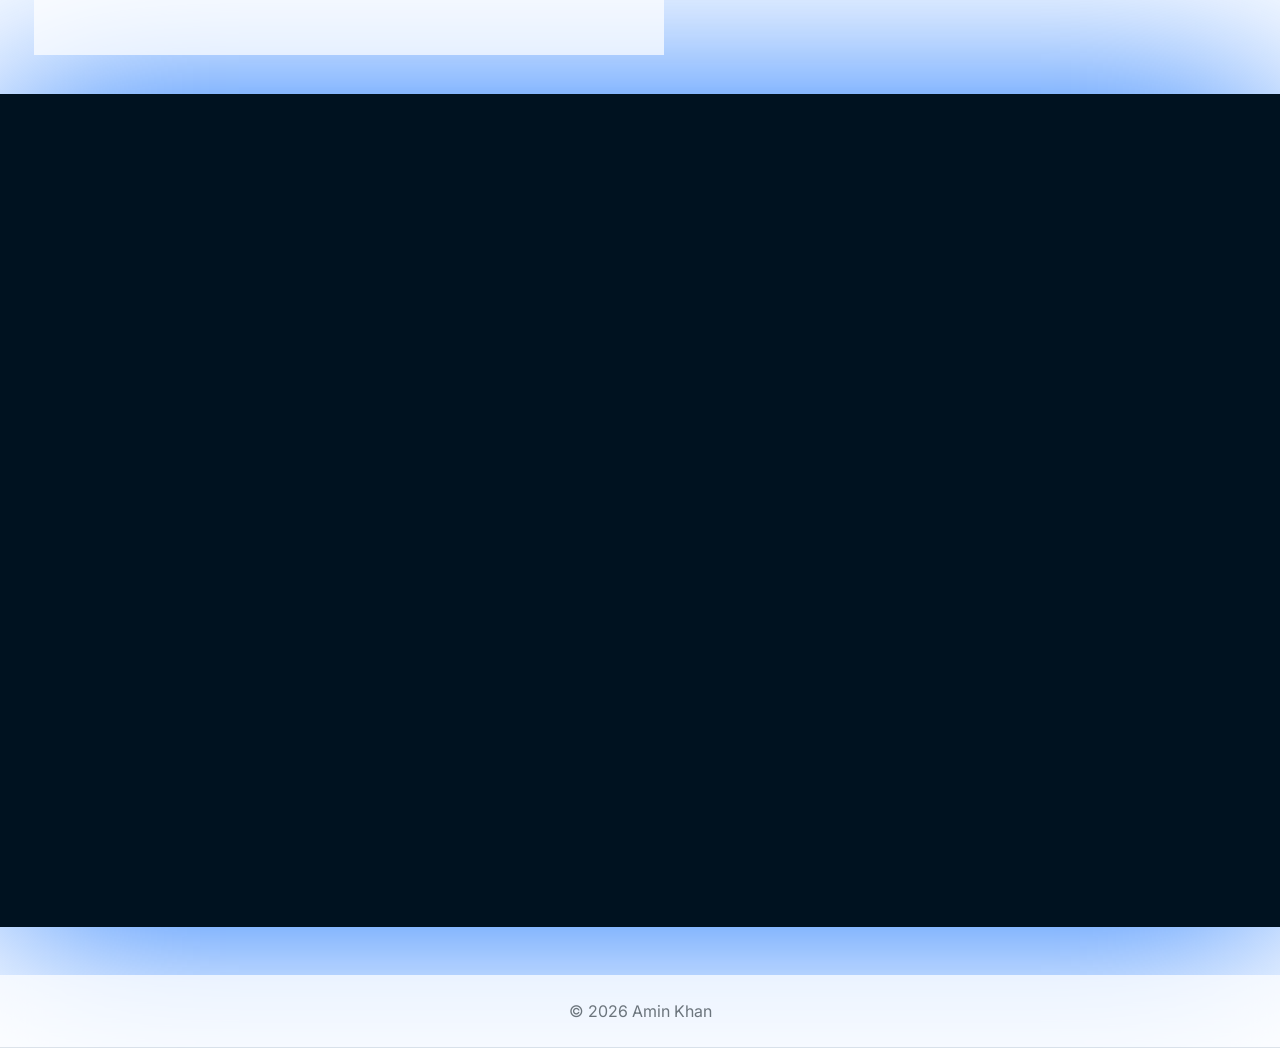
==== commit 643045c4: "Point portfolio chatbot at restored knowledge base (post ADMIN_KEY restart)" ====
--- a/index.html
+++ b/index.html
@@ -898,7 +898,7 @@
   <script>
     window.RAGForgeChatConfig = {
       apiBase: "https://ragforge-live.onrender.com",
-      collection: "col_5a3d098f_amin-portfolio-kbtxt",
+      collection: "col_7d784bc3_amin-portfolio-kbtxt",
       title: "Ask about Amin",
       subtitle: "AI assistant - answers from Amin's portfolio",
       welcomeMessage: "Hi! I'm Amin's portfolio assistant, powered by his own RAGForge system. Ask me about his projects, skills, experience, or how to hire him.",
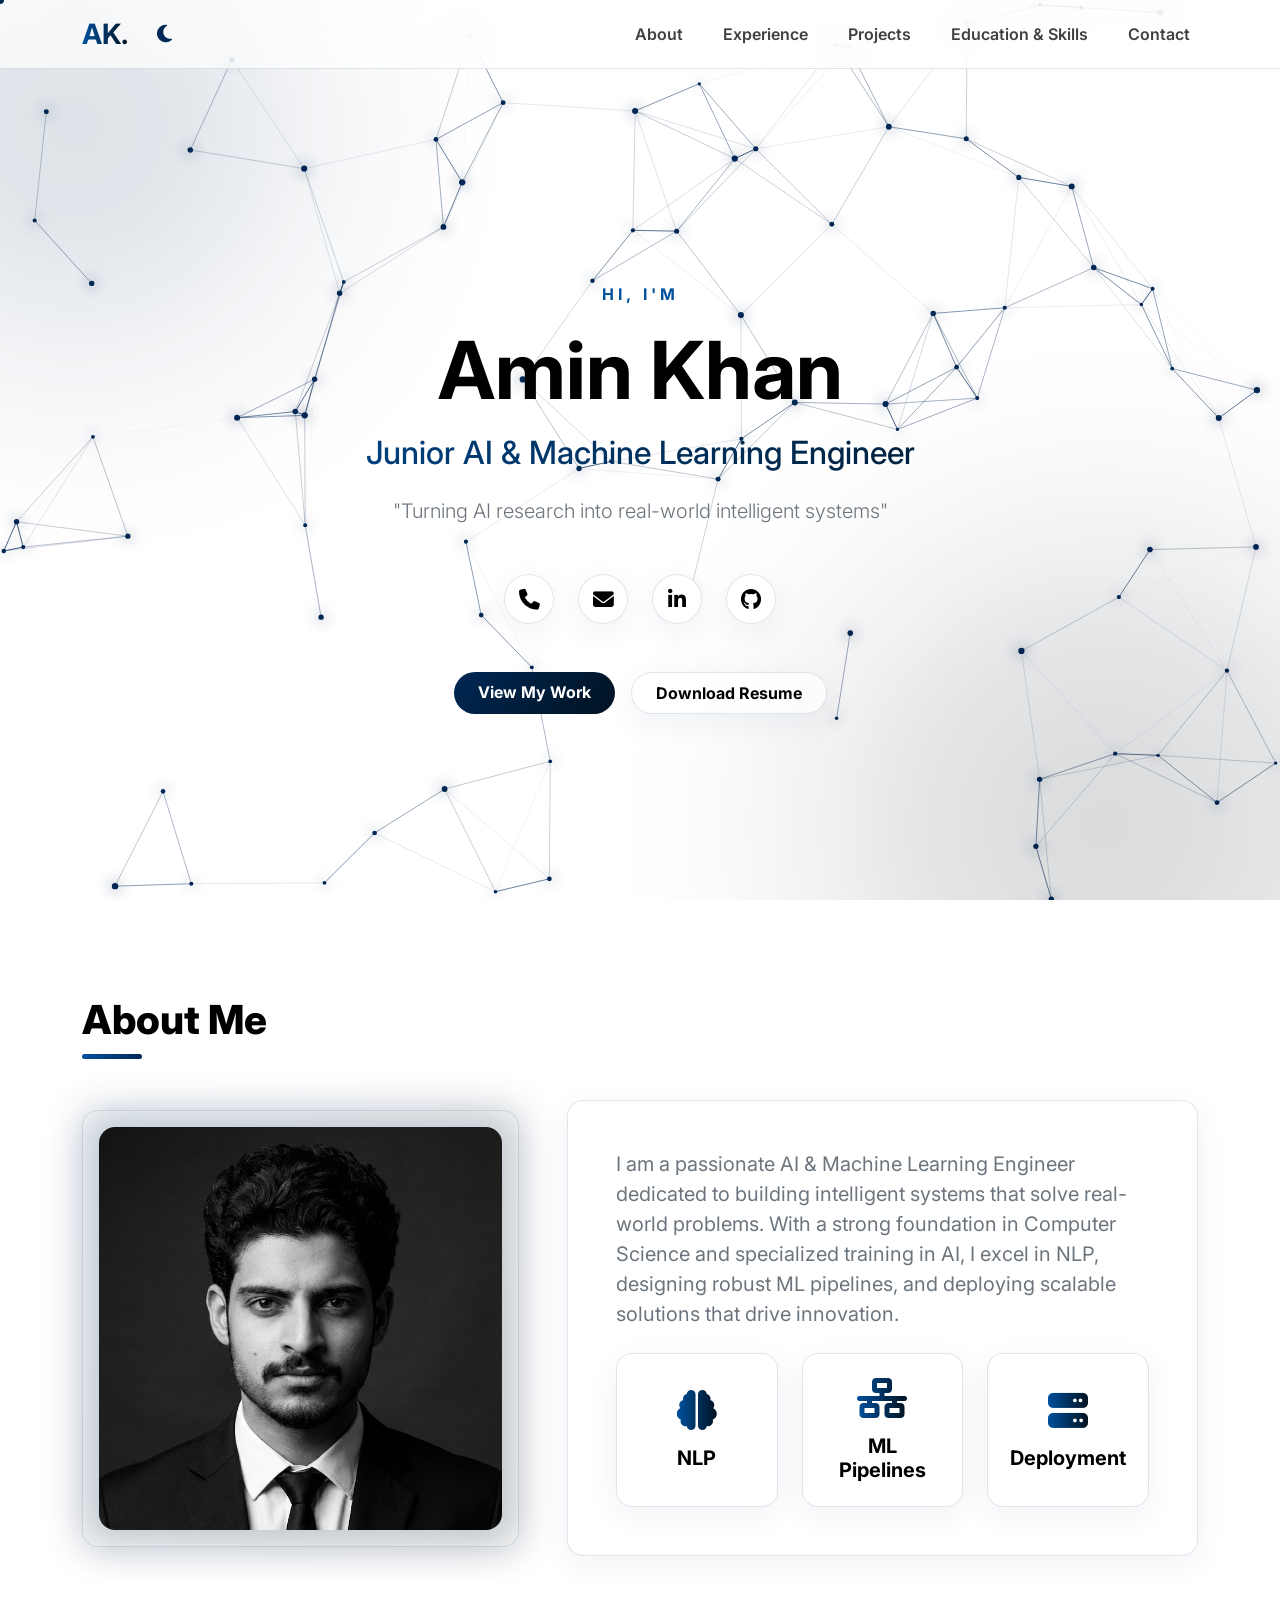
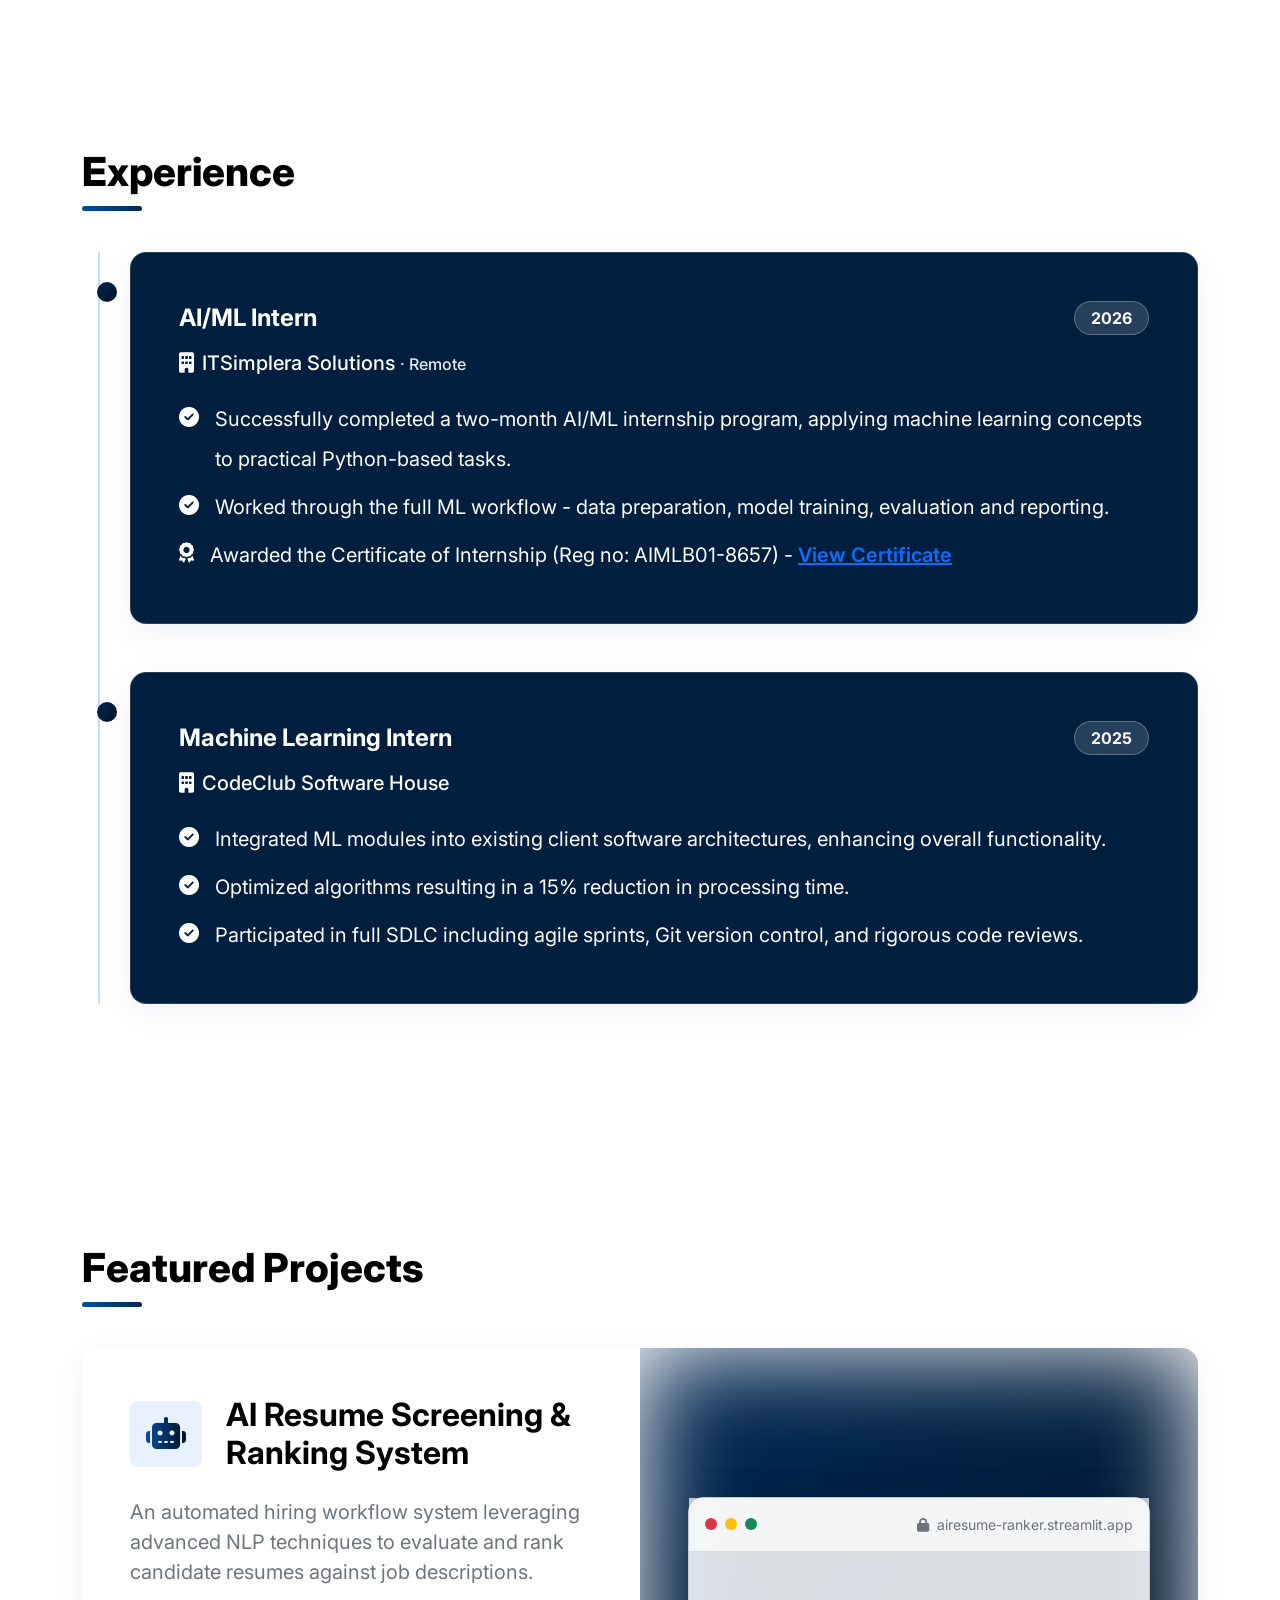
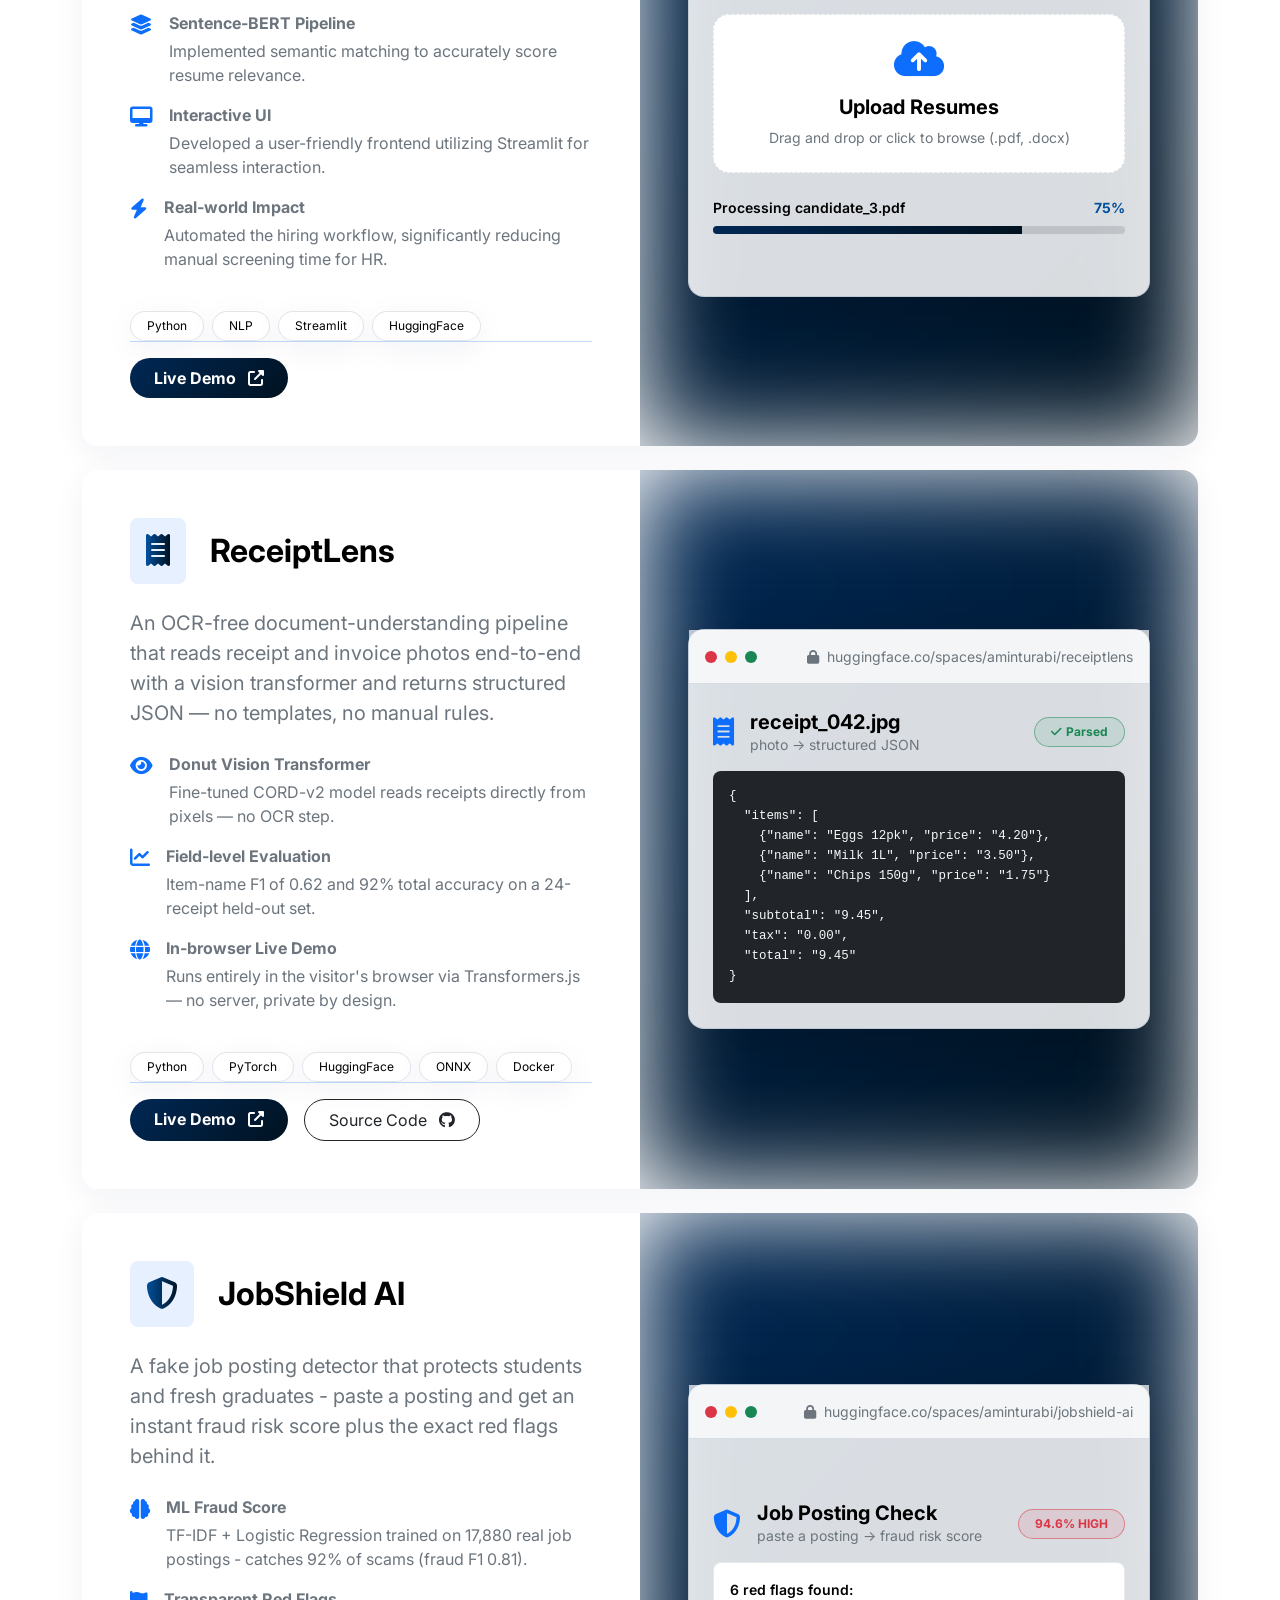
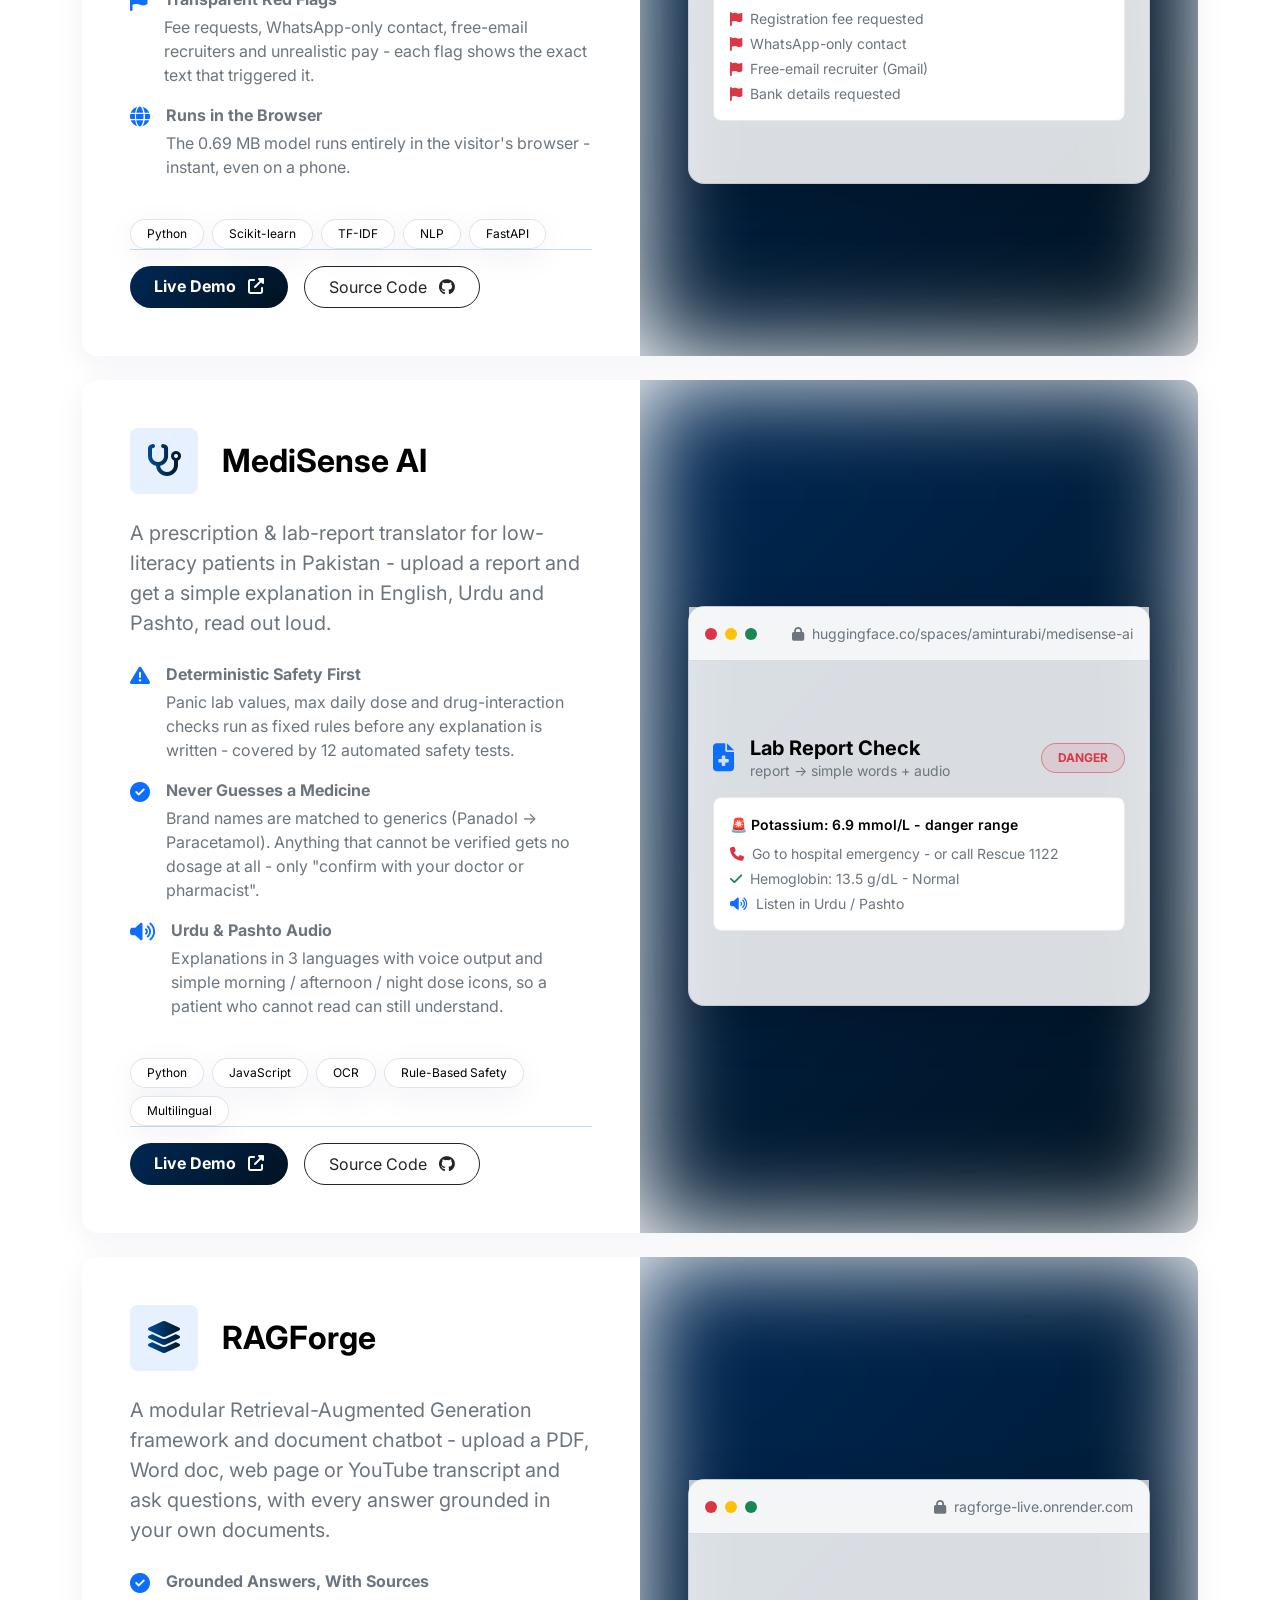
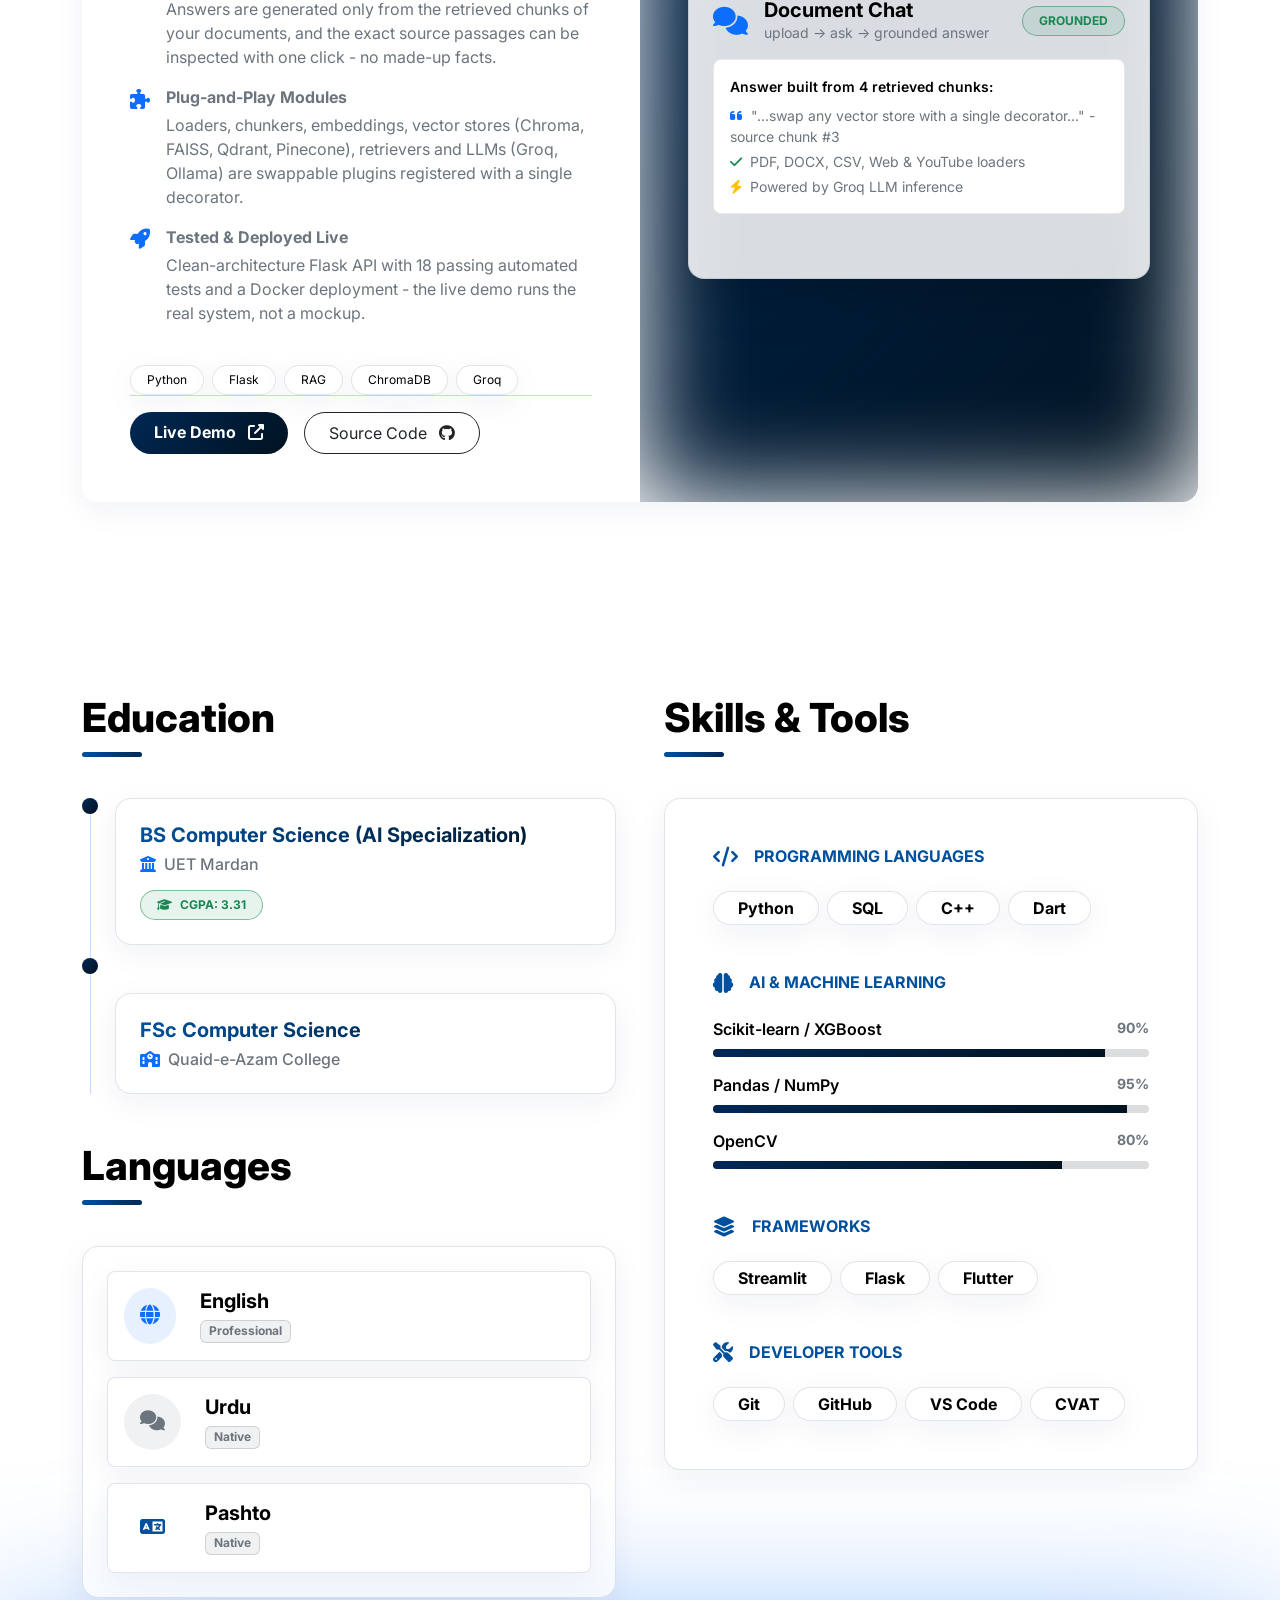
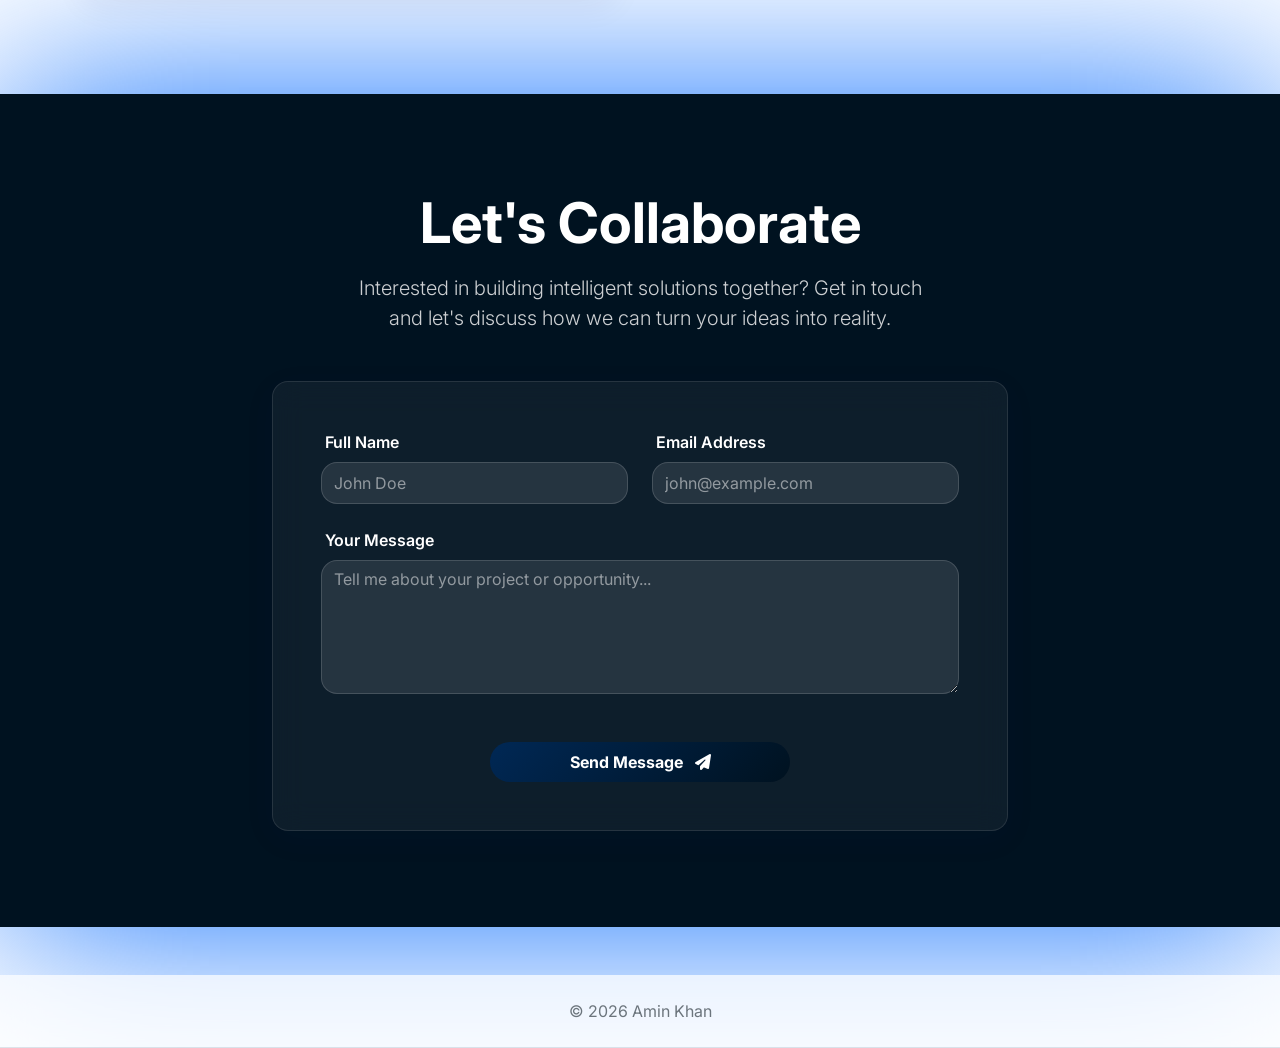
==== commit 6defbd38: "Portfolio chatbot v2 config: welcome heading, suggestion chips, new placeholder" ====
--- a/index.html
+++ b/index.html
@@ -901,8 +901,17 @@
       collection: "col_7d784bc3_amin-portfolio-kbtxt",
       title: "Ask about Amin",
       subtitle: "AI assistant - answers from Amin's portfolio",
-      welcomeMessage: "Hi! I'm Amin's portfolio assistant, powered by his own RAGForge system. Ask me about his projects, skills, experience, or how to hire him.",
-      placeholder: "e.g. What projects has Amin built?",
+      welcomeHeading: "Hey, I'm Amin AI.",
+      welcomeMessage: "Your guide to Amin's projects, technical skills, experience, and professional journey - powered by his own RAGForge system.",
+      suggestions: [
+        "What projects has Amin built?",
+        "What are Amin's AI/ML skills?",
+        "How can I hire Amin?",
+        "Can Amin build a chatbot for my business?",
+        "Tell me about Amin's education and experience.",
+        "Is Amin available for remote work?"
+      ],
+      placeholder: "Ask me anything about Amin...",
       primaryColor: "#0d6efd",
       position: "right"
     };
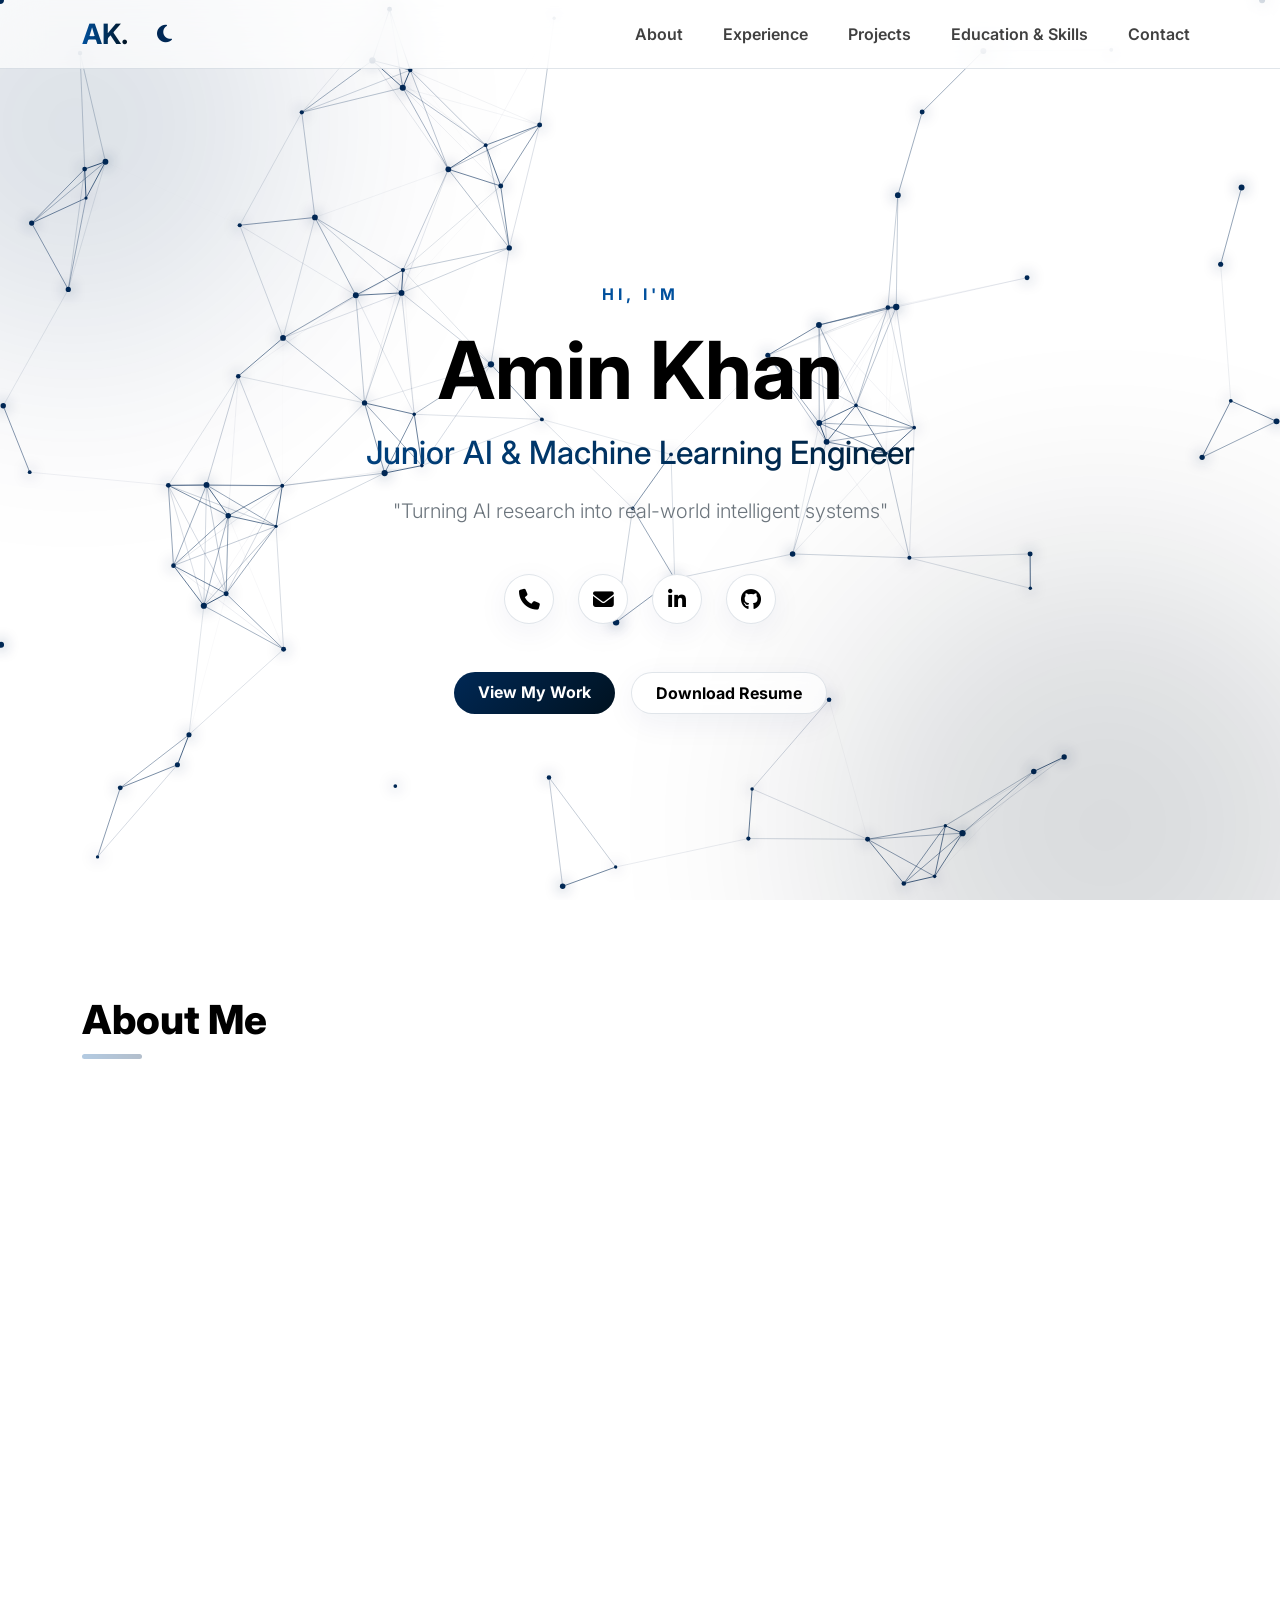
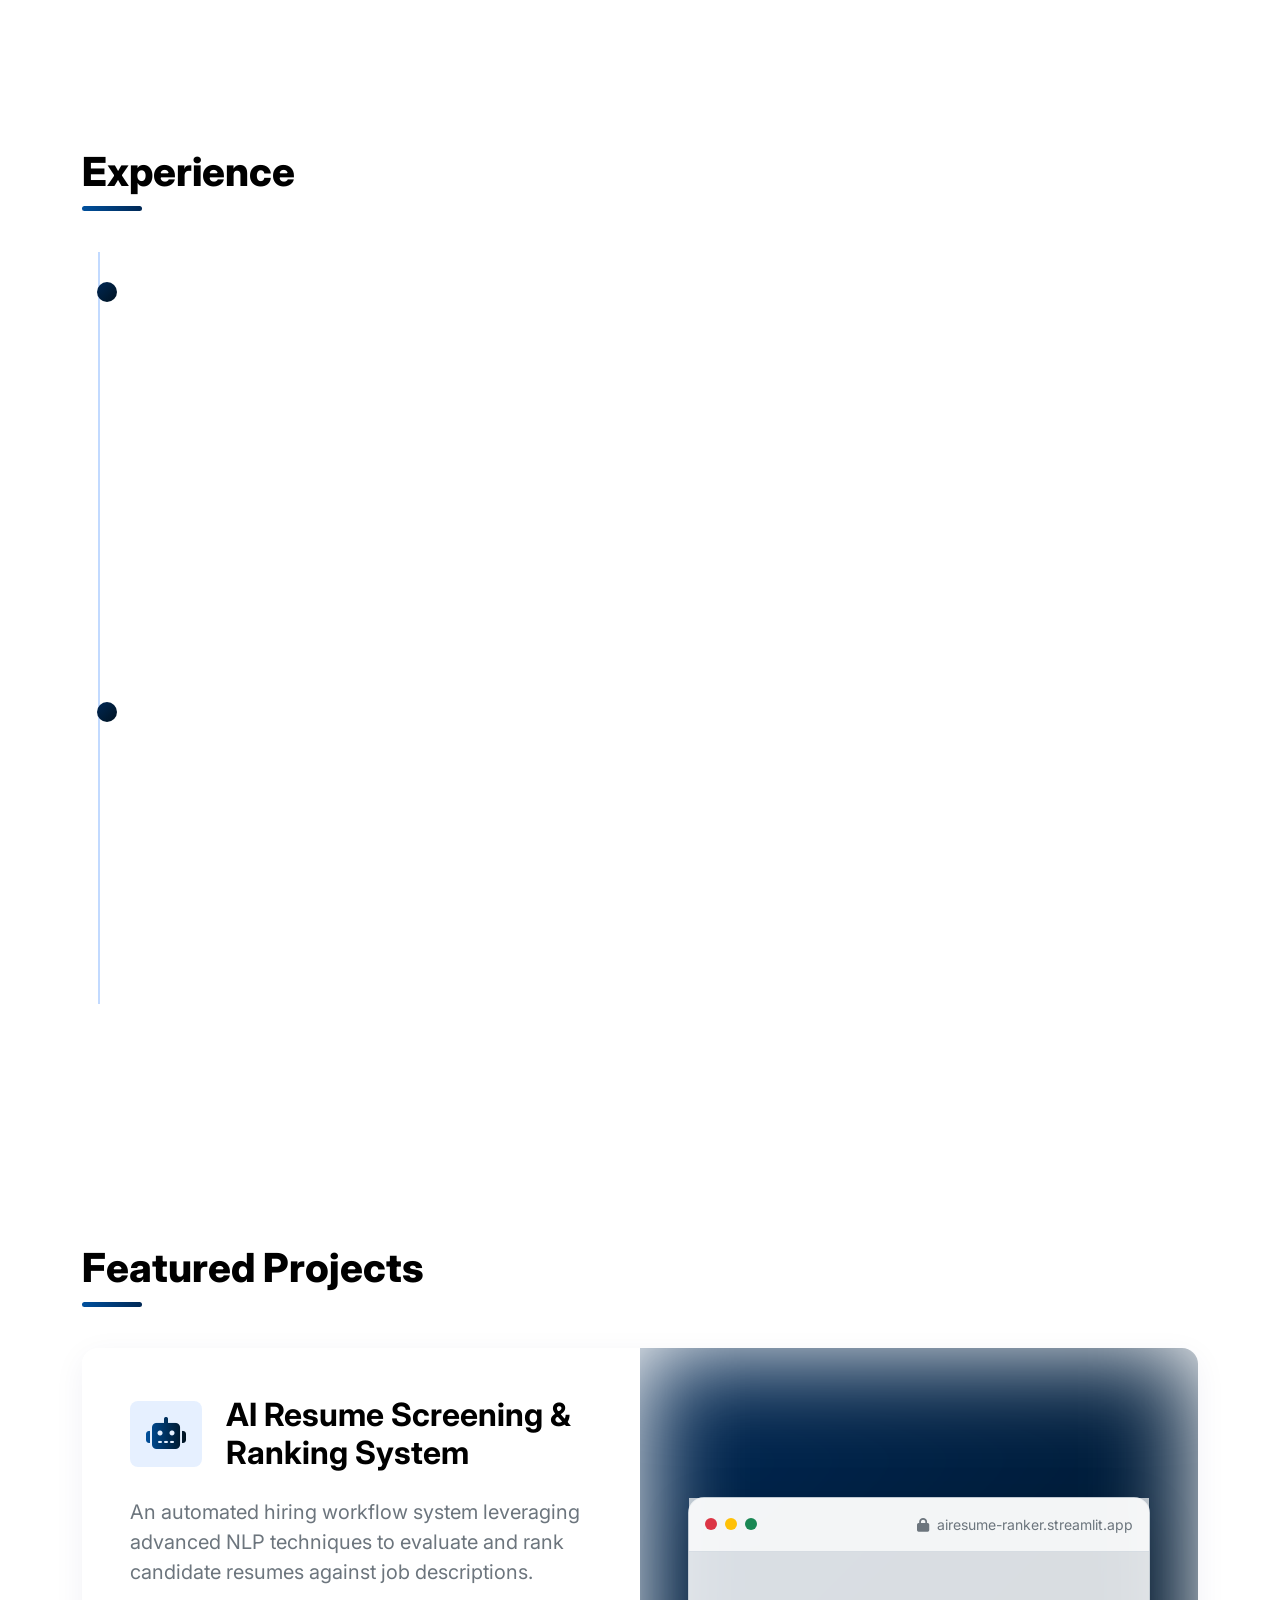
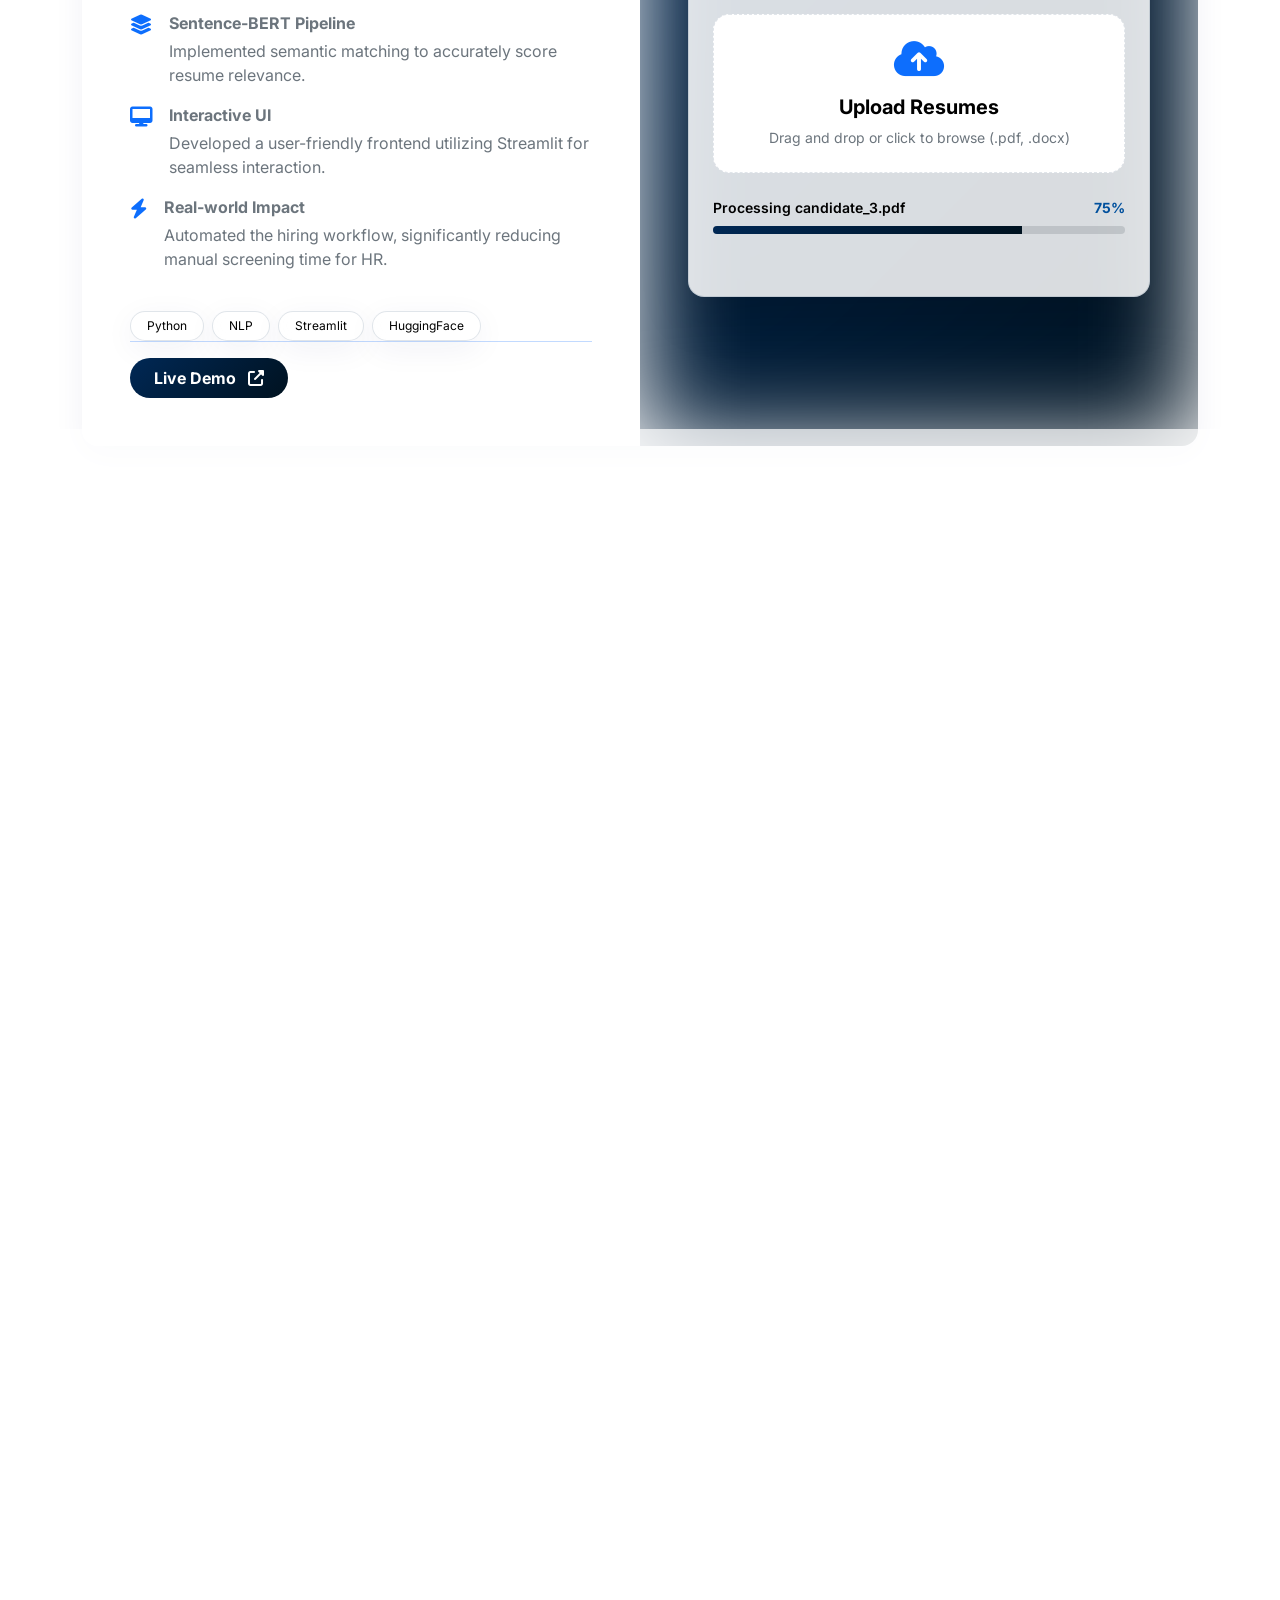
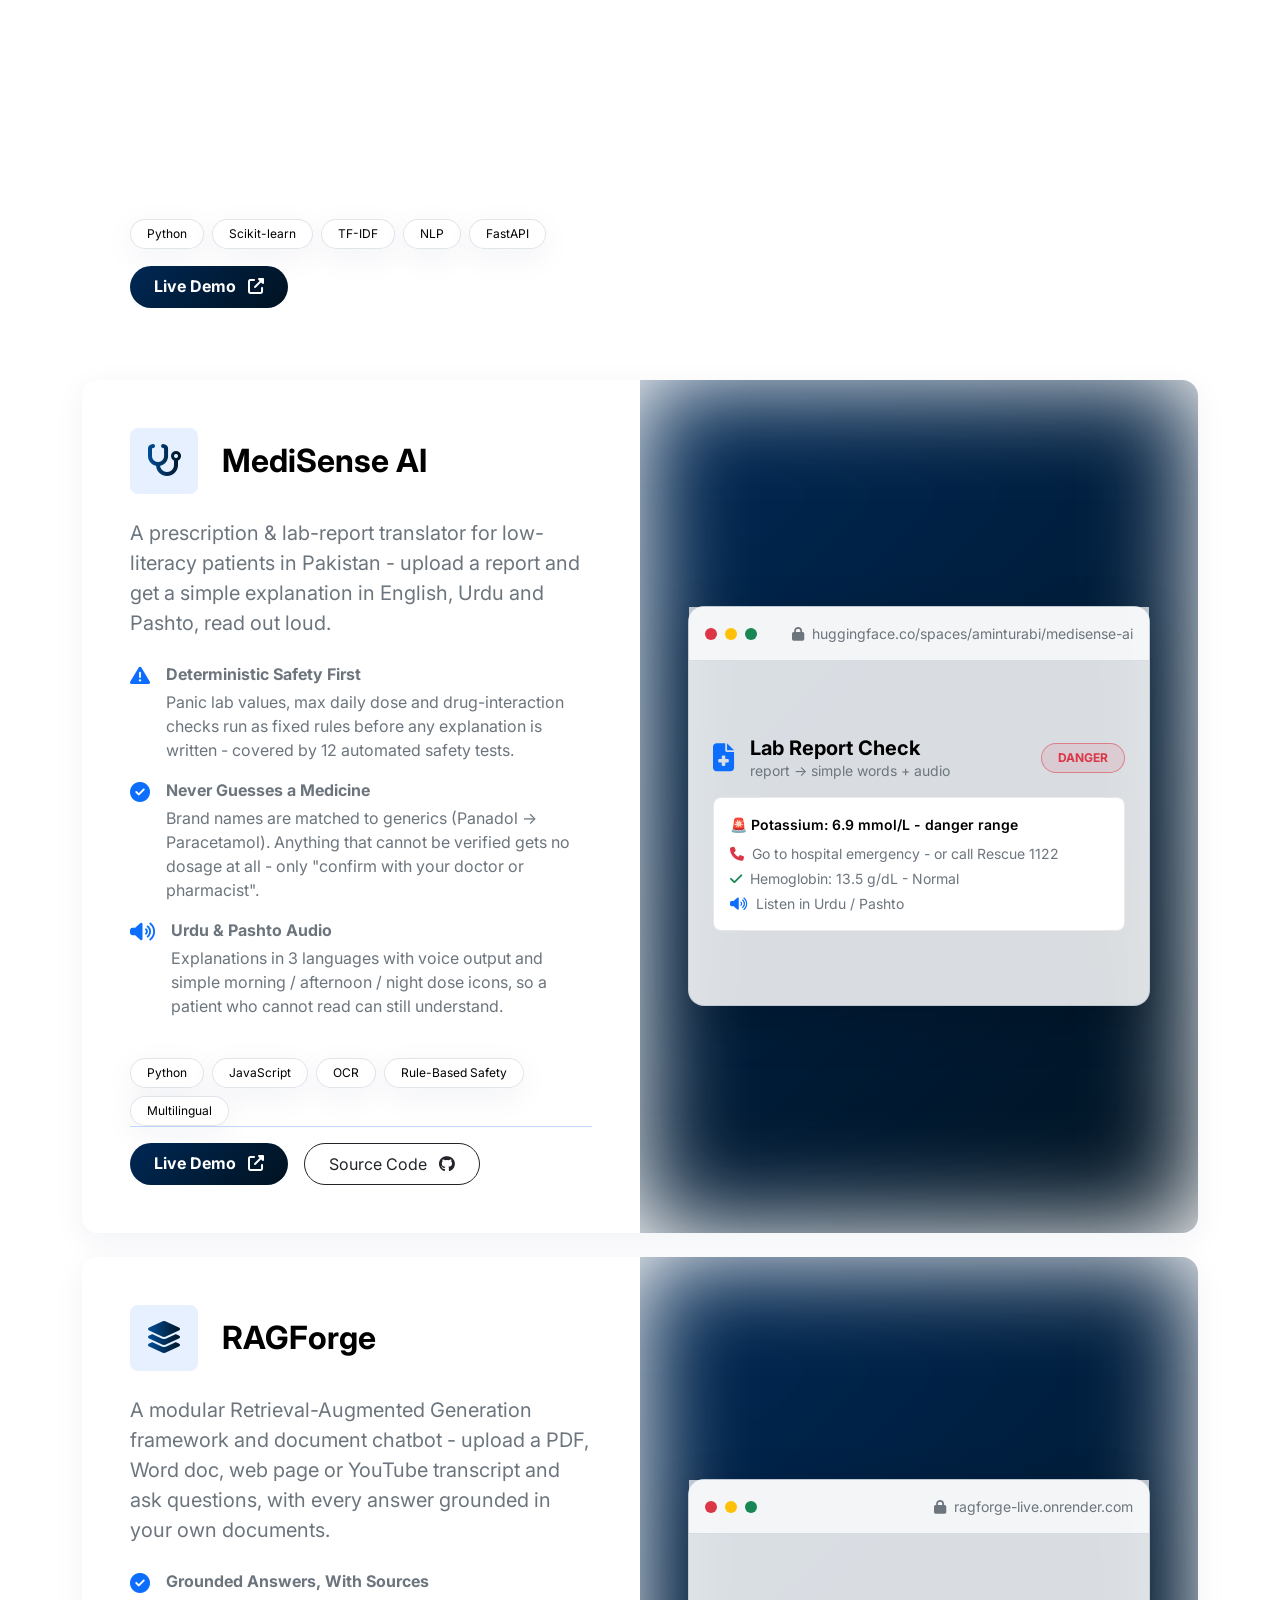
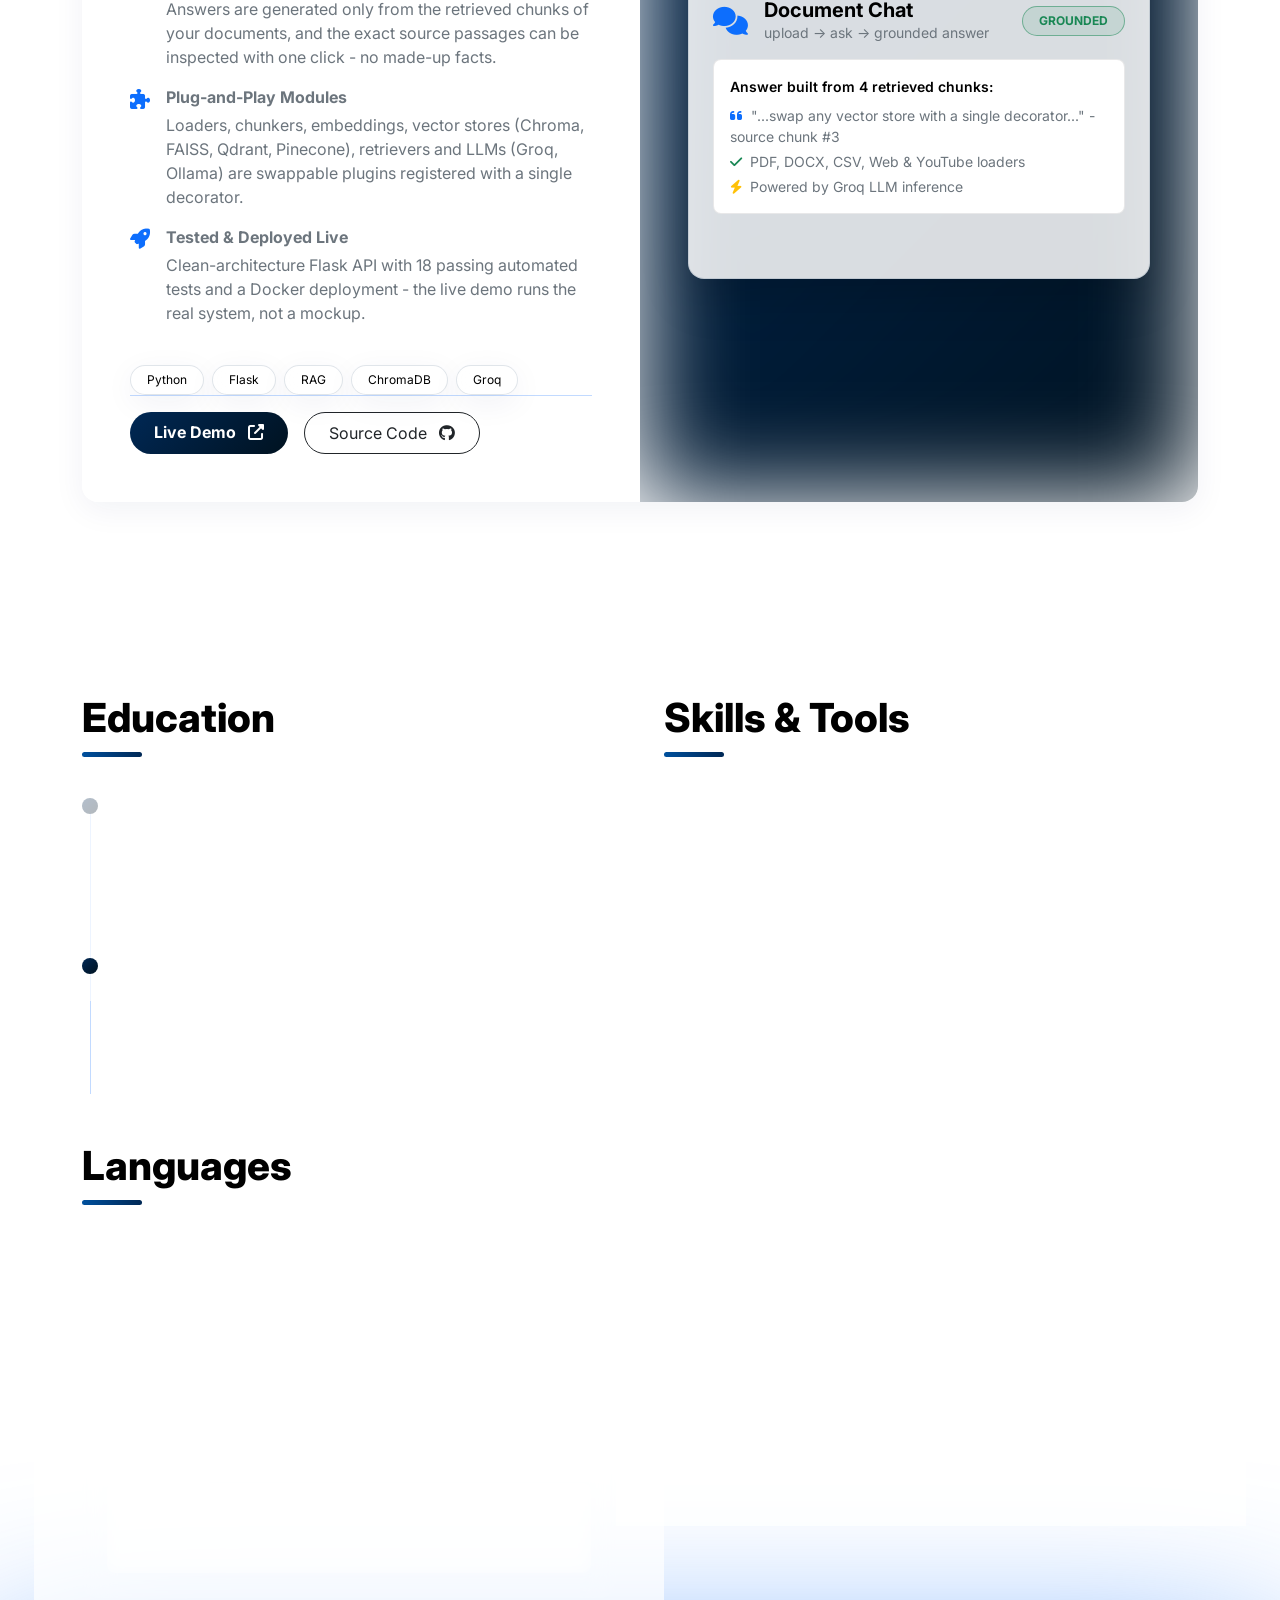
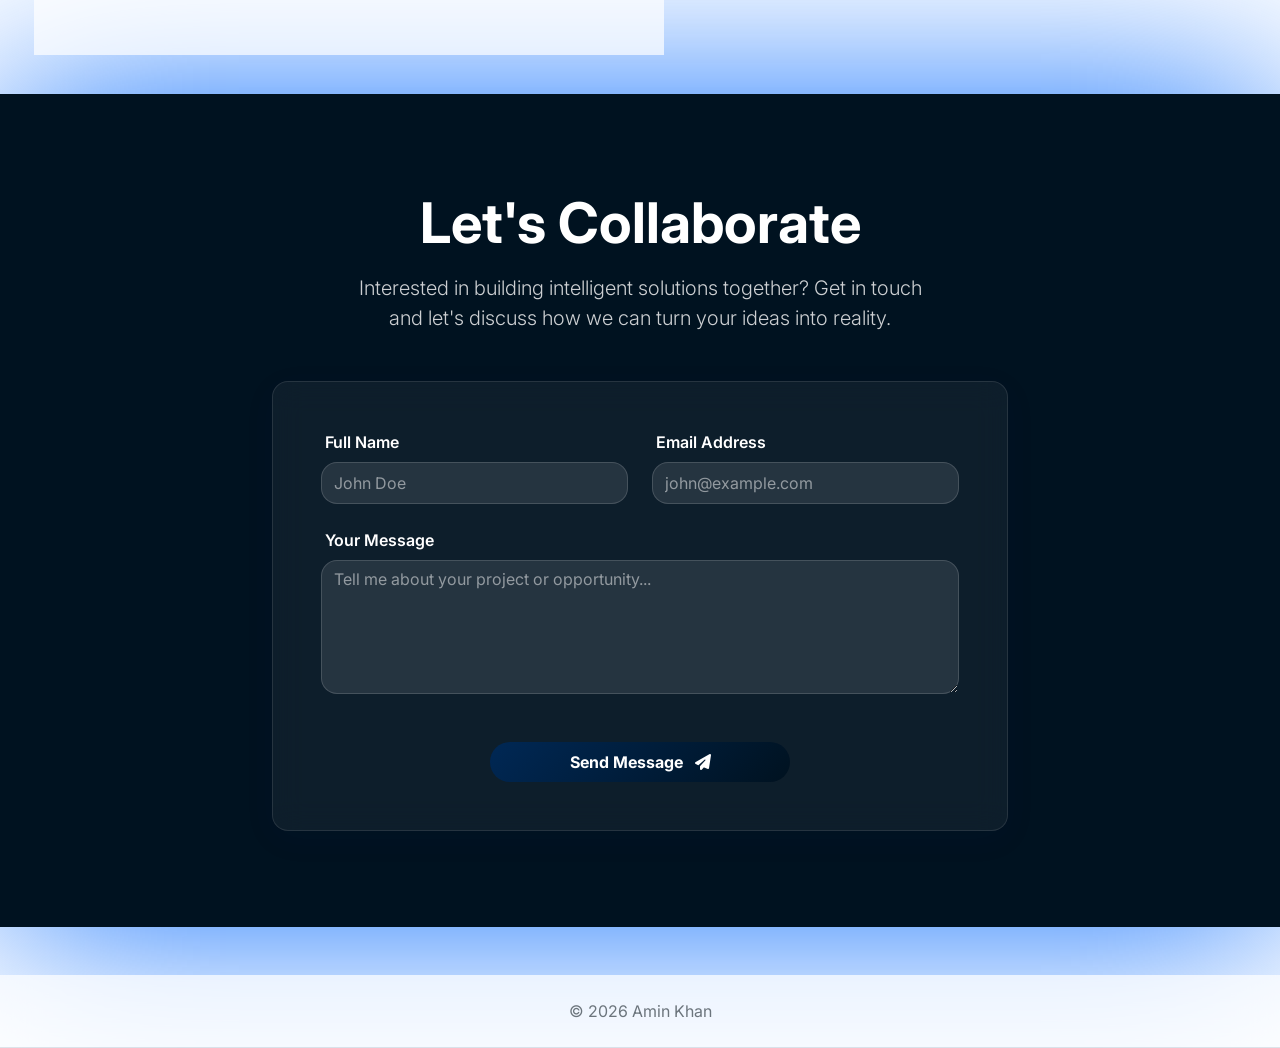
==== commit 80fc314b: "Point portfolio chatbot at restored KB after widget v2 deploy restart" ====
--- a/index.html
+++ b/index.html
@@ -898,7 +898,7 @@
   <script>
     window.RAGForgeChatConfig = {
       apiBase: "https://ragforge-live.onrender.com",
-      collection: "col_7d784bc3_amin-portfolio-kbtxt",
+      collection: "col_c289e232_amin-portfolio-kbtxt",
       title: "Ask about Amin",
       subtitle: "AI assistant - answers from Amin's portfolio",
       welcomeHeading: "Hey, I'm Amin AI.",
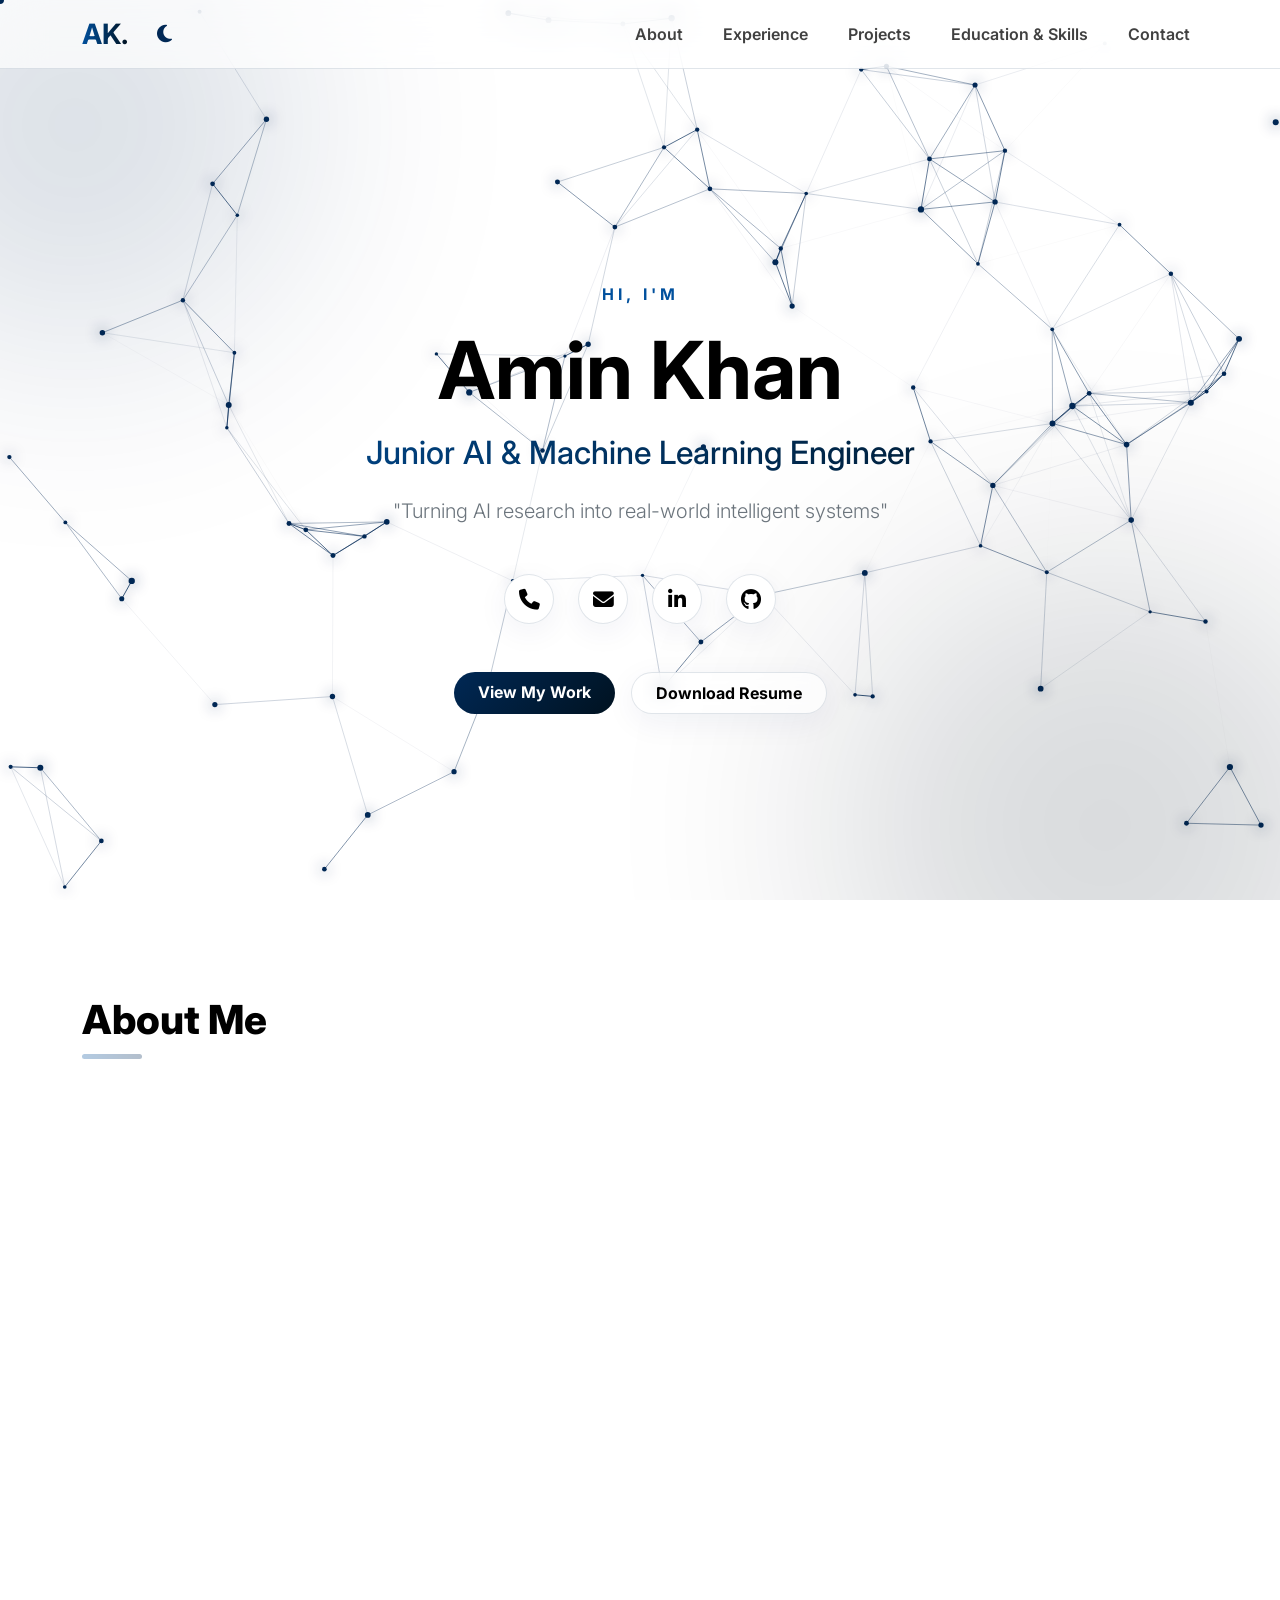
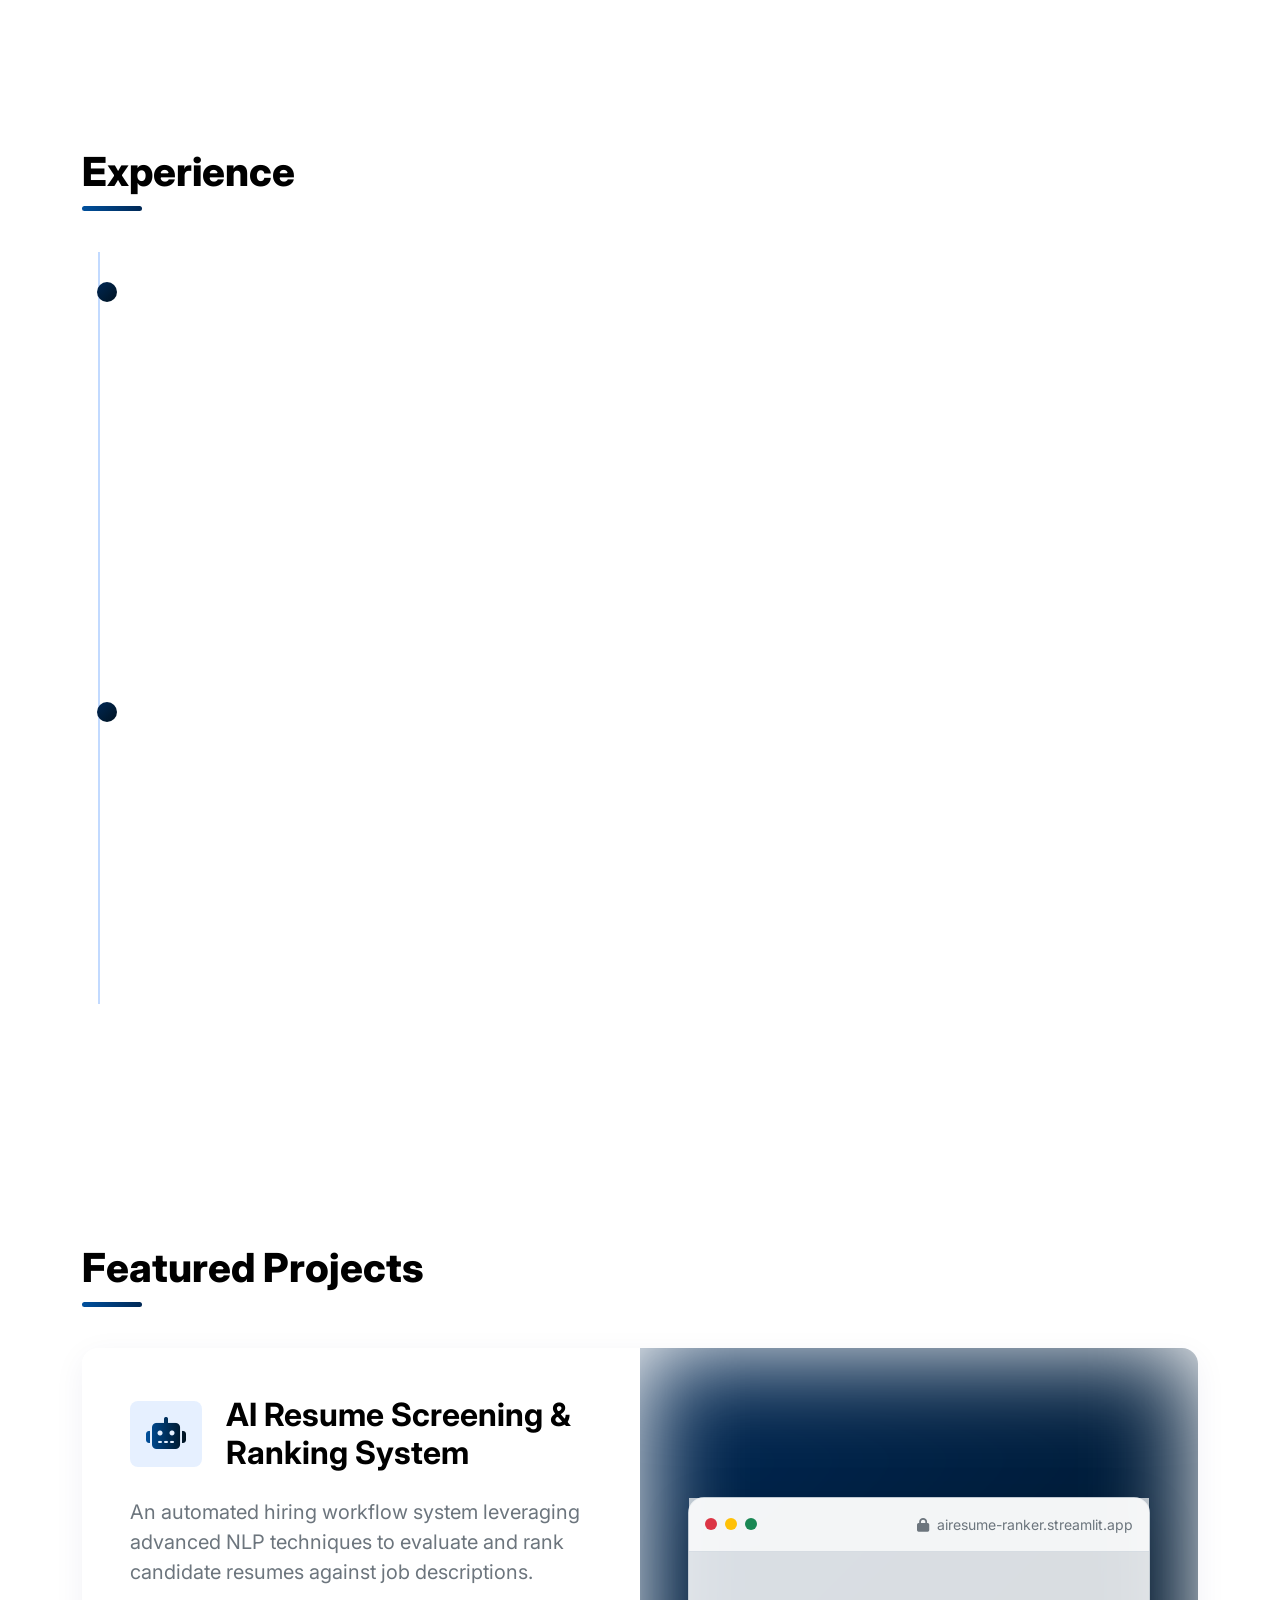
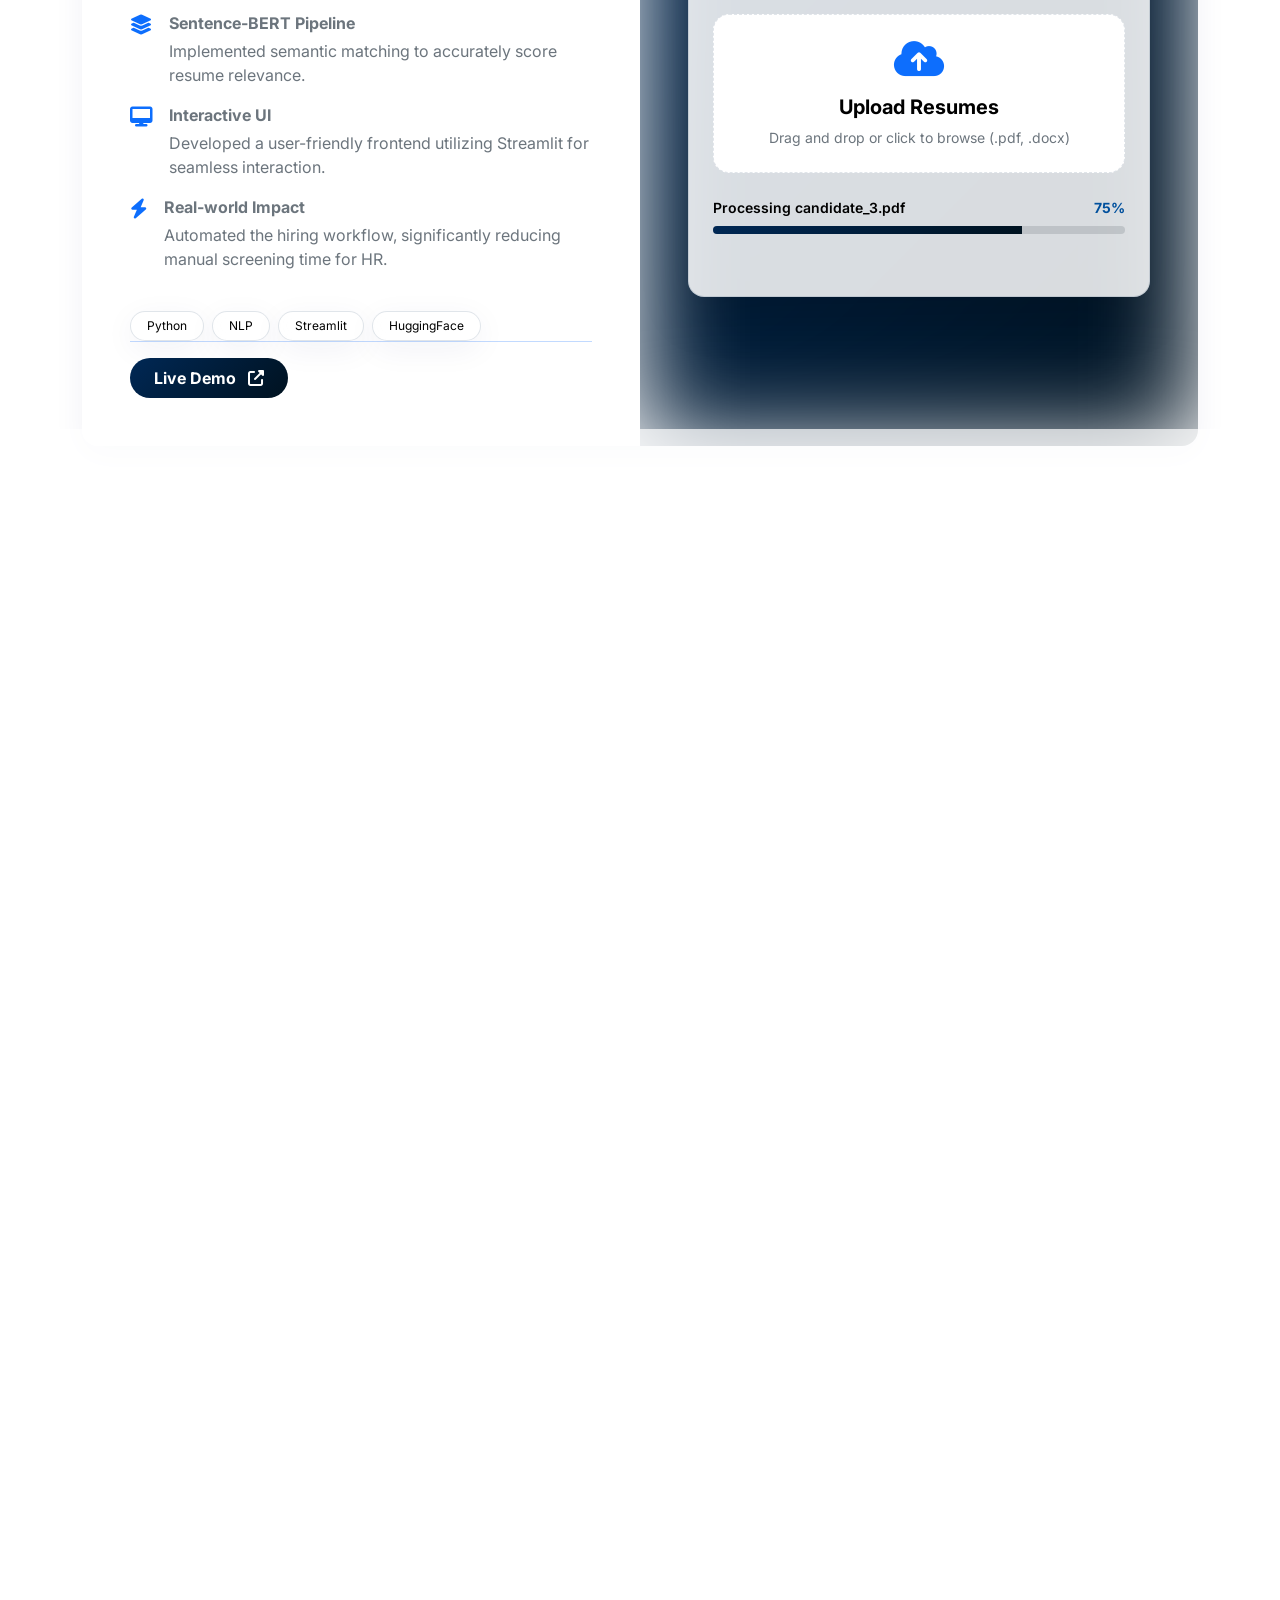
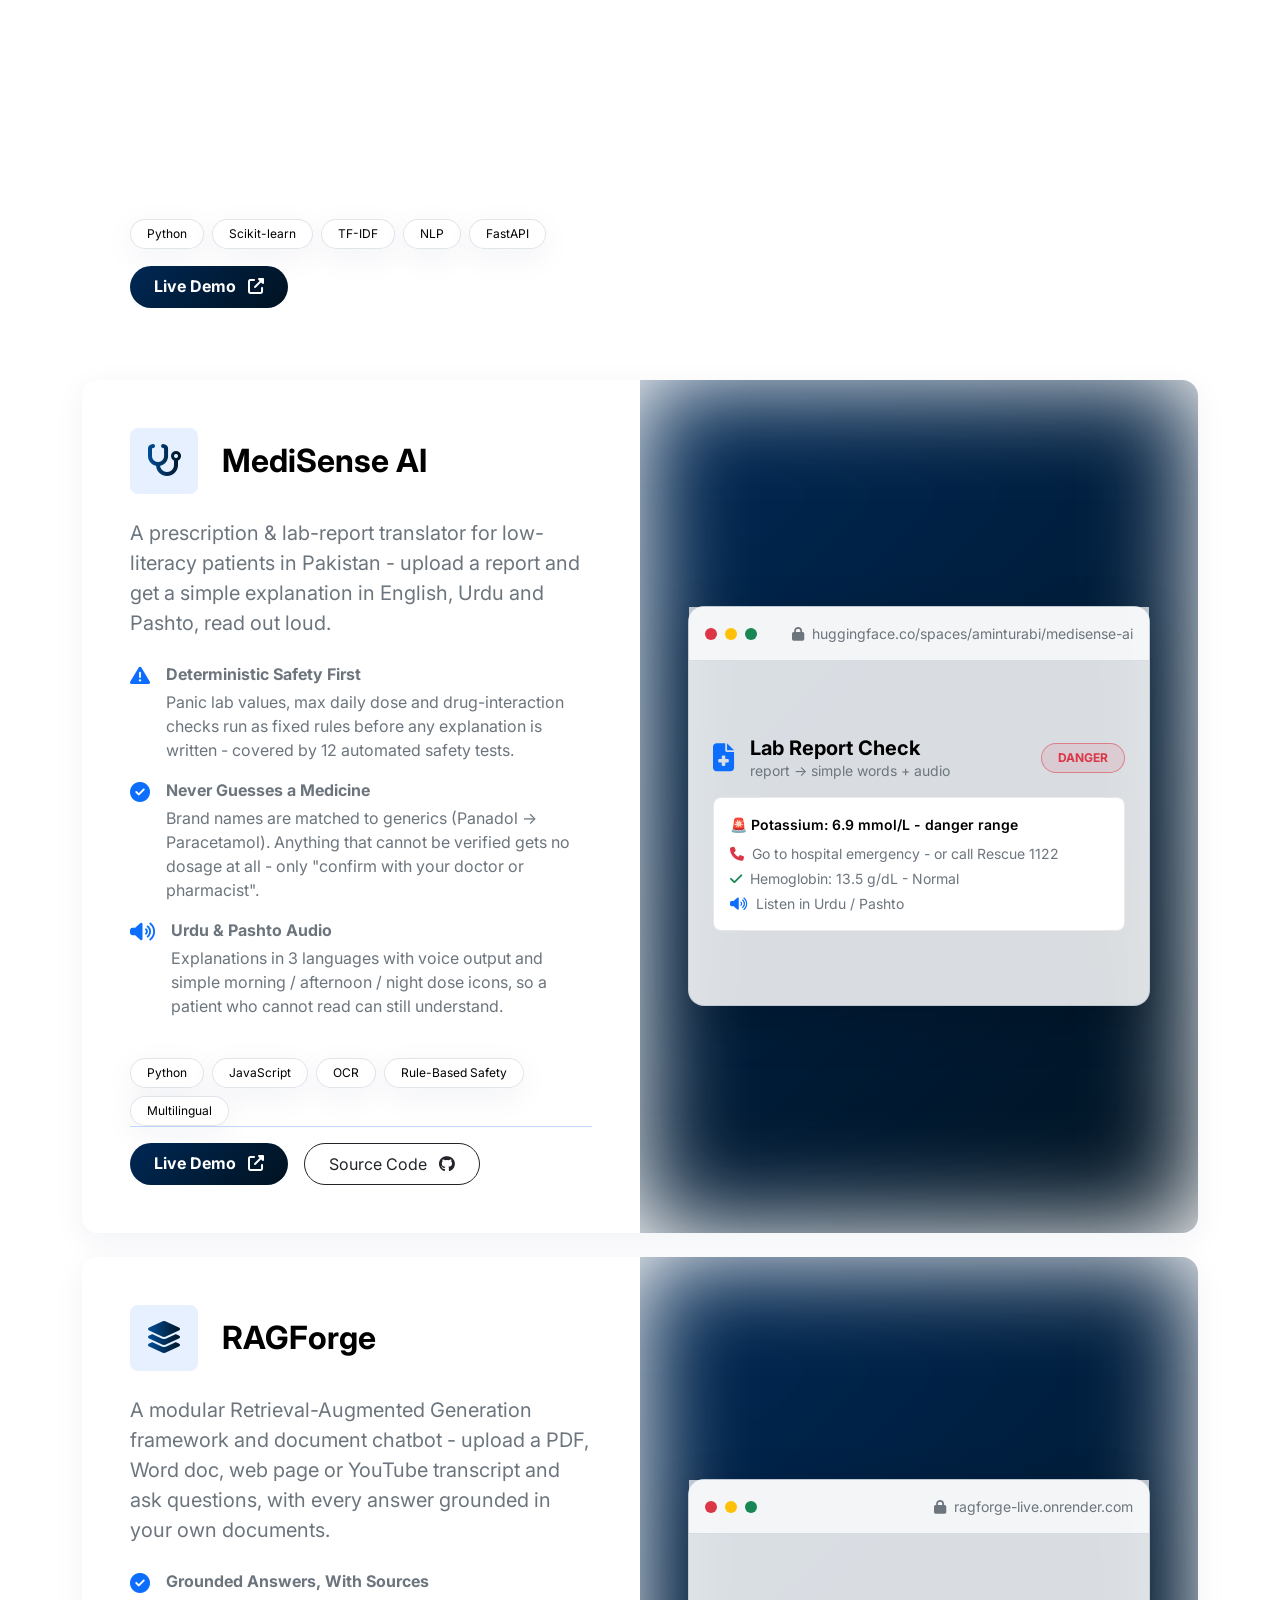
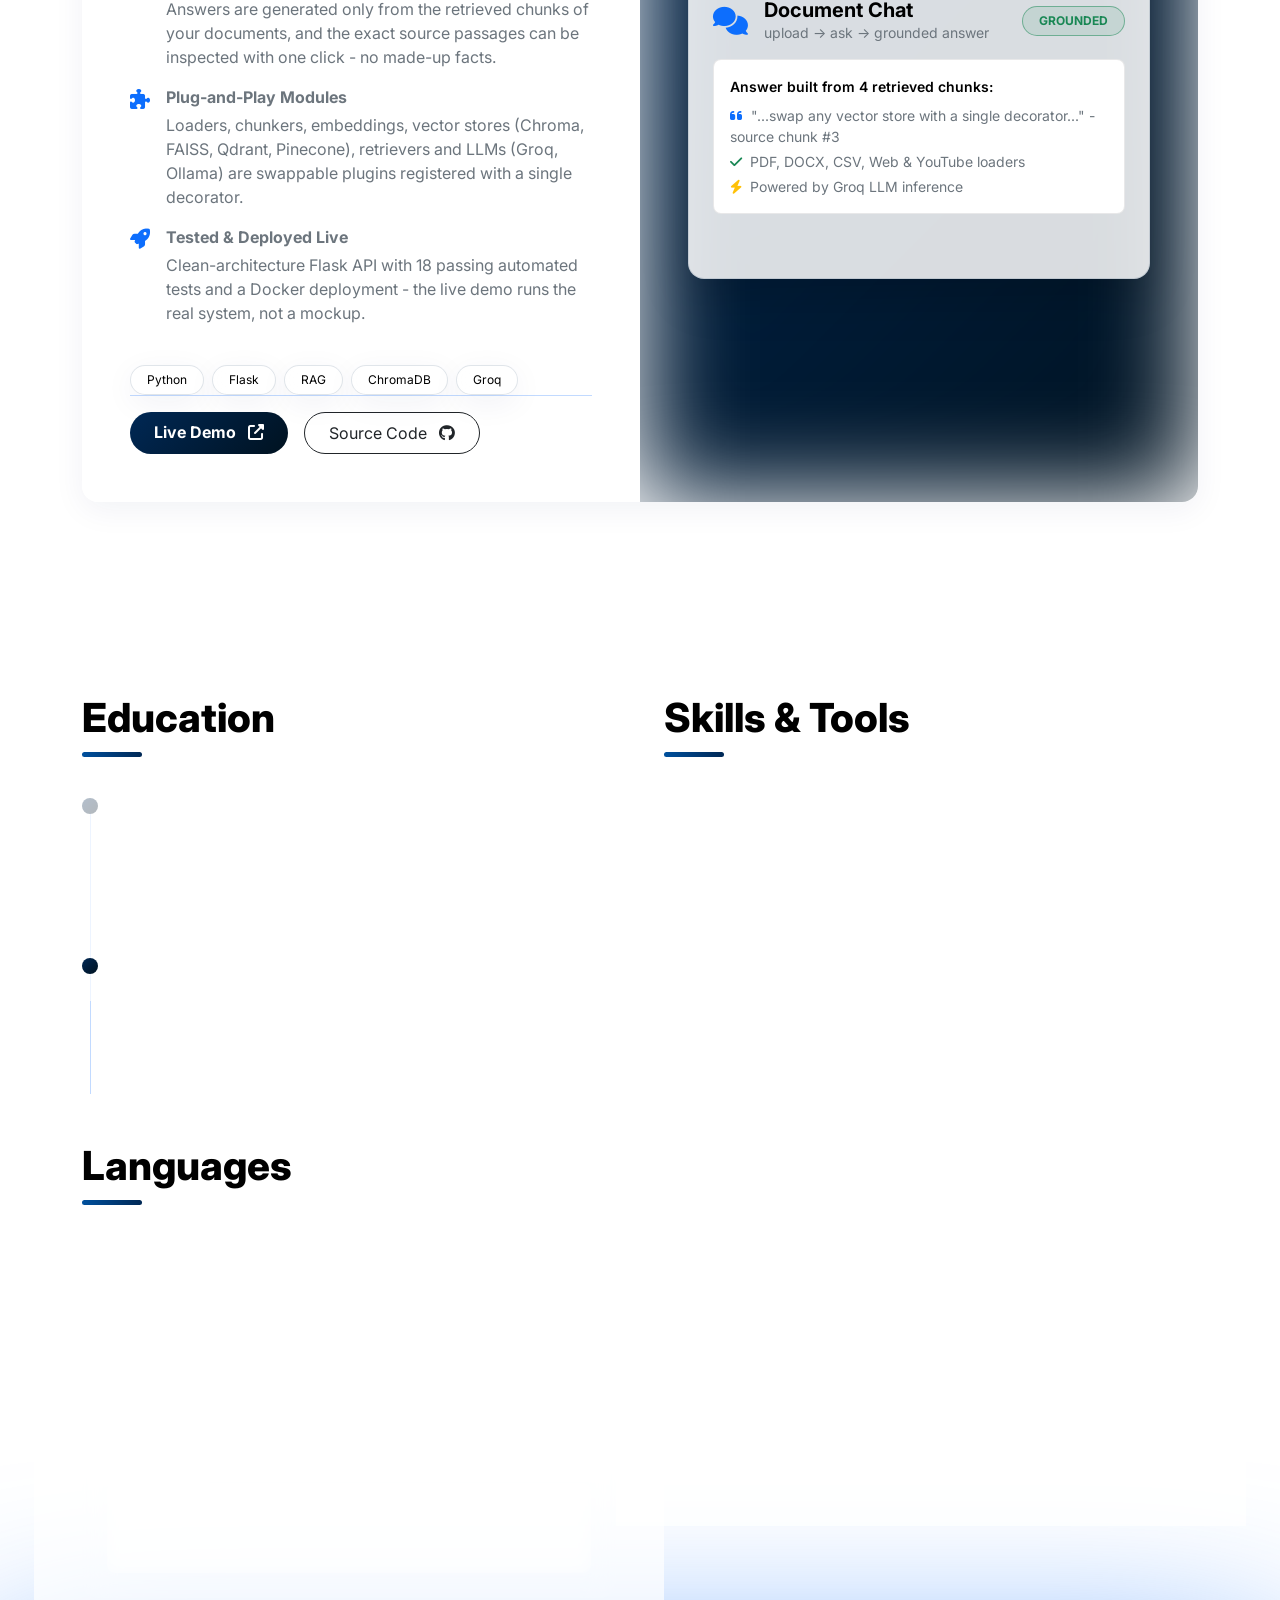
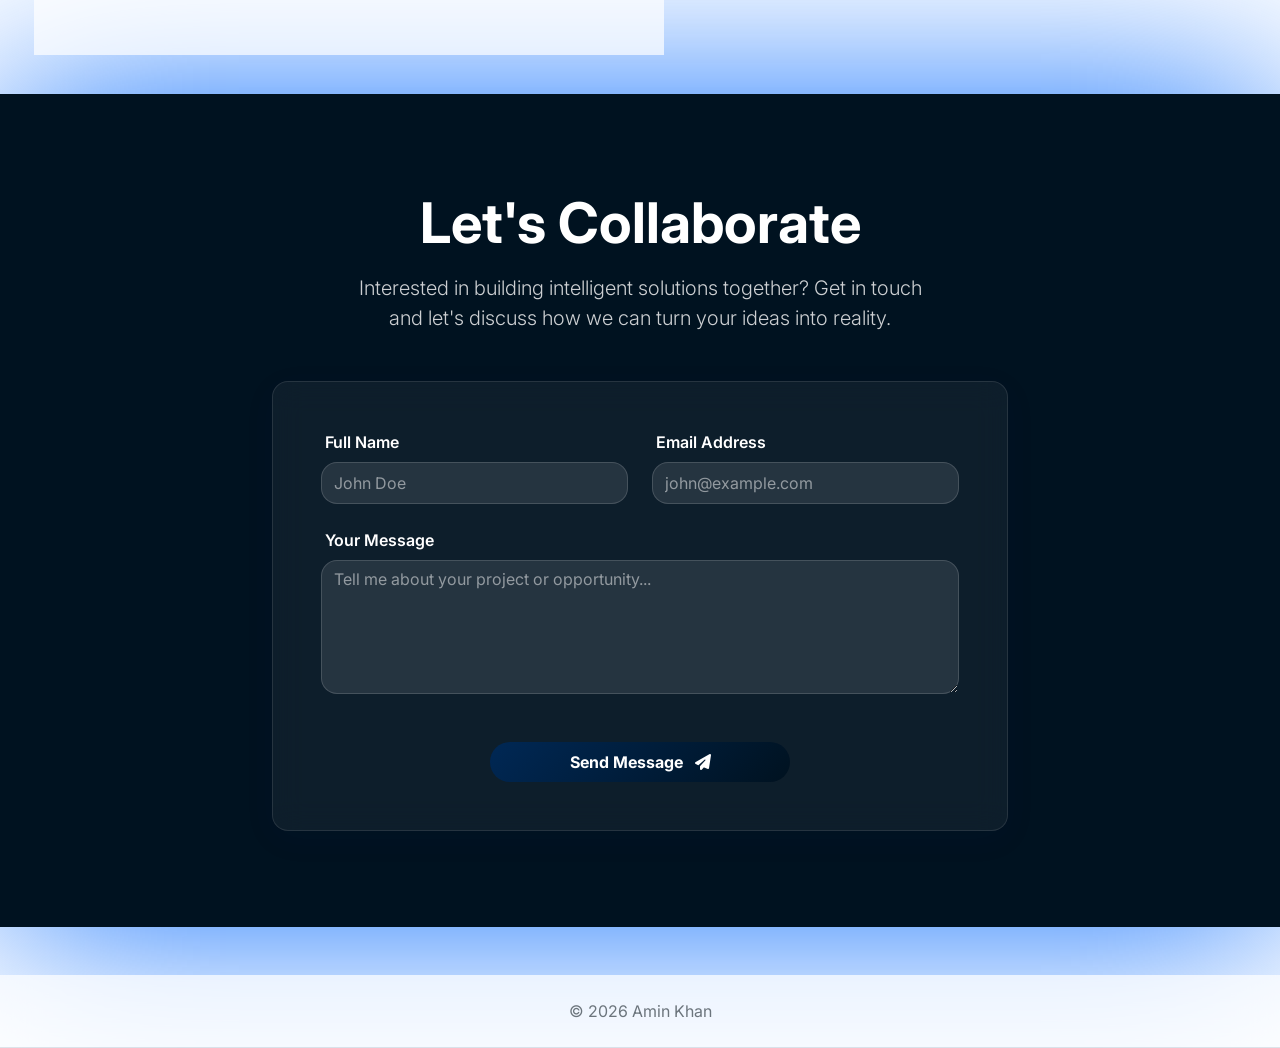
==== commit 17cbd960: "Point portfolio chatbot at restored KB after Supabase-store deploy restart" ====
--- a/index.html
+++ b/index.html
@@ -898,7 +898,7 @@
   <script>
     window.RAGForgeChatConfig = {
       apiBase: "https://ragforge-live.onrender.com",
-      collection: "col_c289e232_amin-portfolio-kbtxt",
+      collection: "col_ce1b6e5f_amin-portfolio-kbtxt",
       title: "Ask about Amin",
       subtitle: "AI assistant - answers from Amin's portfolio",
       welcomeHeading: "Hey, I'm Amin AI.",
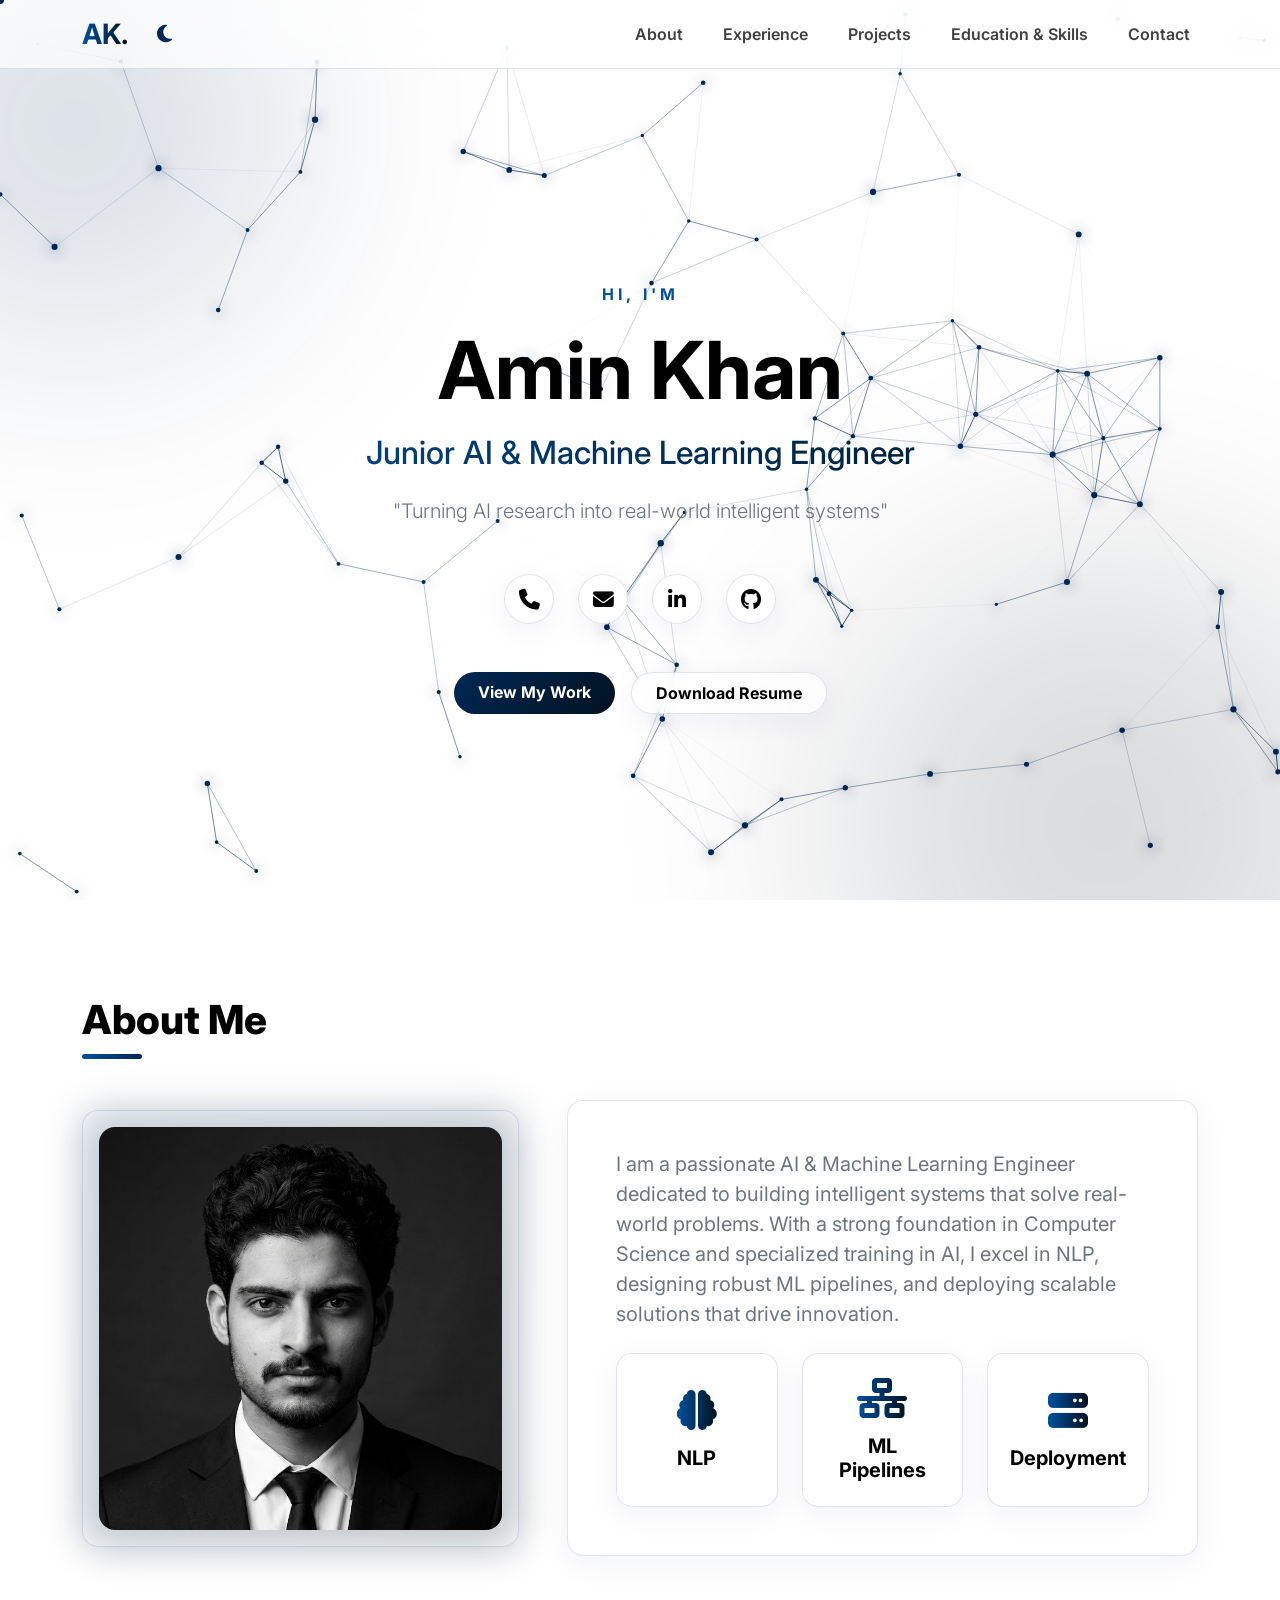
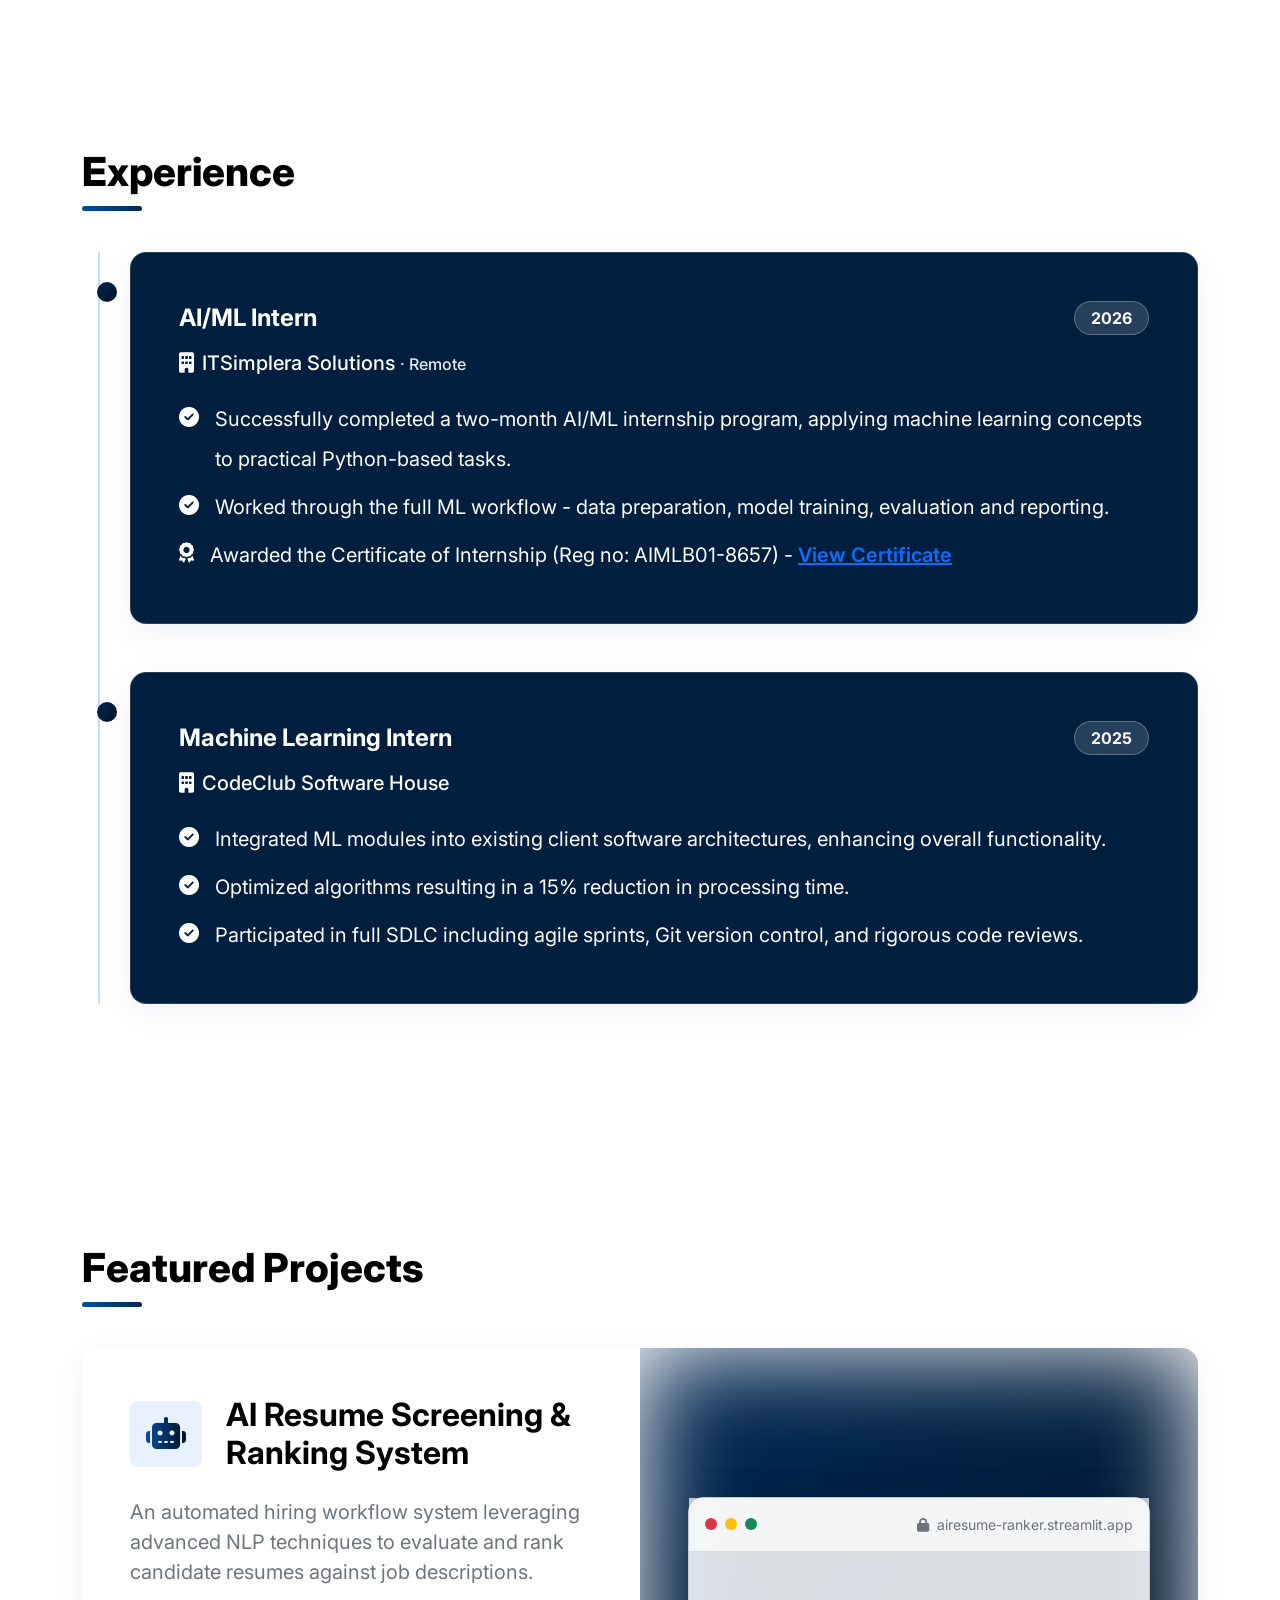
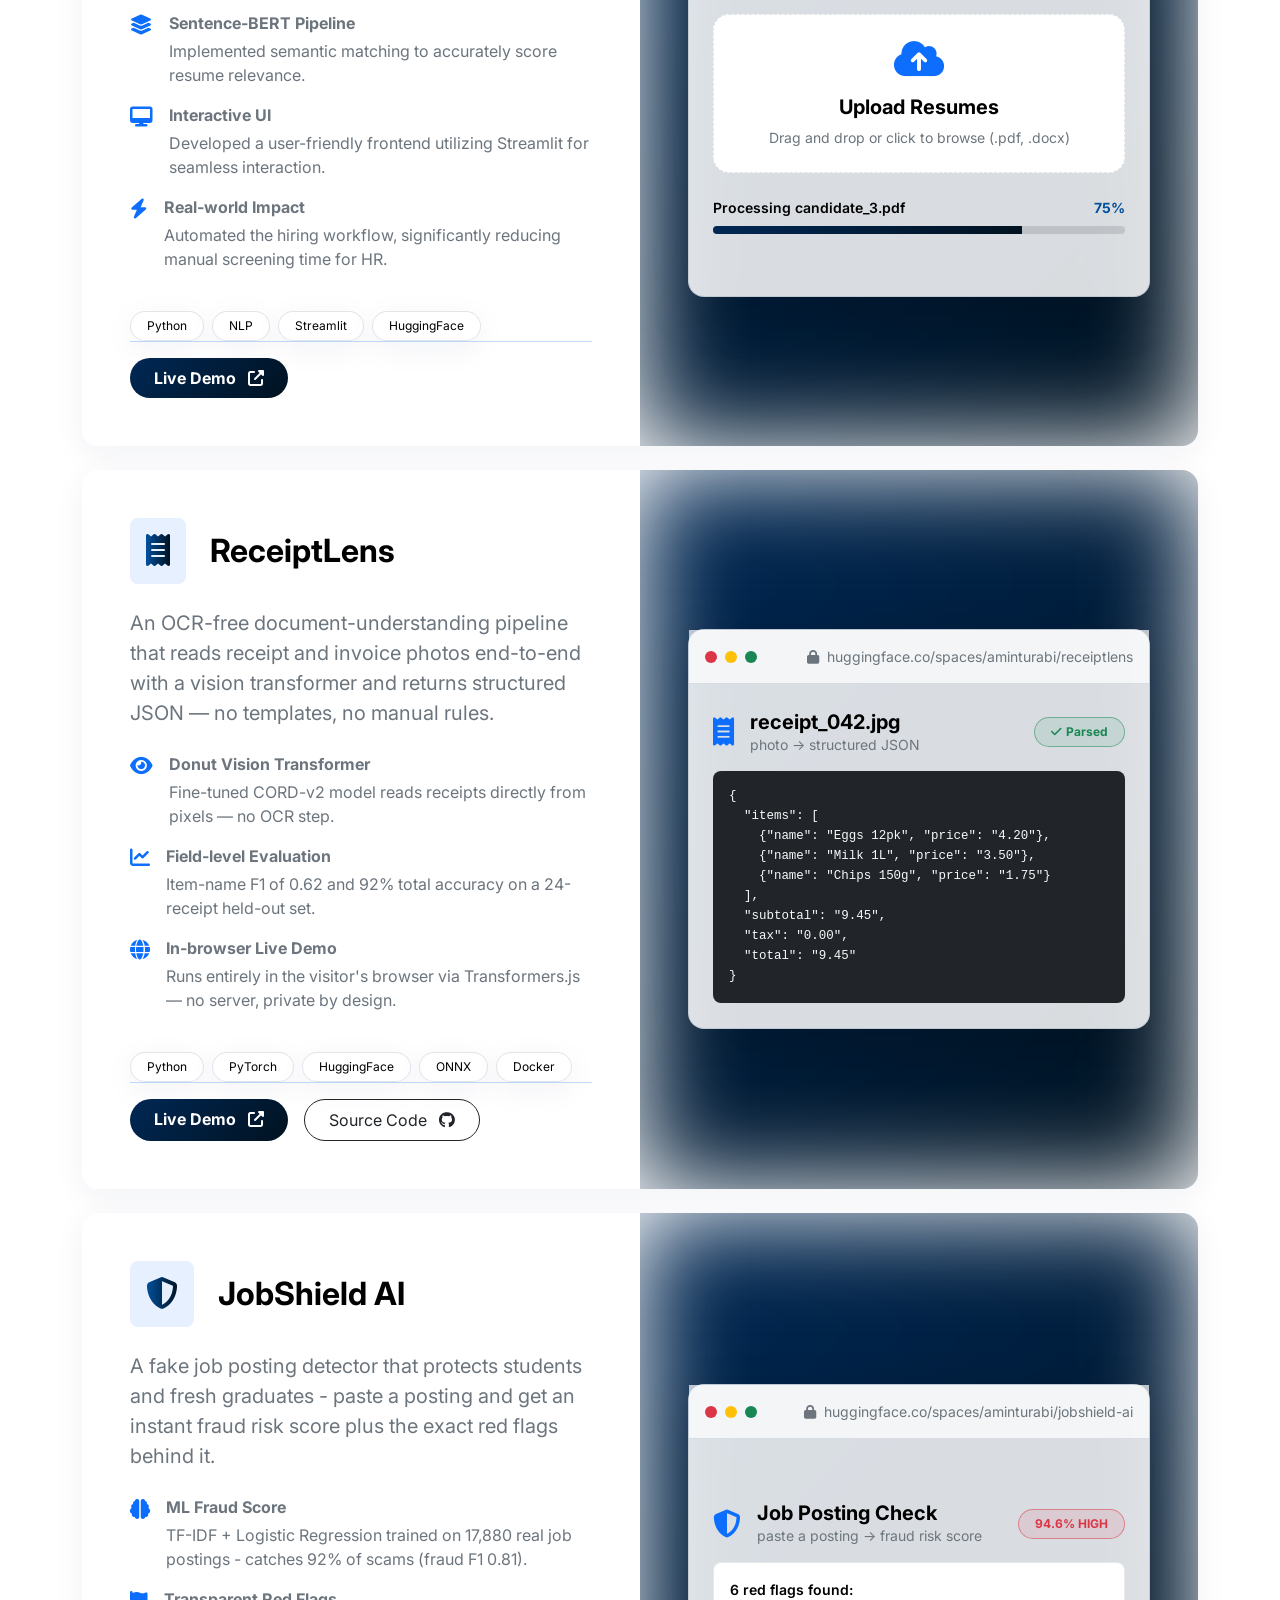
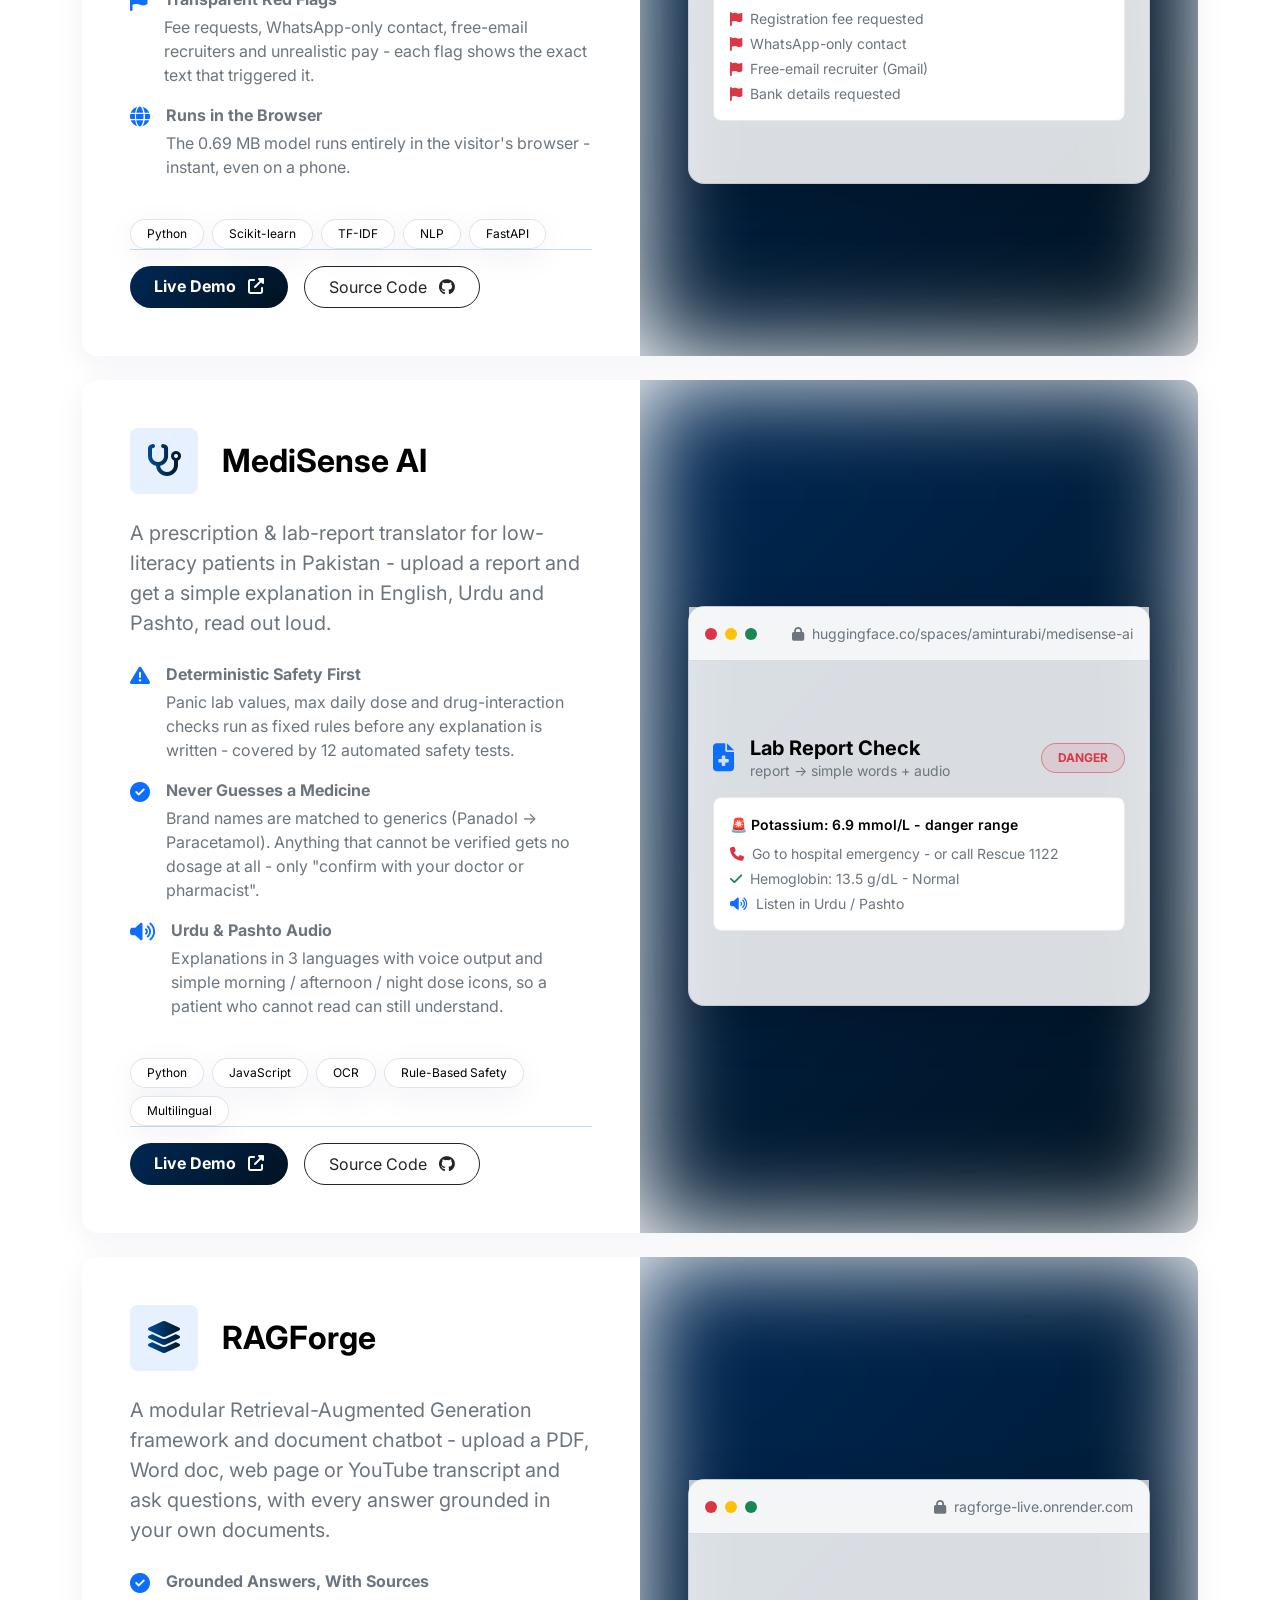
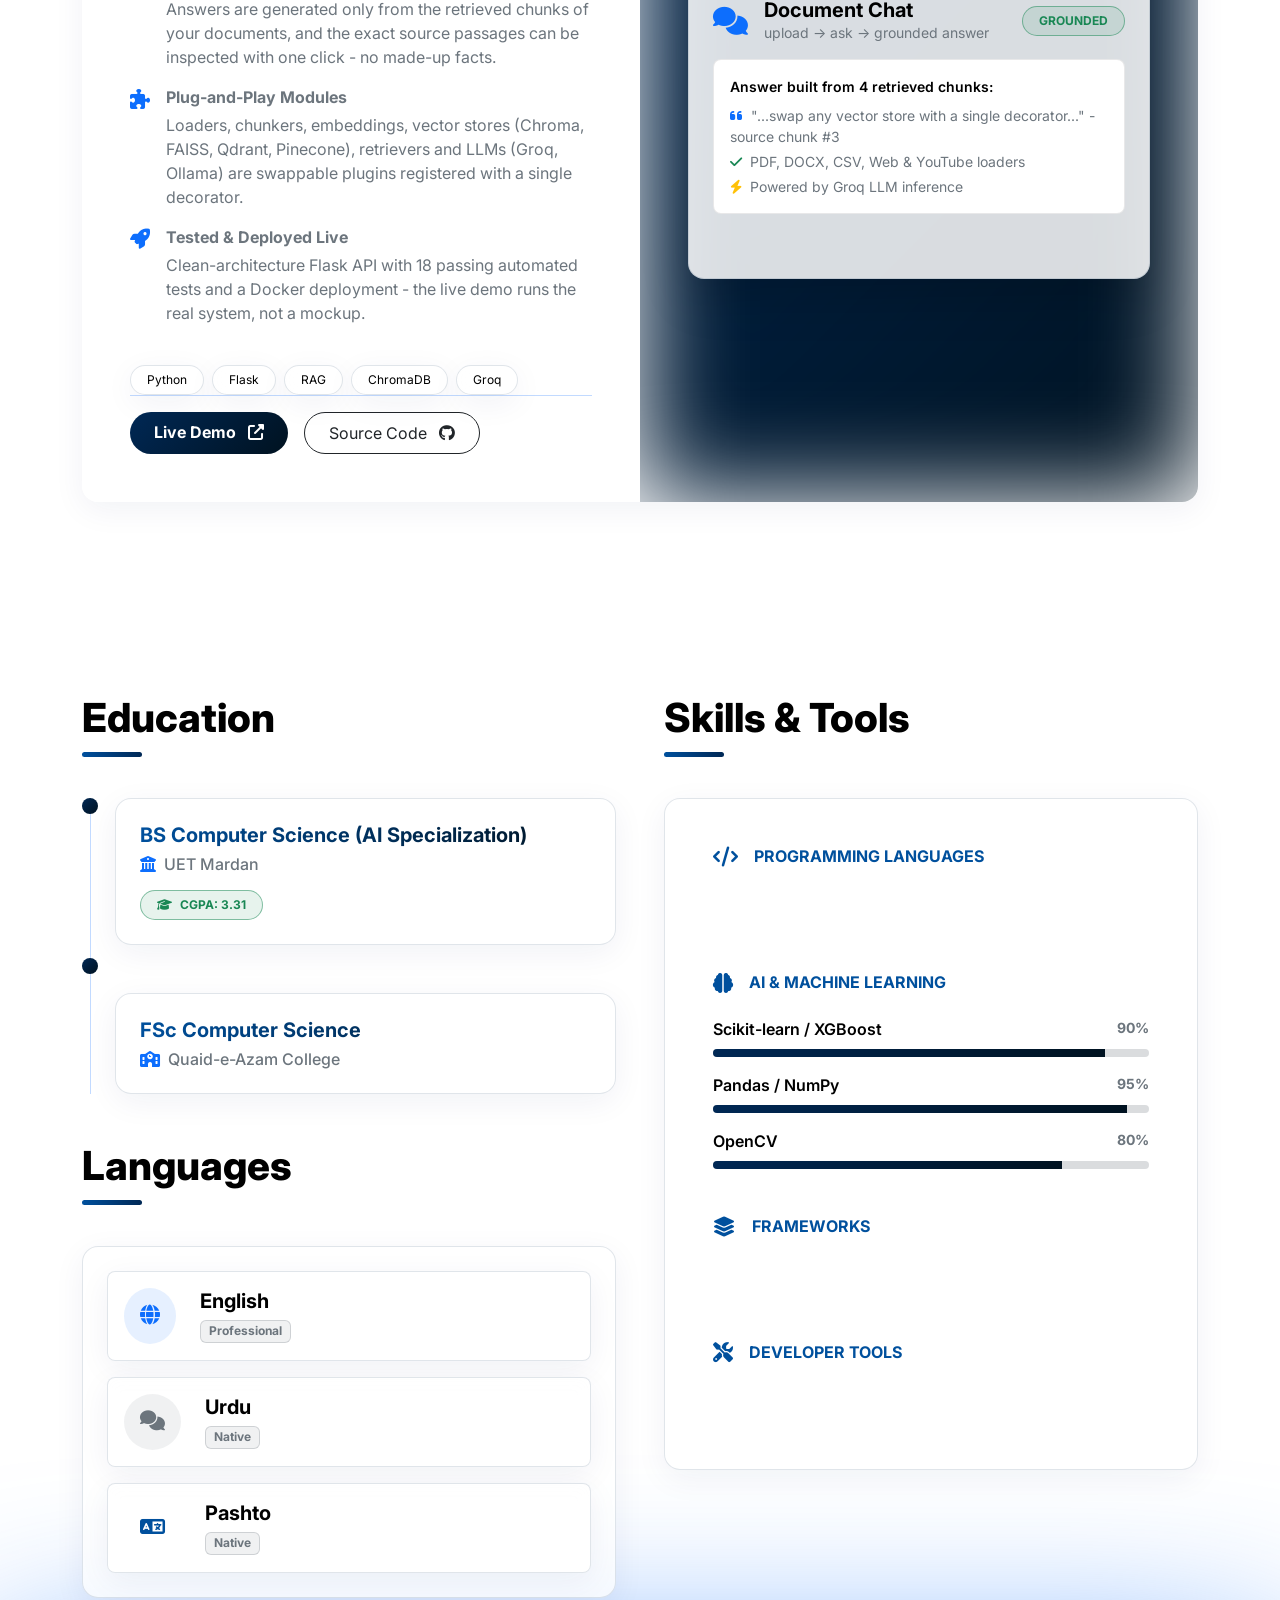
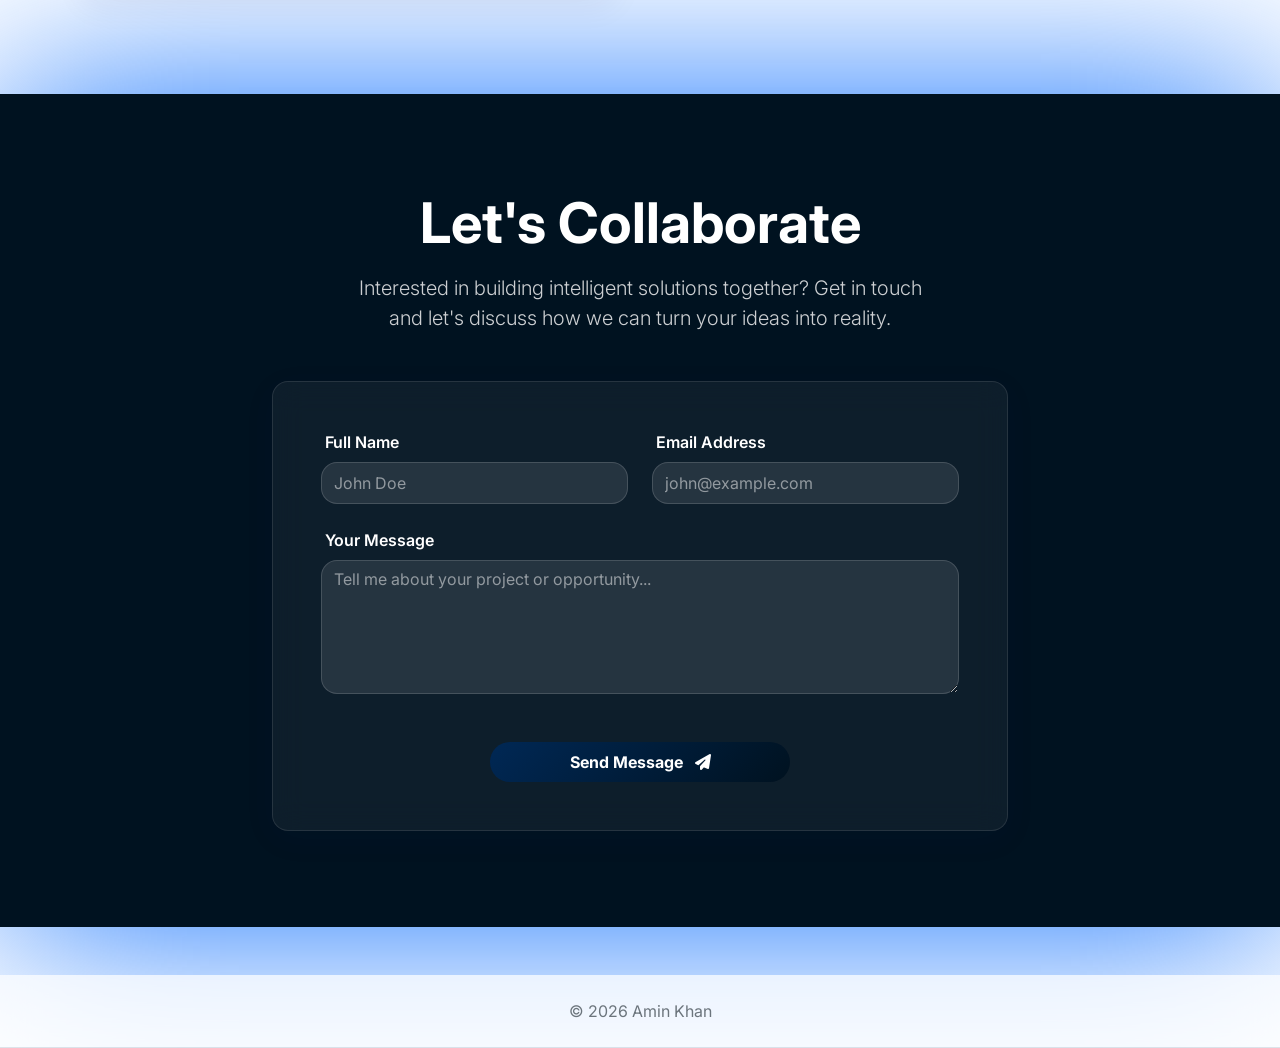
==== commit cb53d4ad: "Chatbot: point embed at the Supabase-backed collection" ====
--- a/index.html
+++ b/index.html
@@ -898,7 +898,7 @@
   <script>
     window.RAGForgeChatConfig = {
       apiBase: "https://ragforge-live.onrender.com",
-      collection: "col_ce1b6e5f_amin-portfolio-kbtxt",
+      collection: "col_3f83e42b_amin-portfolio-kbtxt",
       title: "Ask about Amin",
       subtitle: "AI assistant - answers from Amin's portfolio",
       welcomeHeading: "Hey, I'm Amin AI.",
